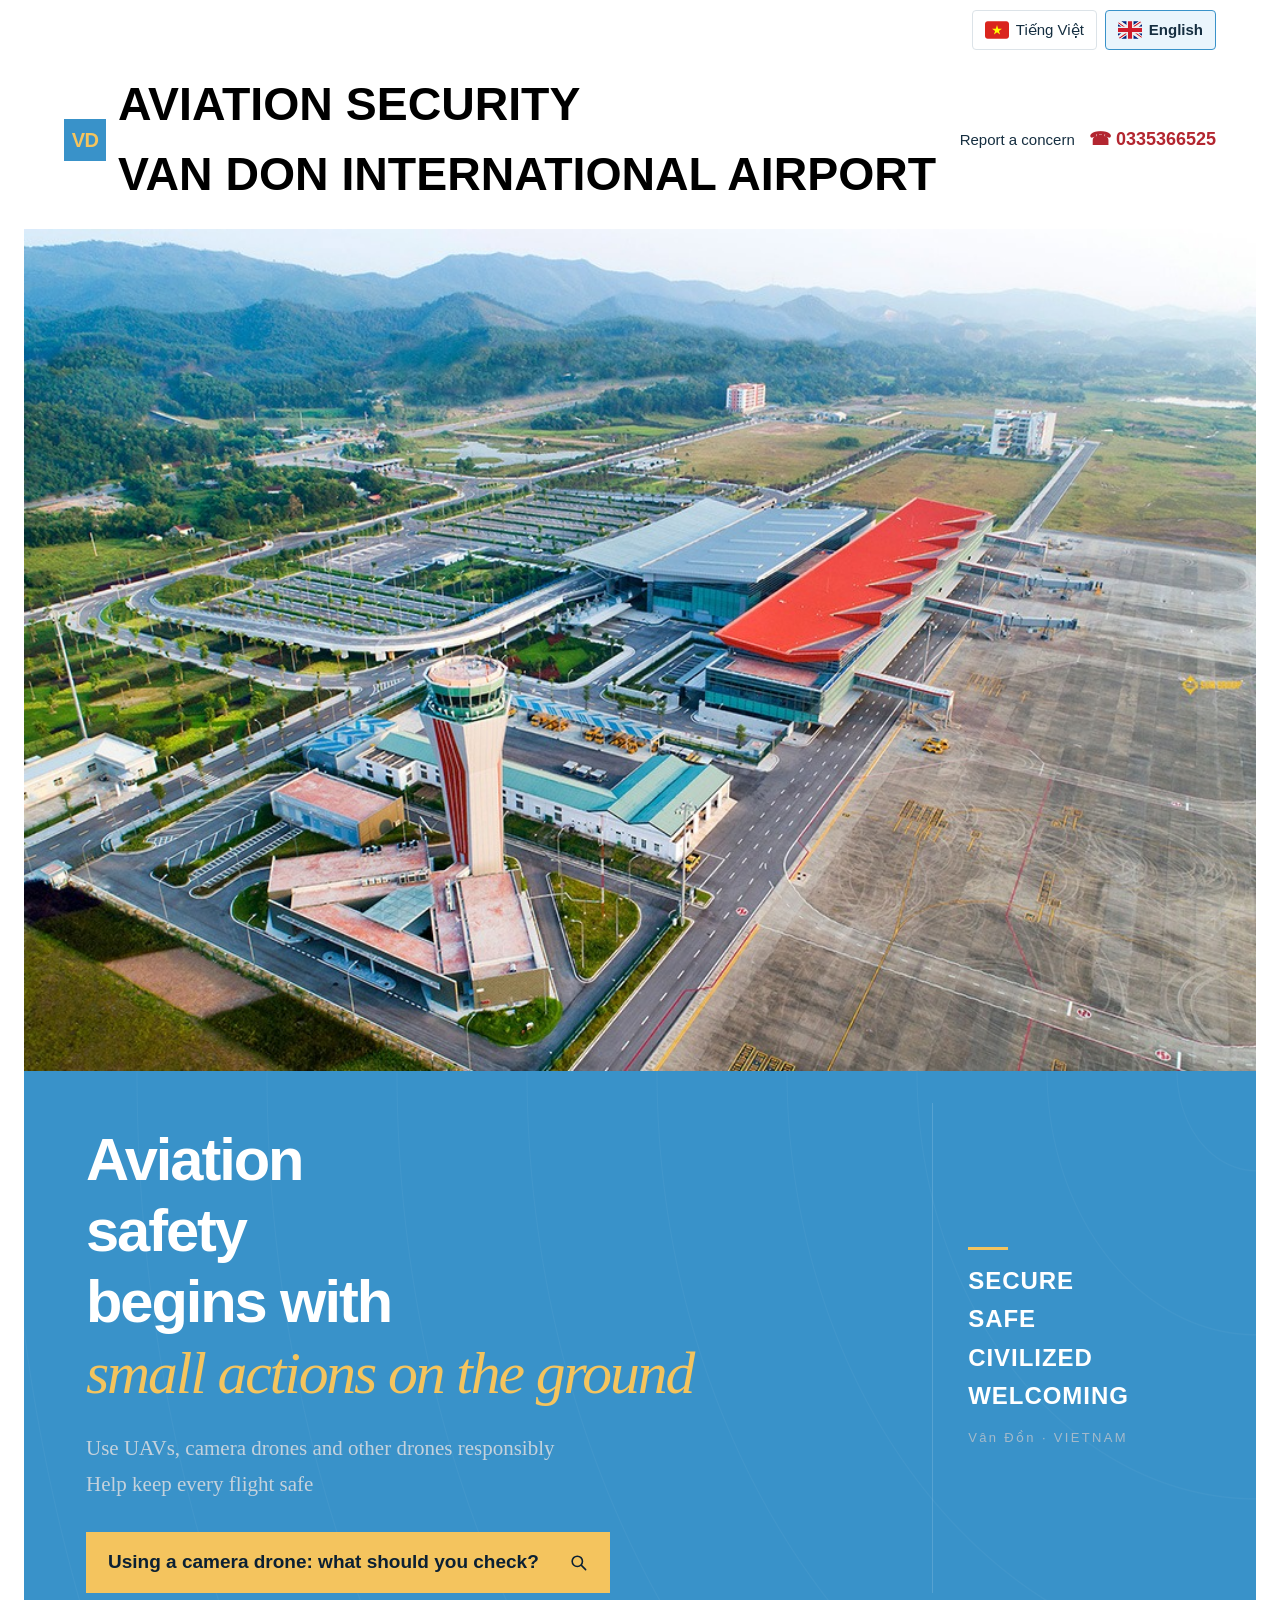
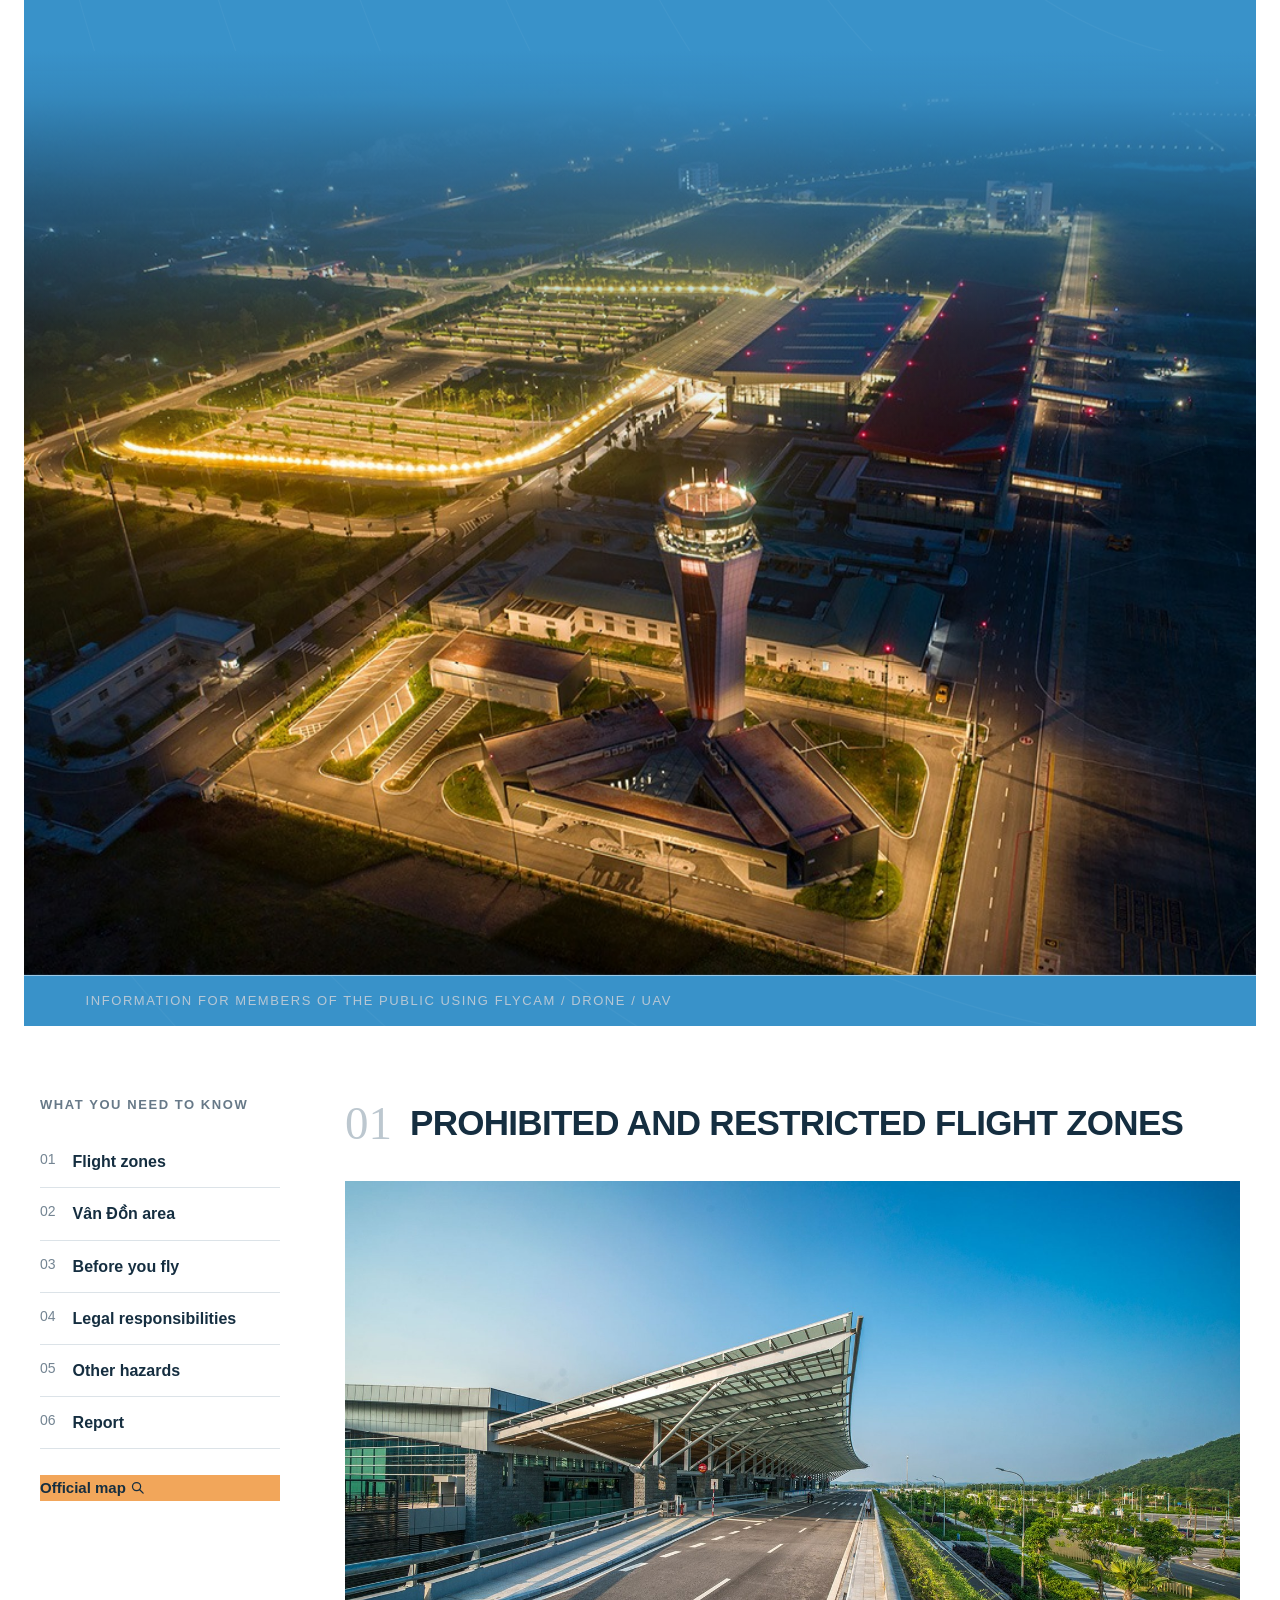
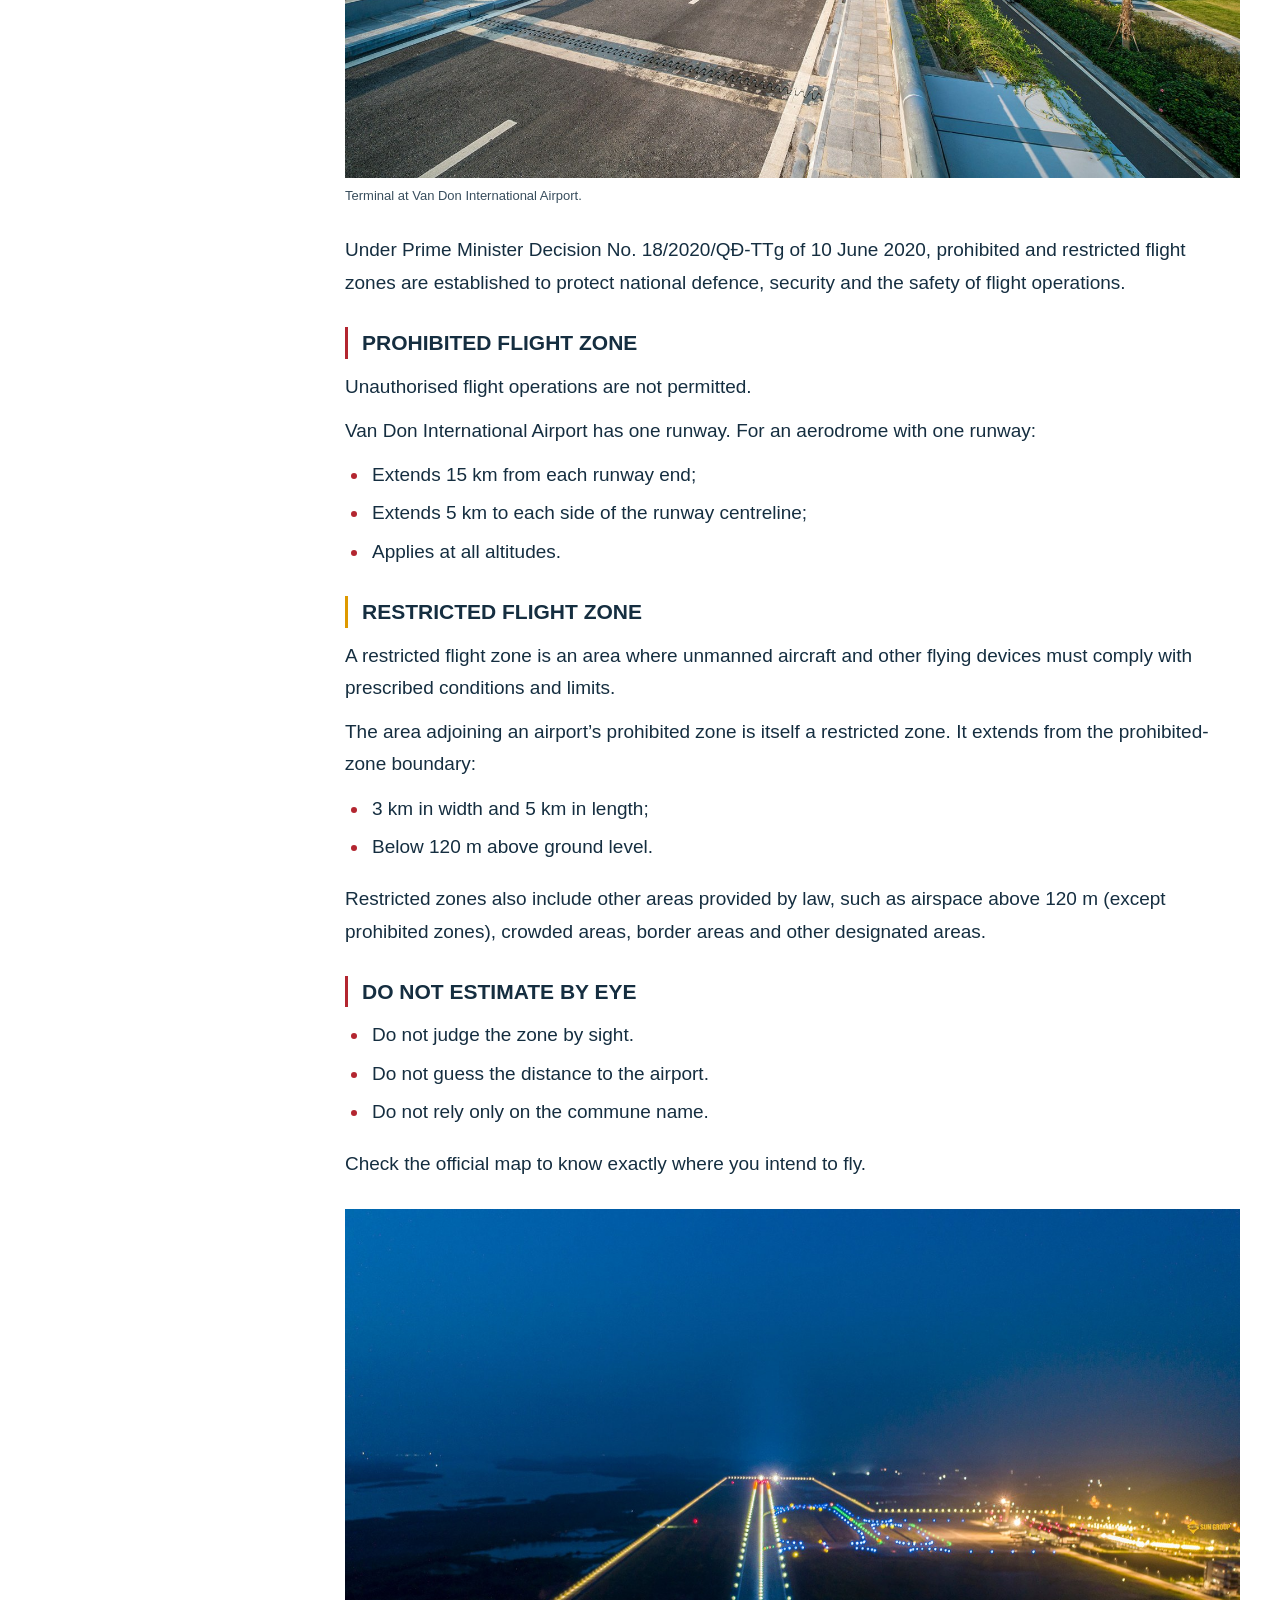
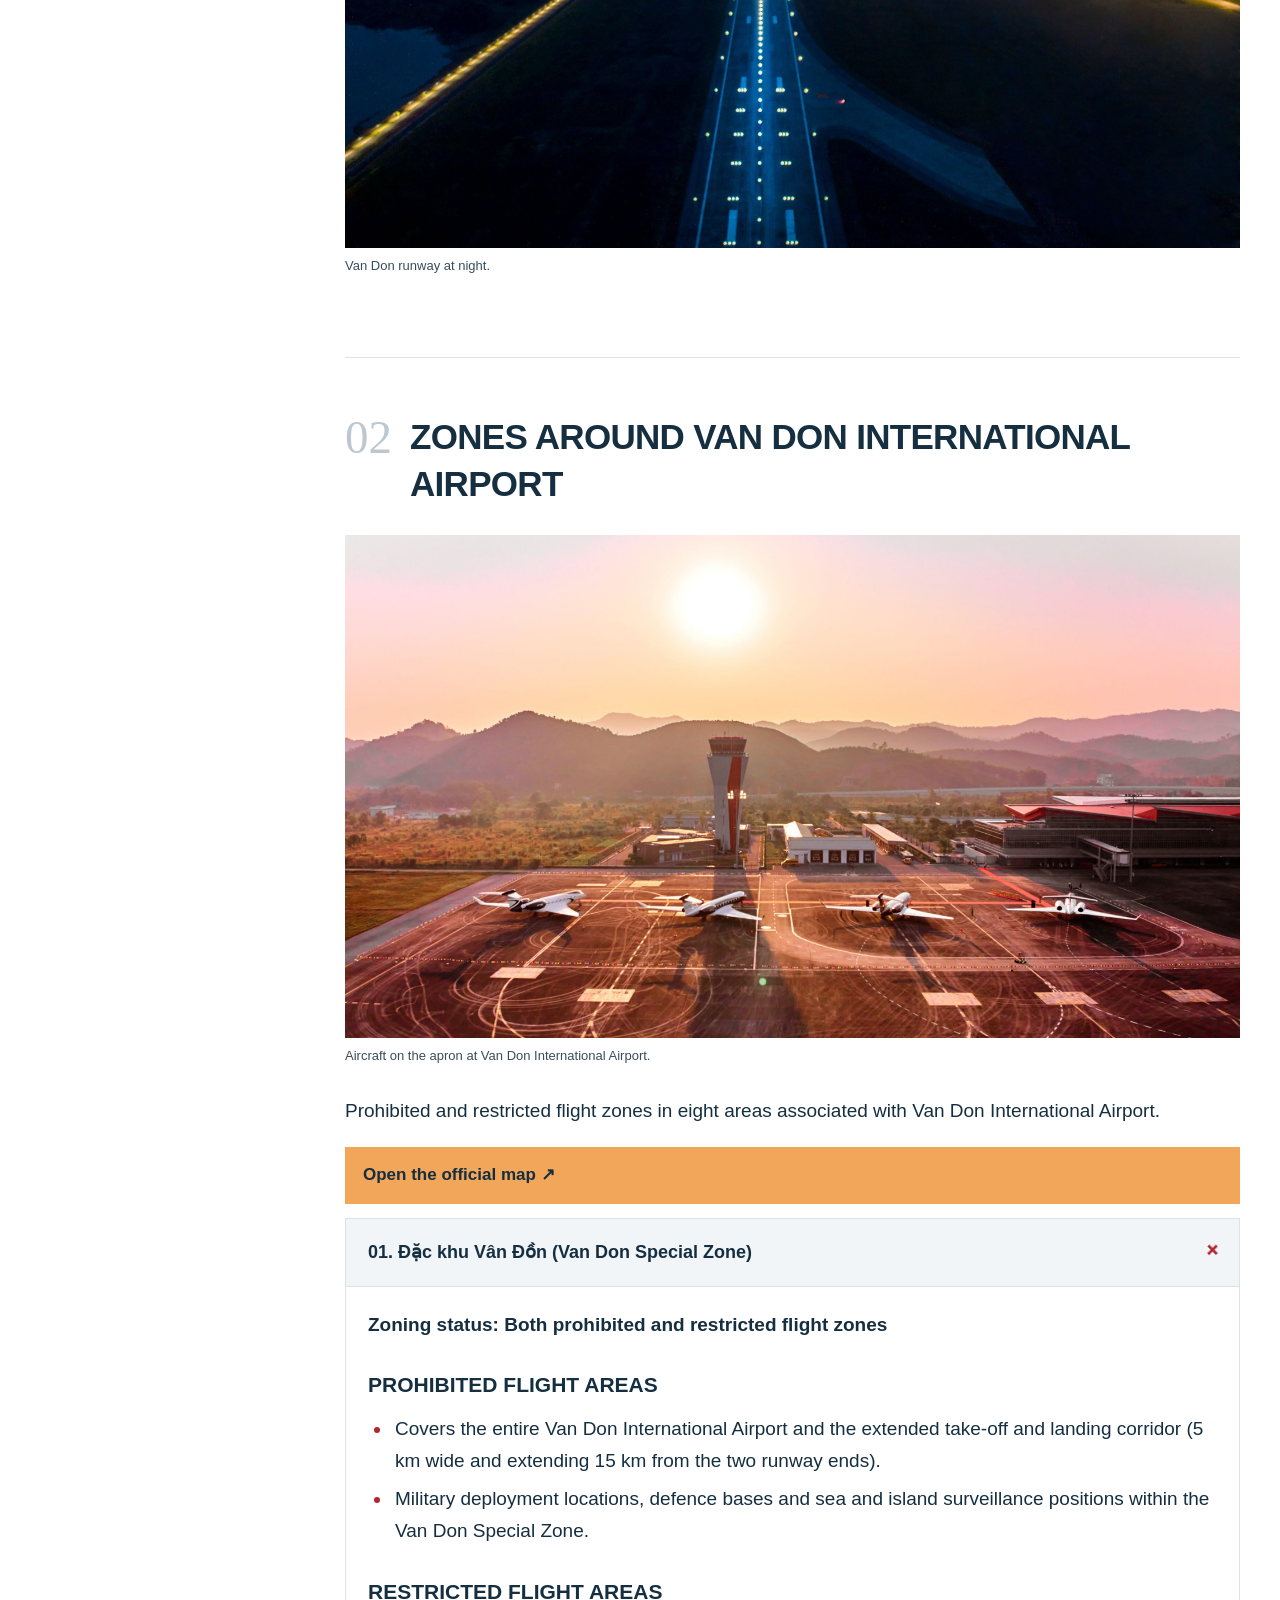
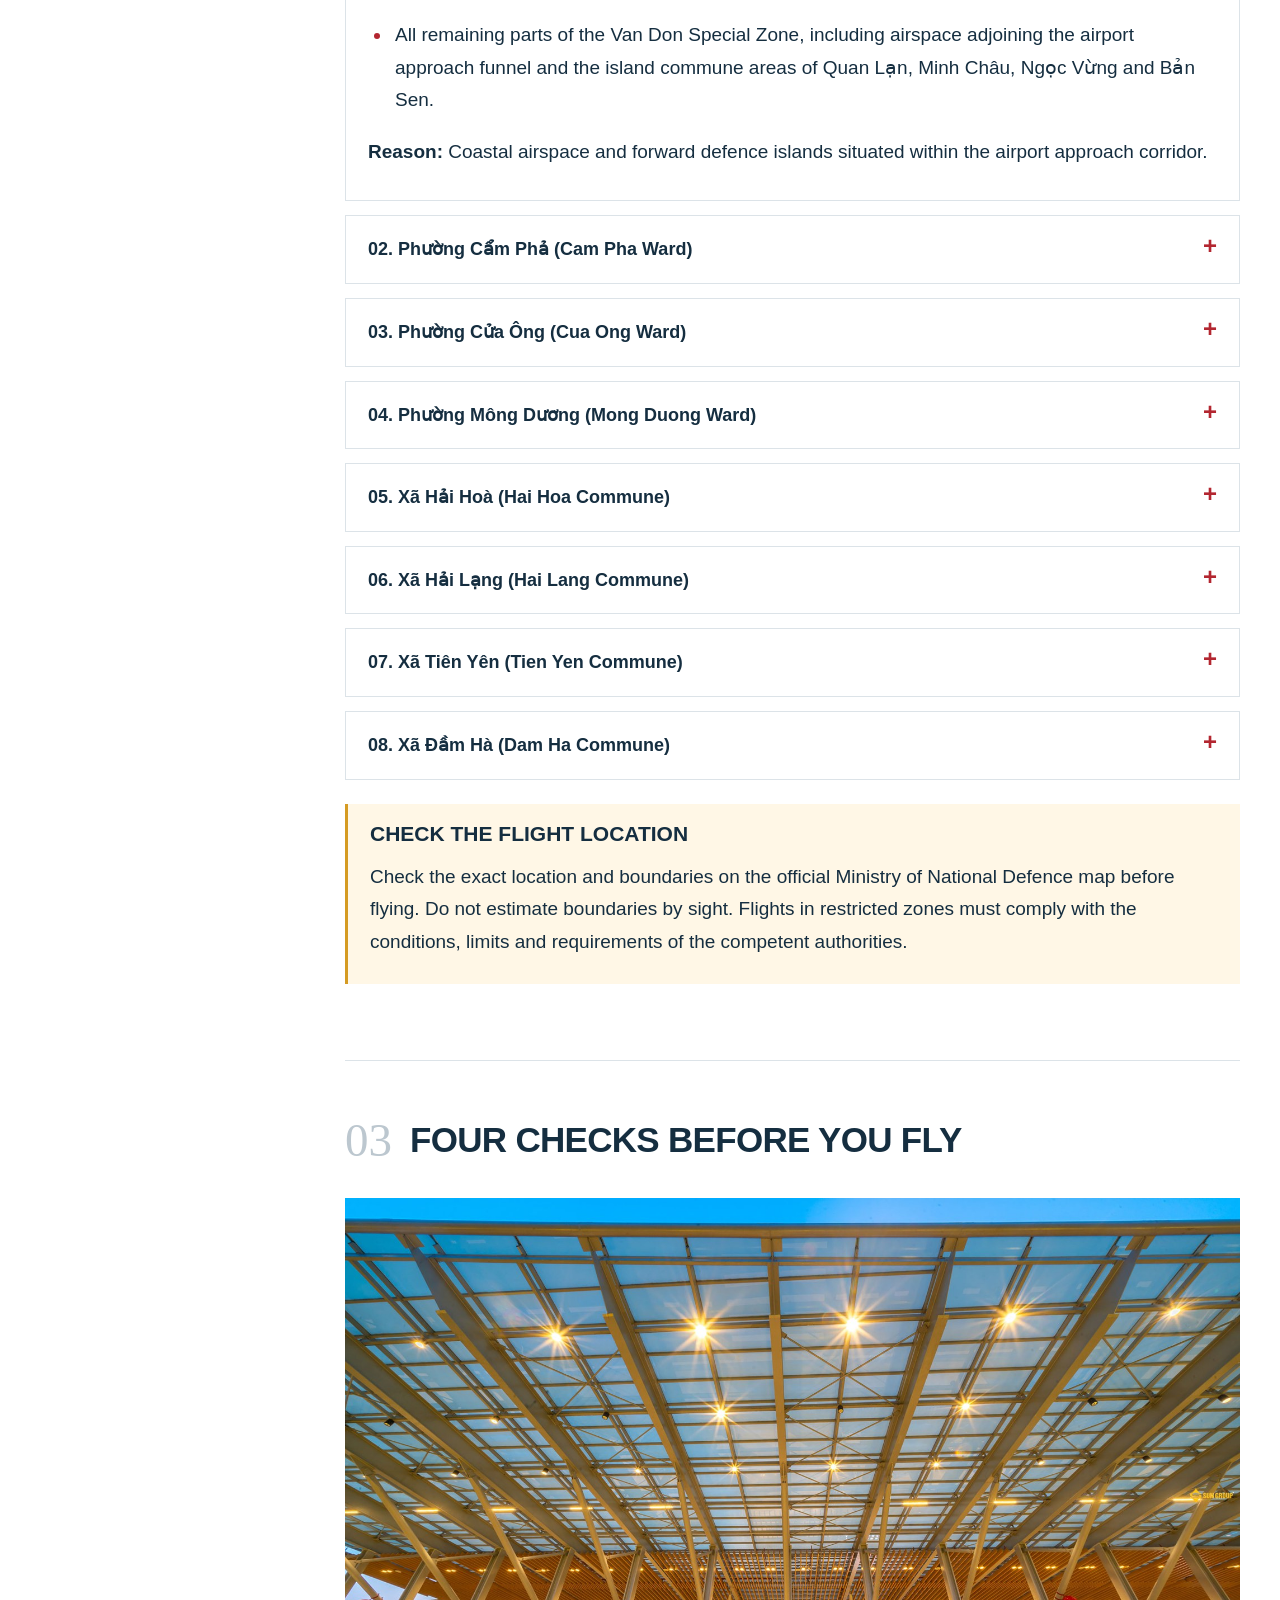
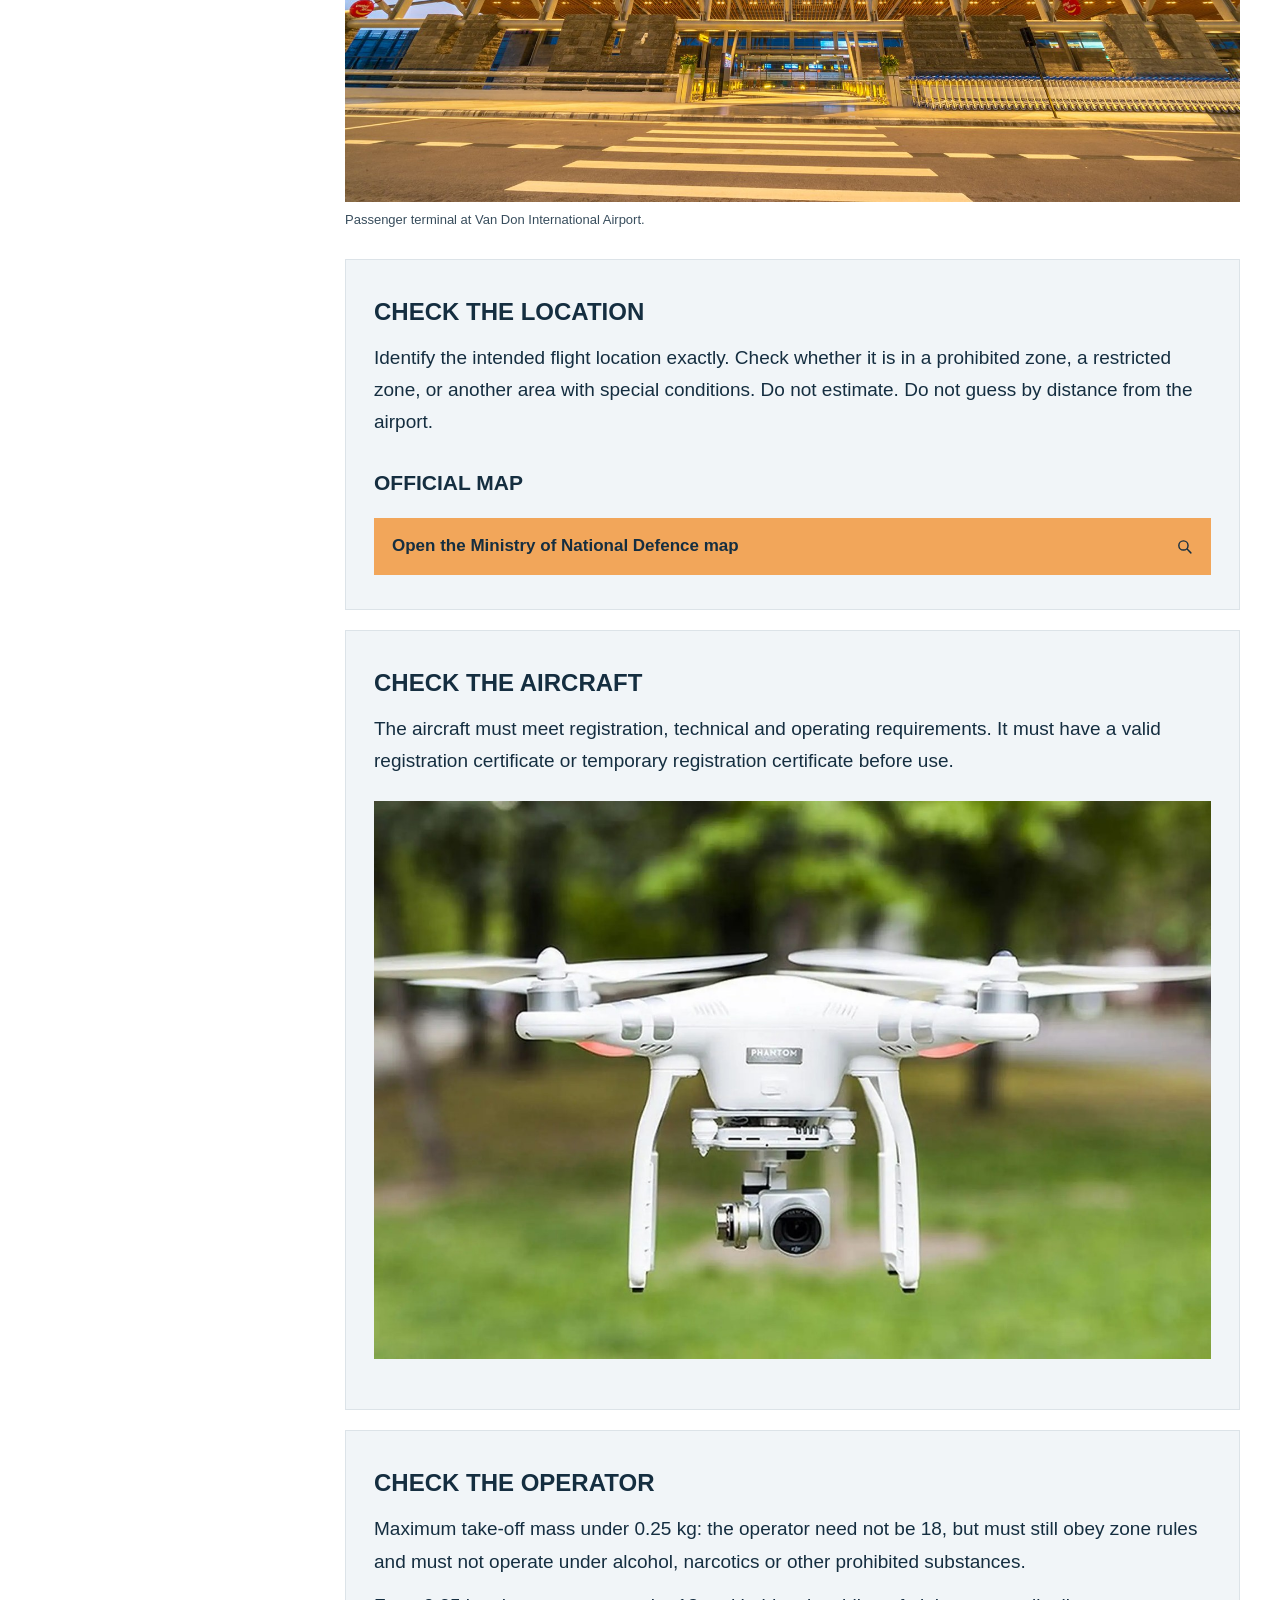
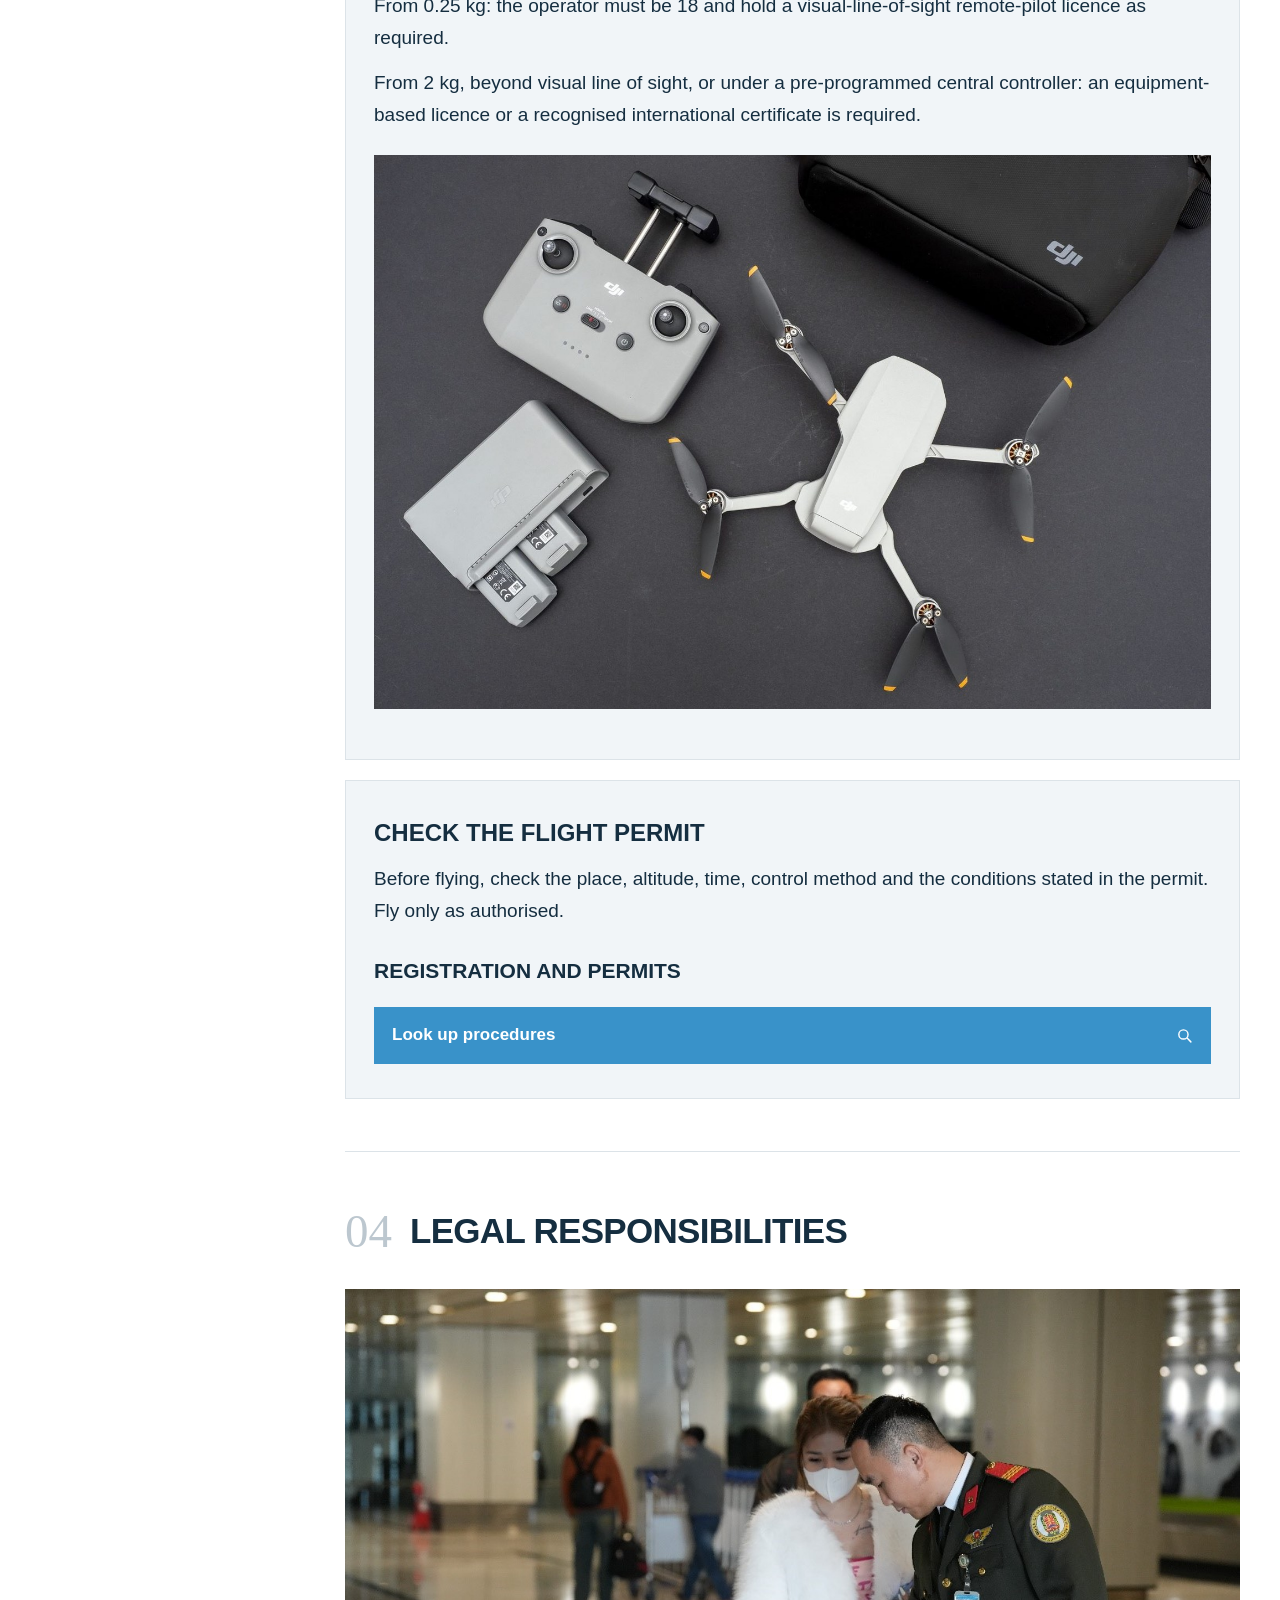
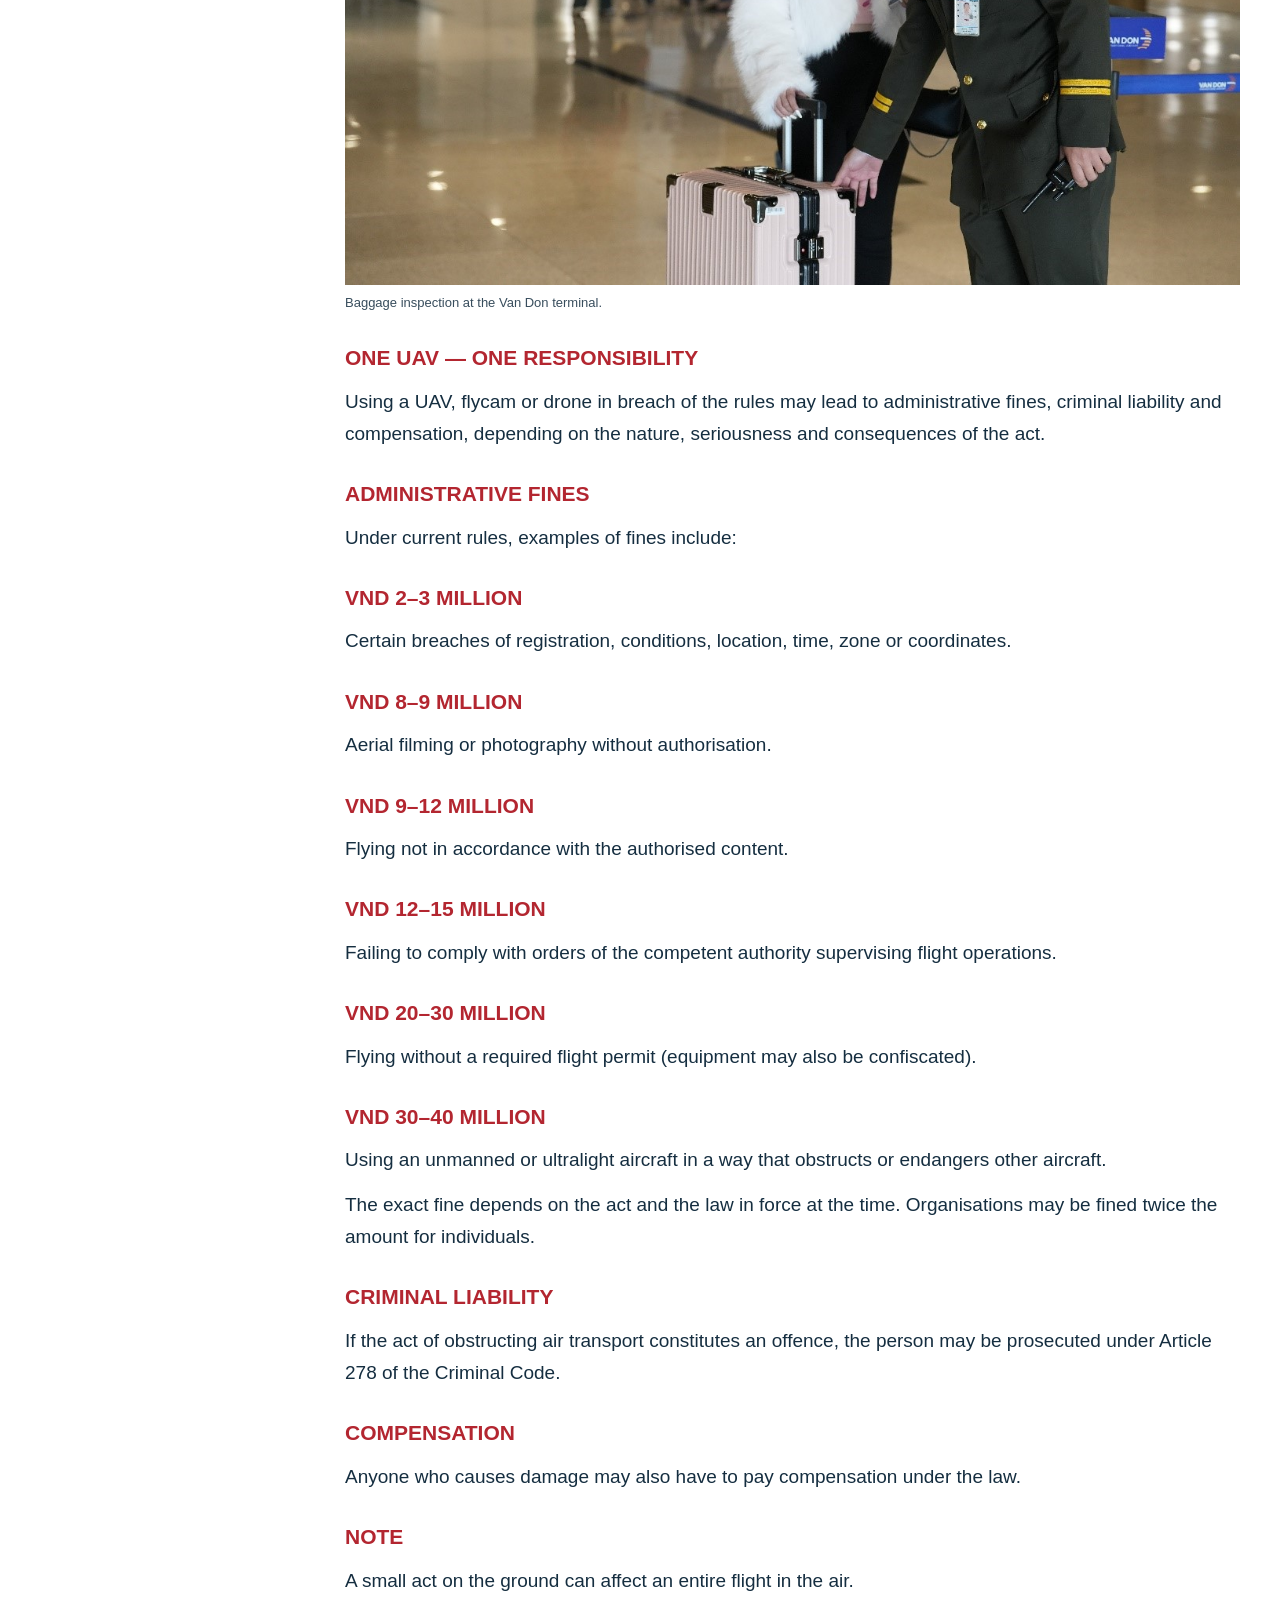
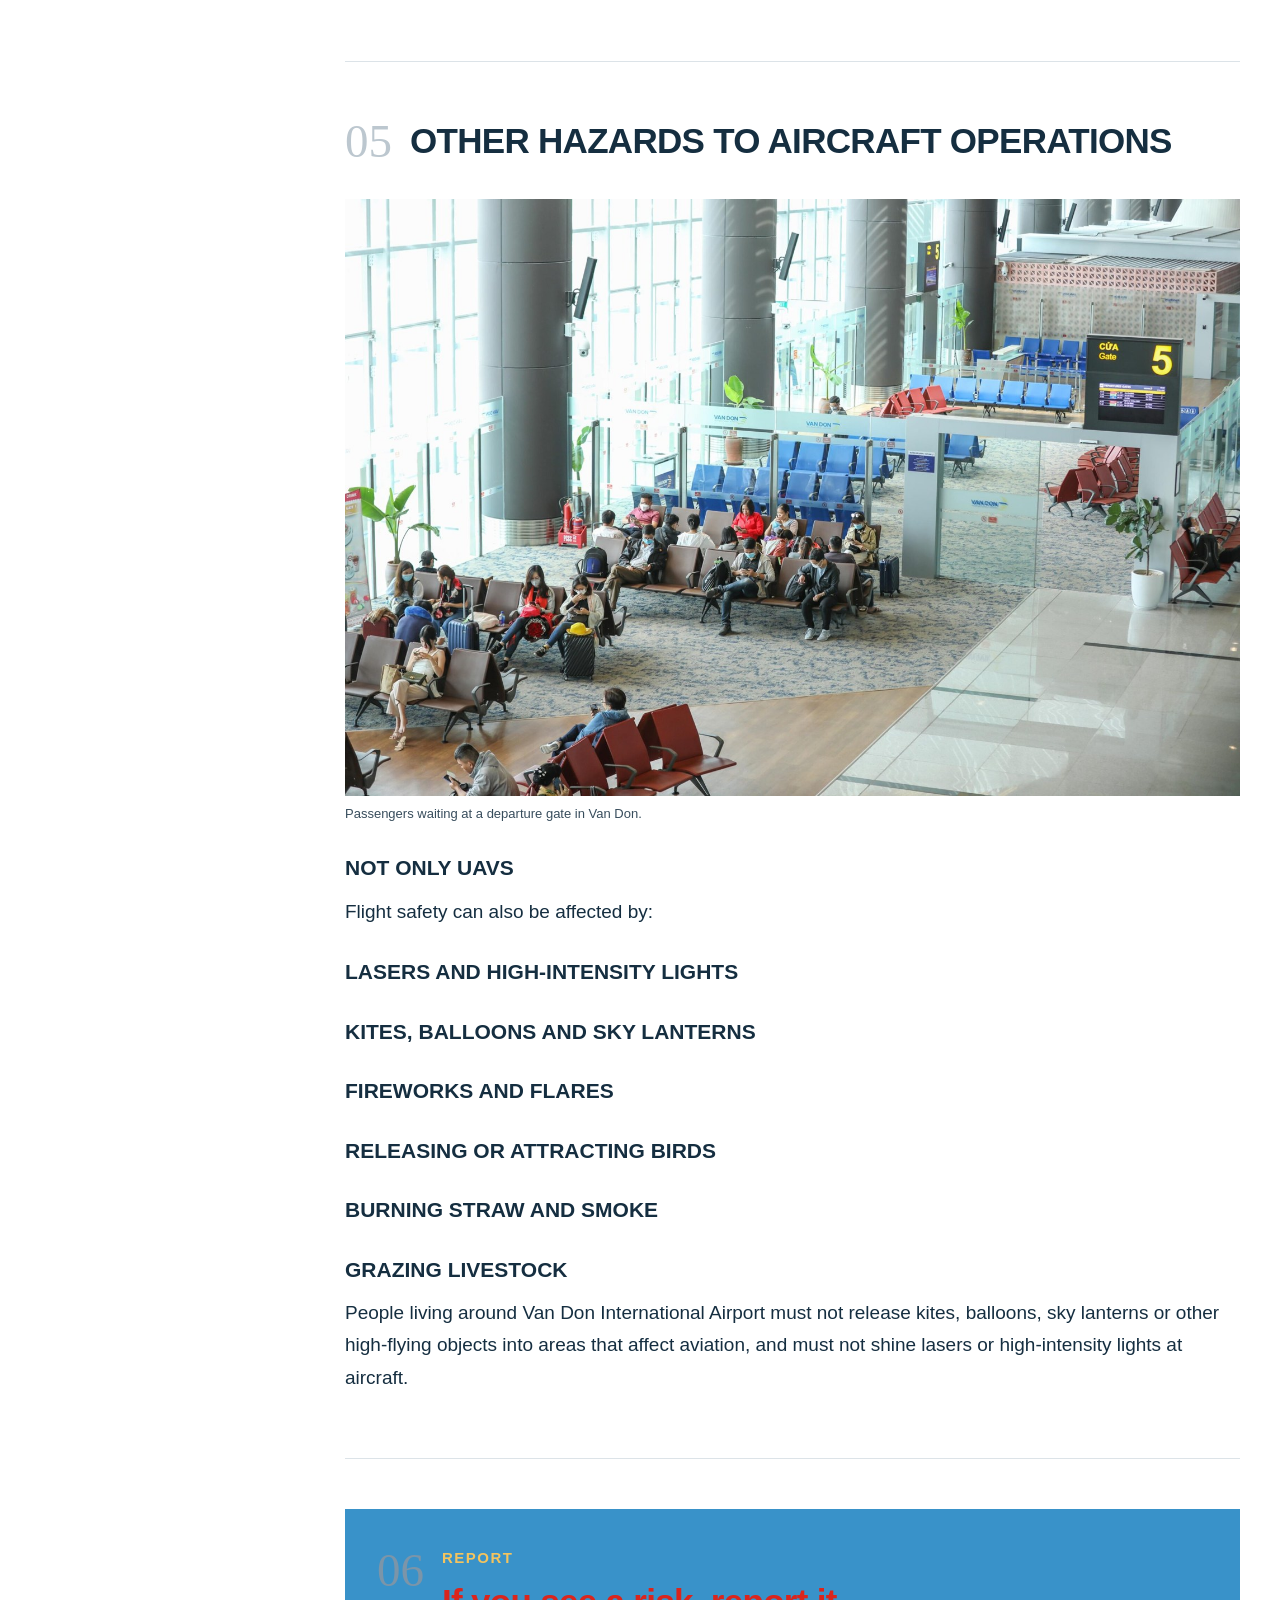
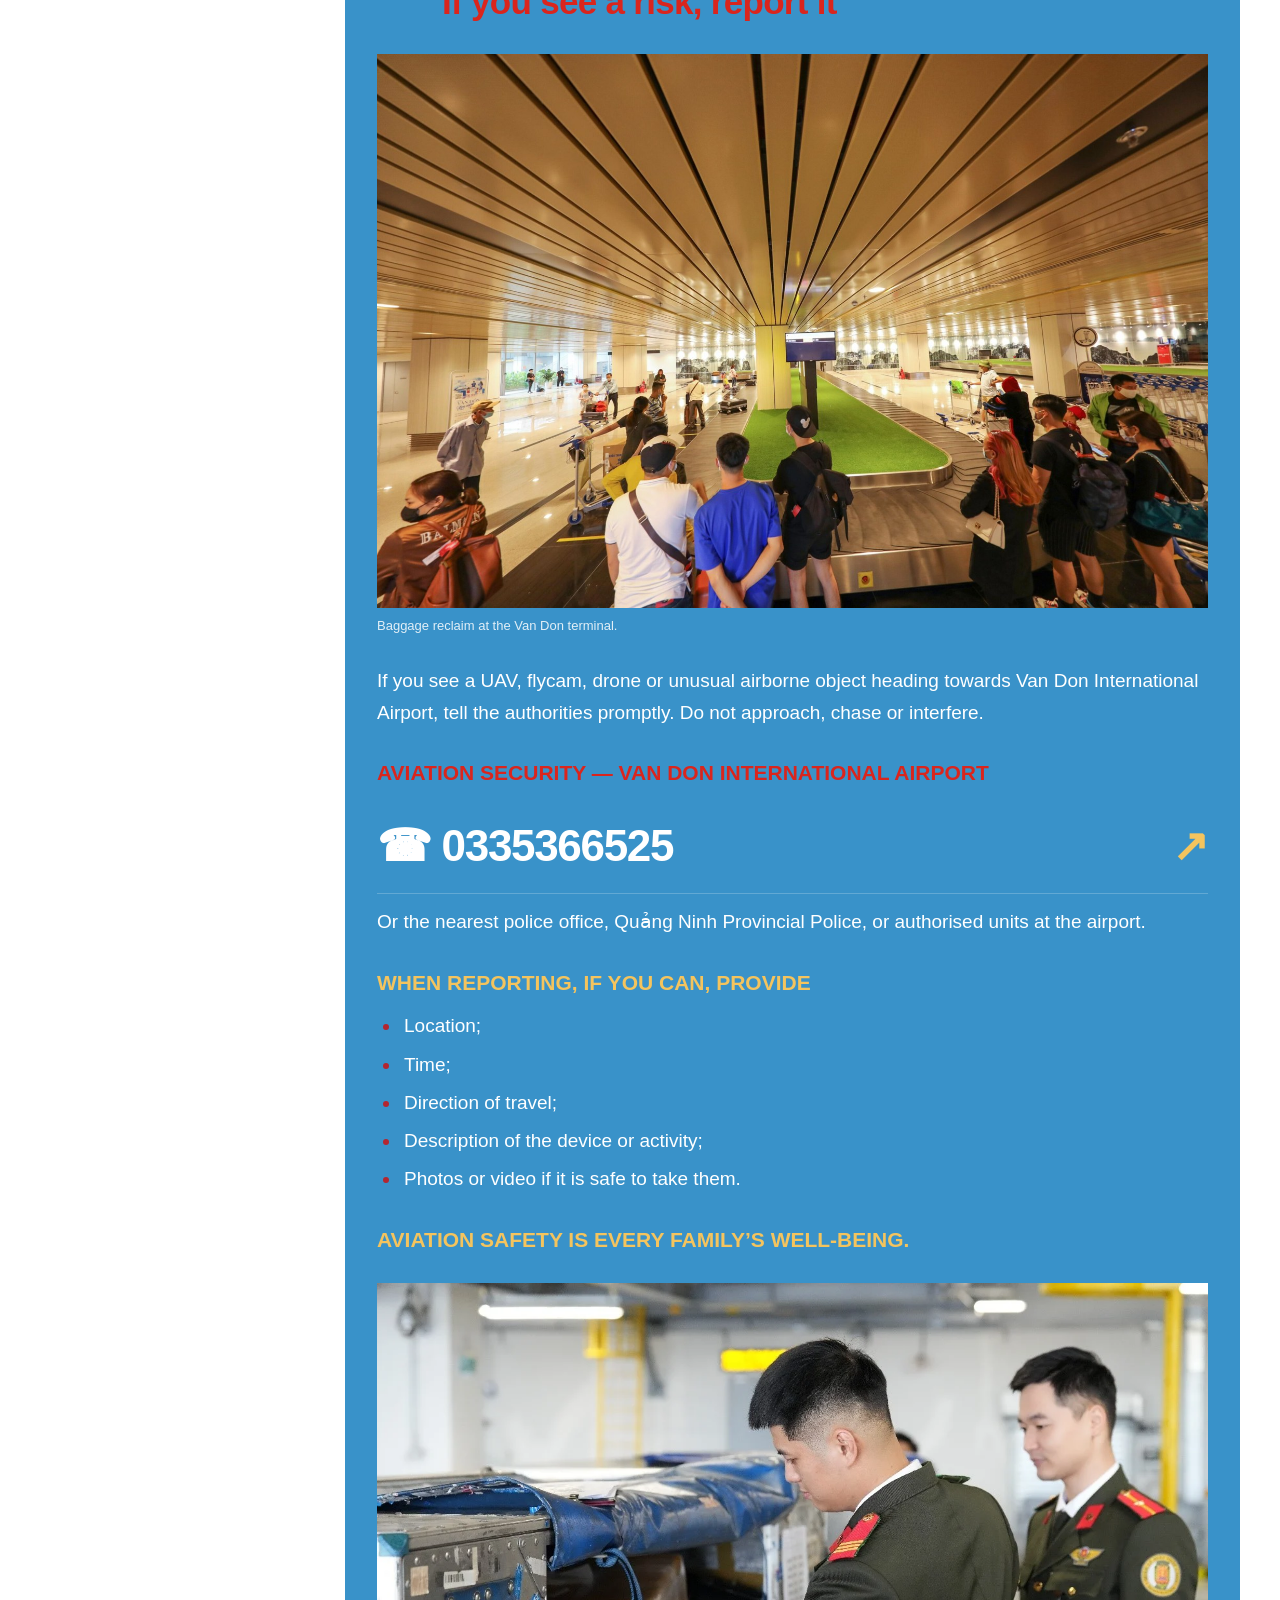
==== en.html @ 5c868a67 "Publish Van Don aviation safety website and custom domain" ====
<!doctype html>
<html lang="en">
<head>
  <meta charset="utf-8">
  <meta name="viewport" content="width=device-width,initial-scale=1">
  <title>Aviation Safety — Vân Đồn</title>
  <meta name="description" content="Information on prohibited and restricted flight zones, UAV responsibilities and aviation safety reporting at Van Don International Airport.">
  <link rel="icon" type="image/svg+xml" href="data:image/svg+xml,%3Csvg xmlns='http://www.w3.org/2000/svg' viewBox='0 0 32 32'%3E%3Crect width='32' height='32' rx='8' fill='%230b2033'/%3E%3Cpath d='M16 5L20 14L28 16L20 19L18 27L14 27L12 19L4 16L12 14Z' fill='%23f4c45e'/%3E%3C/svg%3E">
  <link rel="stylesheet" href="style.css">
  <link rel="alternate" hreflang="vi" href="vi.html">
  <link rel="alternate" hreflang="en" href="en.html">
  <link rel="alternate" hreflang="x-default" href="./">
  <script src="fit-header.js" defer></script>
</head>
<body>
  <a class="skip" href="#noi-dung">Skip to content</a>
  <nav class="language-switch" aria-label="Language">
    <a href="vi.html" lang="vi" hreflang="vi"><img src="flag-vn.svg" alt="" width="24" height="24">Tiếng Việt</a>
    <a href="en.html" lang="en" hreflang="en" aria-current="page"><img src="flag-gb.svg" alt="" width="24" height="24">English</a>
  </nav>
  <header>
    <a class="brand" href="./">
      <span class="brand-mark">VD</span>
      <span class="agency-name">AVIATION SECURITY<small>VAN DON INTERNATIONAL AIRPORT</small></span>
    </a>
    <a class="header-phone" href="tel:0335366525">Report a concern <strong><span class="contact-icon" aria-hidden="true">☎&#xfe0e;</span> 0335366525</strong></a>
  </header>
  <main>
    <div class="hero-banner hero-banner-full">
      <img class="hero-banner-photo" src="vandon-day.jpg" alt="Terminal, apron and control tower at Van Don International Airport" width="1920" height="1080">
    </div>
    <div class="hero">
      <div class="hero-inner">
        <div class="hero-copy">
          <h1><span>Aviation</span> <span>safety</span> <span>begins with</span> <em>small actions on the ground</em></h1>
          <p>Use UAVs, camera drones and other drones responsibly<br>Help keep every flight safe</p>
          <a class="hero-button" href="#muc-03">Using a camera drone: what should you check?
            <svg class="map-search-icon" xmlns="http://www.w3.org/2000/svg" viewBox="0 0 24 24" width="18" height="18" fill="none" stroke="currentColor" stroke-width="2" stroke-linecap="round" aria-hidden="true"><circle cx="10.5" cy="10.5" r="6.5"/><path d="m16 16 5 5"/></svg>
          </a>
        </div>
        <div class="hero-side">
          <span class="hero-rule"></span>
          <p>SECURE<br>SAFE<br>CIVILIZED<br>WELCOMING</p>
          <span class="hero-side-foot">Vân Đồn · VIETNAM</span>
        </div>
      </div>
      <div class="hero-sky">
        <img src="vandon-night.jpg" alt="Van Don International Airport terminal and control tower at night" width="1920" height="1080">
      </div>
      <div class="hero-bottom">
        <span>INFORMATION FOR MEMBERS OF THE PUBLIC USING FLYCAM / DRONE / UAV</span>
      </div>
    </div>
    <div class="page-layout" id="noi-dung">
      <aside class="navigation">
        <p>WHAT YOU NEED TO KNOW</p>
        <nav>
          <a href="#muc-01"><span>01</span>Flight zones</a>
          <a href="#muc-02"><span>02</span>Vân Đồn area</a>
          <a href="#muc-03"><span>03</span>Before you fly</a>
          <a href="#muc-04"><span>04</span>Legal responsibilities</a>
          <a href="#muc-05"><span>05</span>Other hazards</a>
          <a href="#muc-06"><span>06</span>Report</a>
        </nav>
        <a class="map-link" href="https://cambay.mod.gov.vn/" target="_blank" rel="noopener">Official map
          <svg class="map-search-icon" xmlns="http://www.w3.org/2000/svg" viewBox="0 0 24 24" width="18" height="18" fill="none" stroke="currentColor" stroke-width="2" stroke-linecap="round" aria-hidden="true"><circle cx="10.5" cy="10.5" r="6.5"/><path d="m16 16 5 5"/></svg>
        </a>
      </aside>
      <div class="content">
        <section id="muc-01" class="section section-1">
                  <div class="section-heading">
                    <span class="section-no">01</span>
                    <div><h2>PROHIBITED AND RESTRICTED FLIGHT ZONES</h2></div>
                  </div>
                  <div class="section-body">
                    <figure class="airport-photo"><img class="section-photo" src="vandon-terminal.jpg" alt="Terminal at Van Don International Airport" width="1600" height="1067" loading="lazy"><figcaption>Terminal at Van Don International Airport.</figcaption></figure>
                    <p>Under Prime Minister Decision No. 18/2020/QĐ-TTg of 10 June 2020, prohibited and restricted flight zones are established to protect national defence, security and the safety of flight operations.</p>
                    <h3>PROHIBITED FLIGHT ZONE</h3>
                    <p>Unauthorised flight operations are not permitted.</p>
                    <p>Van Don International Airport has one runway. For an aerodrome with one runway:</p>
                    <ul>
                      <li>Extends 15 km from each runway end;</li>
                      <li>Extends 5 km to each side of the runway centreline;</li>
                      <li>Applies at all altitudes.</li>
                    </ul>
                    <h3>RESTRICTED FLIGHT ZONE</h3>
                    <p>A restricted flight zone is an area where unmanned aircraft and other flying devices must comply with prescribed conditions and limits.</p>
                    <p>The area adjoining an airport’s prohibited zone is itself a restricted zone. It extends from the prohibited-zone boundary:</p>
                    <ul>
                      <li>3 km in width and 5 km in length;</li>
                      <li>Below 120 m above ground level.</li>
                    </ul>
                    <p>Restricted zones also include other areas provided by law, such as airspace above 120 m (except prohibited zones), crowded areas, border areas and other designated areas.</p>
                    <h3>DO NOT ESTIMATE BY EYE</h3>
                    <ul>
                      <li>Do not judge the zone by sight.</li>
                      <li>Do not guess the distance to the airport.</li>
                      <li>Do not rely only on the commune name.</li>
                    </ul>
                    <p>Check the official map to know exactly where you intend to fly.</p>
          
                    <figure class="airport-photo"><img class="section-photo" src="vandon-runway.jpg" alt="Van Don runway at night" width="1600" height="1143" loading="lazy"><figcaption>Van Don runway at night.</figcaption></figure>
                  </div>
                </section>

        <section id="muc-02" class="section section-2">
        <div class="section-heading"><span class="section-no">02</span><div><h2>ZONES AROUND VAN DON INTERNATIONAL AIRPORT</h2></div></div>
        <div class="section-body"><figure class="airport-photo"><img class="section-photo" src="vandon-apron.jpg" alt="Aircraft on the apron at Van Don International Airport" width="1600" height="899" loading="lazy"><figcaption>Aircraft on the apron at Van Don International Airport.</figcaption></figure><p>Prohibited and restricted flight zones in eight areas associated with Van Don International Airport.</p><a class="action" href="https://cambay.mod.gov.vn/" target="_blank" rel="noopener">Open the official map ↗</a>
        <details class="province zone-area" open><summary>01. Đặc khu Vân Đồn (Van Don Special Zone)<span class="plus">+</span></summary><div><p><strong>Zoning status: Both prohibited and restricted flight zones</strong></p><h3>PROHIBITED FLIGHT AREAS</h3><ul><li>Covers the entire Van Don International Airport and the extended take-off and landing corridor (5 km wide and extending 15 km from the two runway ends).</li><li>Military deployment locations, defence bases and sea and island surveillance positions within the Van Don Special Zone.</li></ul><h3>RESTRICTED FLIGHT AREAS</h3><ul><li>All remaining parts of the Van Don Special Zone, including airspace adjoining the airport approach funnel and the island commune areas of Quan Lạn, Minh Châu, Ngọc Vừng and Bản Sen.</li></ul><p><strong>Reason: </strong>Coastal airspace and forward defence islands situated within the airport approach corridor.</p></div></details>
        <details class="province zone-area"><summary>02. Phường Cẩm Phả (Cam Pha Ward)<span class="plus">+</span></summary><div><p><strong>Zoning status: Restricted flight zone with local prohibited areas</strong></p><h3>PROHIBITED FLIGHT AREAS</h3><ul><li>Administrative centre, police headquarters and ward/city military command headquarters within the area.</li><li>Electrical substations and industrial explosives storage facilities serving coal mining.</li></ul><h3>RESTRICTED FLIGHT AREAS</h3><ul><li>Covers most of Cam Pha Ward&#x27;s airspace because it is a central urban area with high population density and transport and maritime infrastructure corridors.</li></ul></div></details>
        <details class="province zone-area"><summary>03. Phường Cửa Ông (Cua Ong Ward)<span class="plus">+</span></summary><div><p><strong>Zoning status: Restricted flight zone and local prohibited areas</strong></p><h3>PROHIBITED FLIGHT AREAS</h3><ul><li>Cua Ong Port and its warehouses, yards and nationally important energy and industrial infrastructure.</li><li>The active protection zone around the historic Cua Ong Temple and military readiness positions in the area.</li></ul><h3>RESTRICTED FLIGHT AREAS</h3><ul><li>All residential areas within Cua Ong Ward and the ward&#x27;s coastal waters.</li></ul></div></details>
        <details class="province zone-area"><summary>04. Phường Mông Dương (Mong Duong Ward)<span class="plus">+</span></summary><div><p><strong>Zoning status: Restricted flight zone with local prohibited areas</strong></p><h3>PROHIBITED FLIGHT AREAS</h3><ul><li>Mong Duong 1 and 2 thermal power plants, associated substations and 500 kV transmission lines.</li><li>Key extraction areas, mineral storage and industrial explosives facilities.</li></ul><h3>RESTRICTED FLIGHT AREAS</h3><ul><li>Hilly areas, surface coal mining areas and residential areas of Mong Duong Ward; a flight altitude limit below 120 m applies.</li></ul></div></details>
        <details class="province zone-area"><summary>05. Xã Hải Hoà (Hai Hoa Commune)<span class="plus">+</span></summary><div><p><strong>Zoning status: Border restricted flight zone with prohibited areas around designated sites</strong></p><h3>PROHIBITED FLIGHT AREAS</h3><ul><li>Border guard posts and stations, defensive positions and the border belt immediately adjoining the border line.</li></ul><h3>RESTRICTED FLIGHT AREAS</h3><ul><li>Covers all of Hai Hoa Commune, which lies within the 25,000 m border restricted flight strip measured from the Vietnam–China national border.</li></ul></div></details>
        <details class="province zone-area"><summary>06. Xã Hải Lạng (Hai Lang Commune)<span class="plus">+</span></summary><div><p><strong>Zoning status: Restricted flight zone with prohibited corridor areas</strong></p><h3>PROHIBITED FLIGHT AREAS</h3><ul><li>Local defence facilities, exercise positions and key transport infrastructure junctions crossing the area.</li></ul><h3>RESTRICTED FLIGHT AREAS</h3><ul><li>All of Hai Lang Commune is a restricted flight zone because it lies within the coastal flight safety corridor and the extended border influence strip.</li></ul></div></details>
        <details class="province zone-area"><summary>07. Xã Tiên Yên (Tien Yen Commune)<span class="plus">+</span></summary><div><p><strong>Zoning status: Restricted flight zone</strong></p><h3>PROHIBITED FLIGHT AREAS</h3><ul><li>Commune government offices, military command, commune police headquarters and armed forces deployment sites.</li></ul><h3>RESTRICTED FLIGHT AREAS</h3><ul><li>Extends across all of Tien Yen Commune&#x27;s airspace because it lies within the 25 km strip measured from the border and is an urban area and inter-district transport hub.</li></ul></div></details>
        <details class="province zone-area"><summary>08. Xã Đầm Hà (Dam Ha Commune)<span class="plus">+</span></summary><div><p><strong>Zoning status: Border restricted flight zone with local prohibited areas</strong></p><h3>PROHIBITED FLIGHT AREAS</h3><ul><li>Government office areas, security and defence telecommunications stations, and military bases and storage facilities within the commune.</li></ul><h3>RESTRICTED FLIGHT AREAS</h3><ul><li>Covers most of Dam Ha Commune because its territory lies entirely within the border restricted flight zone, extending 25 km inland from the border.</li></ul></div></details>
        <aside class="notice"><h3>CHECK THE FLIGHT LOCATION</h3><p>Check the exact location and boundaries on the official Ministry of National Defence map before flying. Do not estimate boundaries by sight. Flights in restricted zones must comply with the conditions, limits and requirements of the competent authorities.</p></aside></div>
        </section>

        <section id="muc-03" class="section section-3">
                  <div class="section-heading">
                    <span class="section-no">03</span>
                    <div><h2>FOUR CHECKS BEFORE YOU FLY</h2></div>
                  </div>
                  <div class="section-body">
                    <figure class="airport-photo"><img class="section-photo" src="vandon-arrivals.jpg" alt="Passenger terminal at Van Don International Airport" width="1600" height="1080" loading="lazy"><figcaption>Passenger terminal at Van Don International Airport.</figcaption></figure>
                    <div class="checks">
                      <article class="check">
                        <h3>CHECK THE LOCATION</h3>
                        <p>Identify the intended flight location exactly. Check whether it is in a prohibited zone, a restricted zone, or another area with special conditions. Do not estimate. Do not guess by distance from the airport.</p>
                        <h3>OFFICIAL MAP</h3>
                        <a class="action" href="https://cambay.mod.gov.vn/" target="_blank" rel="noopener">Open the Ministry of National Defence map
                          <svg class="map-search-icon" xmlns="http://www.w3.org/2000/svg" viewBox="0 0 24 24" width="18" height="18" fill="none" stroke="currentColor" stroke-width="2" stroke-linecap="round" aria-hidden="true"><circle cx="10.5" cy="10.5" r="6.5"/><path d="m16 16 5 5"/></svg>
                        </a>
                      </article>
                      <article class="check">
                        <h3>CHECK THE AIRCRAFT</h3>
                        <p>The aircraft must meet registration, technical and operating requirements. It must have a valid registration certificate or temporary registration certificate before use.</p>
                        <img class="section-photo" src="flycam-air.jpg" alt="A camera drone in flight — check the aircraft before you fly" width="1600" height="900" loading="lazy">
                      </article>
                      <article class="check">
                        <h3>CHECK THE OPERATOR</h3>
                        <p>Maximum take-off mass under 0.25 kg: the operator need not be 18, but must still obey zone rules and must not operate under alcohol, narcotics or other prohibited substances.</p>
                        <p>From 0.25 kg: the operator must be 18 and hold a visual-line-of-sight remote-pilot licence as required.</p>
                        <p>From 2 kg, beyond visual line of sight, or under a pre-programmed central controller: an equipment-based licence or a recognised international certificate is required.</p>
                        <img class="section-photo" src="flycam-kit.jpg" alt="Camera drone, controller and batteries — check the operator and the aircraft before you fly" width="1600" height="900" loading="lazy">
                      </article>
                      <article class="check">
                        <h3>CHECK THE FLIGHT PERMIT</h3>
                        <p>Before flying, check the place, altitude, time, control method and the conditions stated in the permit. Fly only as authorised.</p>
                        <h3>REGISTRATION AND PERMITS</h3>
                        <a class="action" href="https://dichvucong.mod.gov.vn/web/bo-quoc-phong/thu-tuc-hanh-chinh#/thu-tuc-hanh-chinh/5377" target="_blank" rel="noopener">Look up procedures
                          <svg class="map-search-icon" xmlns="http://www.w3.org/2000/svg" viewBox="0 0 24 24" width="18" height="18" fill="none" stroke="currentColor" stroke-width="2" stroke-linecap="round" aria-hidden="true"><circle cx="10.5" cy="10.5" r="6.5"/><path d="m16 16 5 5"/></svg>
                        </a>
                      </article>
                    </div>
                  </div>
                </section>

        <section id="muc-04" class="section section-4">
                  <div class="section-heading">
                    <span class="section-no">04</span>
                    <div><h2>LEGAL RESPONSIBILITIES</h2></div>
                  </div>
                  <div class="section-body">
                    <figure class="airport-photo"><img class="section-photo" src="vandon-security.jpg" alt="Baggage inspection at the Van Don terminal" width="1140" height="760" loading="lazy"><figcaption>Baggage inspection at the Van Don terminal.</figcaption></figure>
                    <h3>ONE UAV — ONE RESPONSIBILITY</h3>
                    <p>Using a UAV, flycam or drone in breach of the rules may lead to administrative fines, criminal liability and compensation, depending on the nature, seriousness and consequences of the act.</p>
                    <h3>ADMINISTRATIVE FINES</h3>
                    <p>Under current rules, examples of fines include:</p>
                    <h3>VND 2–3 MILLION</h3>
                    <p>Certain breaches of registration, conditions, location, time, zone or coordinates.</p>
                    <h3>VND 8–9 MILLION</h3>
                    <p>Aerial filming or photography without authorisation.</p>
                    <h3>VND 9–12 MILLION</h3>
                    <p>Flying not in accordance with the authorised content.</p>
                    <h3>VND 12–15 MILLION</h3>
                    <p>Failing to comply with orders of the competent authority supervising flight operations.</p>
                    <h3>VND 20–30 MILLION</h3>
                    <p>Flying without a required flight permit (equipment may also be confiscated).</p>
                    <h3>VND 30–40 MILLION</h3>
                    <p>Using an unmanned or ultralight aircraft in a way that obstructs or endangers other aircraft.</p>
                    <p>The exact fine depends on the act and the law in force at the time. Organisations may be fined twice the amount for individuals.</p>
                    <h3>CRIMINAL LIABILITY</h3>
                    <p>If the act of obstructing air transport constitutes an offence, the person may be prosecuted under Article 278 of the Criminal Code.</p>
                    <h3>COMPENSATION</h3>
                    <p>Anyone who causes damage may also have to pay compensation under the law.</p>
                    <h3>NOTE</h3>
                    <p>A small act on the ground can affect an entire flight in the air.</p>
                  </div>
                </section>

        <section id="muc-05" class="section section-5">
                  <div class="section-heading">
                    <span class="section-no">05</span>
                    <div><h2>OTHER HAZARDS TO AIRCRAFT OPERATIONS</h2></div>
                  </div>
                  <div class="section-body">
                    <figure class="airport-photo"><img class="section-photo" src="vandon-aircraft-1.jpg" alt="Passengers waiting at a departure gate in Van Don" width="1600" height="1067" loading="lazy"><figcaption>Passengers waiting at a departure gate in Van Don.</figcaption></figure>
                    <h3>NOT ONLY UAVS</h3>
                    <p>Flight safety can also be affected by:</p>
                    <h3>LASERS AND HIGH-INTENSITY LIGHTS</h3>
                    <h3>KITES, BALLOONS AND SKY LANTERNS</h3>
                    <h3>FIREWORKS AND FLARES</h3>
                    <h3>RELEASING OR ATTRACTING BIRDS</h3>
                    <h3>BURNING STRAW AND SMOKE</h3>
                    <h3>GRAZING LIVESTOCK</h3>
                    <p>People living around Van Don International Airport must not release kites, balloons, sky lanterns or other high-flying objects into areas that affect aviation, and must not shine lasers or high-intensity lights at aircraft.</p>
                  </div>
                </section>

        <section id="muc-06" class="section section-6">
                  <div class="section-heading">
                    <span class="section-no">06</span>
                    <div>
                      <span class="eyebrow">Report</span>
                      <h2>If you see a risk, report it</h2>
                    </div>
                  </div>
                  <div class="section-body">
                    <figure class="airport-photo"><img class="section-photo" src="vandon-aircraft-2.jpg" alt="Baggage reclaim at the Van Don terminal" width="1600" height="1067" loading="lazy"><figcaption>Baggage reclaim at the Van Don terminal.</figcaption></figure>
                    <p>If you see a UAV, flycam, drone or unusual airborne object heading towards Van Don International Airport, tell the authorities promptly. Do not approach, chase or interfere.</p>
                    <h3 class="agency-contact">AVIATION SECURITY — VAN DON INTERNATIONAL AIRPORT</h3>
                    <a class="phone" href="tel:0335366525"><span class="contact-number"><span class="contact-icon" aria-hidden="true">☎&#xfe0e;</span> 0335366525</span> <span>↗</span></a>
                    <p>Or the nearest police office, Quảng Ninh Provincial Police, or authorised units at the airport.</p>
                    <h3>WHEN REPORTING, IF YOU CAN, PROVIDE</h3>
                    <ul>
                      <li>Location;</li>
                      <li>Time;</li>
                      <li>Direction of travel;</li>
                      <li>Description of the device or activity;</li>
                      <li>Photos or video if it is safe to take them.</li>
                    </ul>
                    <h3>AVIATION SAFETY IS EVERY FAMILY’S WELL-BEING.</h3>
                    <figure class="airport-photo"><img class="section-photo" src="vandon-cargo-inspection.webp" alt="Cargo inspection at the Van Don terminal" width="1290" height="860" loading="lazy"><figcaption>Cargo inspection at the Van Don terminal.</figcaption></figure>
                    <div class="legal-references">
                      <h3>MAIN LEGAL REFERENCES</h3>
                      <ul>
                        <li>Criminal Code No. 100/2015/QH13, as amended.</li>
                        <li>Law on People’s Air Defence No. 49/2024/QH15.</li>
                        <li>Law No. 98/2025/QH15 amending 11 laws on military and national defence.</li>
                        <li>Vietnam Civil Aviation Law No. 130/2025/QH15.</li>
                        <li>Prime Minister Decision No. 18/2020/QĐ-TTg of 10 June 2020.</li>
                        <li>Decree No. 288/2025/NĐ-CP of 5 November 2025 on unmanned aircraft and other flying devices.</li>
                        <li>Circular No. 146/2025/TT-BQP of 25 December 2025.</li>
                        <li>Decree No. 282/2025/NĐ-CP of 30 October 2025 on administrative sanctions.</li>
                        <li>Decree No. 347/2026/NĐ-CP of 8 September 2026 amending Decree No. 282/2025/NĐ-CP.</li>
                        <li>And other related legal instruments.</li>
                      </ul>
                      <p>Thank you.</p>
                    </div>
                  </div>
                </section>
      </div>
    </div>
  </main>
  <footer>
    
    
    <strong>For peace on every journey.</strong>
    <a href="#">Back to top ↑</a>
  </footer>
  <div class="mobile-bar">
    <a href="https://cambay.mod.gov.vn/" target="_blank" rel="noopener">Official map
      <svg class="map-search-icon" xmlns="http://www.w3.org/2000/svg" viewBox="0 0 24 24" width="18" height="18" fill="none" stroke="currentColor" stroke-width="2" stroke-linecap="round" aria-hidden="true"><circle cx="10.5" cy="10.5" r="6.5"/><path d="m16 16 5 5"/></svg>
    </a>
    <a href="tel:0335366525">Call to report</a>
  </div>
</body>
</html>
---- style.css ----
:root{--navy:#0b2033;--ink:#152e40;--red:#b32630;--gold:#f4c45e;--line:#dce3e8;--soft:#f1f5f8}*{box-sizing:border-box}html{scroll-behavior:smooth;scroll-padding-top:95px}body{margin:0;color:var(--ink);font-family:Arial,SiteSans,Helvetica,sans-serif;font-size:18px;line-height:1.7;background:#fff}a{color:inherit;text-decoration:none}a:focus-visible,summary:focus-visible{outline:3px solid #d28e00;outline-offset:5px}.skip{position:absolute;top:-100px}.skip:focus{top:10px;background:white;z-index:5;padding:12px}header{max-width:1440px;margin:auto;min-height:92px;padding:20px 5%;display:flex;align-items:center;justify-content:space-between;gap:20px}.brand{display:flex;align-items:center;gap:12px;font-size:15px;font-weight:700;letter-spacing:.07em;line-height:1.5}.brand small{display:block;font-size:13px;letter-spacing:.12em;font-weight:400}.brand-mark{background:#3992C9;color:var(--gold);width:42px;height:42px;display:grid;place-items:center;font-size:20px;letter-spacing:-.03em}.header-phone{font-size:15px}.header-phone strong{margin-left:10px;color:var(--red);font-size:18px}.hero{background:#3992C9;color:white;margin:0 24px}.hero-inner{max-width:1260px;margin:auto;display:grid;grid-template-columns:3fr 1fr;gap:60px;padding:66px 5% 58px}.hero-label{font-size:15px;letter-spacing:.14em;font-weight:700;display:flex;align-items:center;gap:12px;color:#ff9a98}.hero-label span{width:28px;height:3px;background:#e44e51}h1{font-size:calc(clamp(42px,calc(5.2vw + 2px),74px) + 1px);font-weight:700;line-height:1.19;letter-spacing:-.035em;margin:22px 0}h1 em{font-family:"Times New Roman",Times,serif;color:var(--gold);font-weight:400;font-style:italic}.hero-copy>p{color:#c4d1dc;font-size:19px;line-height:1.7}.hero-button{display:inline-flex;align-items:center;gap:30px;background:var(--gold);color:var(--navy);padding:14px 22px;margin-top:18px;font-weight:700;font-size:17px}.hero-button:hover{background:#ffda88}.hero-side{border-left:1px solid #ffffff25;padding-left:35px;align-self:stretch;display:flex;flex-direction:column;justify-content:center}.hero-side p{font-size:24px;line-height:1.6;font-weight:700;letter-spacing:.04em}.hero-side-foot{font-size:13px;letter-spacing:.18em;color:#a4bacb}.hero-rule{height:3px;width:40px;background:var(--gold)}#emblem-slot img{height:118px;width:118px;object-fit:contain;margin-bottom:24px}.hero-bottom{border-top:1px solid #ffffff25;padding:14px 5%;display:flex;justify-content:space-between;font-size:13px;letter-spacing:.12em;color:#b7c7d5;gap:12px}.page-layout{max-width:1260px;display:grid;grid-template-columns:240px minmax(0,1fr);gap:65px;padding:68px 30px 80px;margin:auto}.navigation{align-self:start;position:sticky;top:25px}.navigation>p{font-size:13px;font-weight:700;letter-spacing:.12em;color:#677988;margin:0 0 20px}.navigation nav{display:flex;flex-direction:column}.navigation nav a{font-size:16px;padding:12px 0;border-bottom:1px solid var(--line);display:flex;gap:17px;font-weight:700}.navigation nav a:hover{color:var(--red)}.navigation nav span{font-size:14px;color:#738492;font-weight:400}.map-link{display:block;margin-top:26px;font-size:15px;color:var(--red);font-weight:700}.section{padding:0 0 52px;margin-bottom:50px;border-bottom:1px solid var(--line);scroll-margin-top:25px}.section-heading{display:flex;align-items:flex-start;gap:18px;margin-bottom:26px}.section-no{font-family:Georgia,serif;font-size:46px;line-height:1.25;color:#bcc7cf}.eyebrow{text-transform:uppercase;letter-spacing:.1em;color:var(--red);font-size:calc(13px + 1px);font-weight:700}h2{font-size:calc(32px + 1px);line-height:1.35;letter-spacing:-.02em;margin:5px 0 0}h3{font-size:calc(19px + 1px);line-height:1.5;margin:28px 0 10px;font-weight:700}p{margin:12px 0}ul{padding-left:24px;margin:12px 0 20px}li{margin:6px 0;padding-left:3px}li::marker{color:var(--red)}.emphasis{font-weight:700}.section-1 .section-body>h3{border-left:3px solid var(--red);padding-left:14px}.section-1 .section-body>h3:nth-of-type(2){border-color:#de9900}.province{border:1px solid var(--line);margin:14px 0;background:#fff}.province summary{padding:18px 22px;cursor:pointer;font-size:calc(16px + 1px);font-weight:700;list-style:none;display:flex;justify-content:space-between;gap:20px}.province summary::-webkit-details-marker{display:none}.plus{font-size:24px;line-height:1;color:var(--red)}.province[open] .plus{transform:rotate(45deg)}.province[open] summary{background:var(--soft);border-bottom:1px solid var(--line)}.province>div{padding:10px 22px 20px}.notice{background:#fff7e6;border-left:3px solid #d59b23;padding:14px 22px;margin:24px 0}.notice h3{margin:0 0 8px}.checks{display:grid;gap:20px}.check{position:relative;border:1px solid var(--line);padding:26px 28px;background:var(--soft)}.check-number{color:var(--red);font-size:14px;font-weight:700;letter-spacing:.1em}.check>h3:first-of-type{margin-top:8px;font-size:calc(22px + 1px)}.action{display:flex;justify-content:space-between;align-items:center;gap:15px;padding:14px 18px;background:#3992C9;color:white;font-weight:700;font-size:16px;margin:20px 0 8px}.action:hover{background:#3992C9}.section-4 .section-body>h3{color:var(--red)}.section-6{background:#3992C9;color:white;padding:32px;border:0;margin-bottom:0}.section-6 .eyebrow{color:var(--gold)}.section-6 .section-no{color:#7b95a9}.section-6 .section-body>h3{color:var(--gold)}.phone{font-size:clamp(28px,calc(4vw + 1px),43px);font-weight:700;letter-spacing:-.03em;border-bottom:1px solid #ffffff35;padding:10px 0;display:flex;justify-content:space-between;gap:20px}.phone span{color:var(--gold)}footer{background:var(--soft);padding:36px 6%;font-size:15px;display:flex;flex-wrap:wrap;align-items:center;justify-content:space-between;gap:14px}footer p{font-size:13px;color:#5d6e7c}footer strong{font-size:17px}.mobile-bar{display:none}@media(min-width:1500px){.hero{max-width:1440px;margin:auto}}@media(max-width:960px){.page-layout{gap:30px;grid-template-columns:190px minmax(0,1fr)}.hero-inner{gap:25px}.hero-side{padding-left:25px}.hero-side p{font-size:19px}.header-phone{font-size:0}.header-phone strong{font-size:16px}.section-6{padding:24px}}@media(max-width:700px){body{font-size:17px}.hero{margin:0 12px}.hero-inner{display:block;padding:36px 24px 34px}.hero-side{display:none}.hero-label{font-size:13px;letter-spacing:.08em}h1{font-size:calc(43px + 1px);line-height:1.23;margin:22px 0;letter-spacing:-.04em}.hero-copy>p{font-size:17px}.hero-button{font-size:15px;padding:13px 16px;gap:20px}.hero-bottom{padding:12px 24px;font-size:11px;letter-spacing:.08em}.hero-bottom span:last-child{display:none}header{padding:17px 20px;min-height:76px}.brand{font-size:12px;gap:9px;letter-spacing:.035em}.brand small{font-size:11px}.brand-mark{width:34px;height:34px;font-size:17px}.header-phone strong{font-size:14px;margin:0}.page-layout{display:block;padding:26px 22px 40px}.navigation{position:static;margin-bottom:38px}.navigation>p{margin-bottom:10px}.navigation nav{display:flex;flex-direction:row;flex-wrap:wrap;gap:8px}.navigation nav a{border:1px solid var(--line);font-size:14px;padding:7px 10px;gap:6px;font-weight:500}.navigation nav span{font-size:13px}.map-link{display:none}.section-heading{gap:13px}.section-no{font-size:36px}h2{font-size:calc(28px + 1px)}.eyebrow{font-size:calc(12px + 1px)}.section{padding-bottom:30px;margin-bottom:32px}.check{padding:20px}.check>h3:first-of-type{font-size:calc(20px + 1px)}.province summary{padding:16px;font-size:calc(15px + 1px)}.province>div{padding:8px 16px 14px}.section-6{padding:24px 20px;margin-left:-10px;margin-right:-10px}.section-6 h2{font-size:calc(27px + 1px)}.section-6 .section-no{display:none}footer{padding:25px 22px 100px;display:block}.mobile-bar{display:flex;position:fixed;bottom:0;left:0;right:0;background:white;padding:10px 16px calc(10px + env(safe-area-inset-bottom));gap:10px;border-top:1px solid var(--line);box-shadow:0 -4px 22px #0b203310;z-index:10}.mobile-bar a{font-size:15px;text-align:center;padding:10px 8px;flex:1;font-weight:700;background:var(--soft)}.mobile-bar a:last-child{background:var(--red);color:white;flex:.8}}@media(prefers-reduced-motion:reduce){html{scroll-behavior:auto}}

.hero-label img{object-fit:contain;flex-shrink:0}.attribution{width:100%;font-size:13px!important;margin:0}.attribution a{text-decoration:underline}@media(max-width:700px){.brand{font-size:13px}.brand small{font-size:13px}.hero-bottom{font-size:13px}.eyebrow{font-size:calc(13px + 1px)}.hero-label{font-size:13px}.hero-label img{width:56px;height:46px}.brand-mark{display:none}}

/* Requested colors, shared by desktop and mobile. */
a[href="https://cambay.mod.gov.vn/"]{background-color:#F2A65A;color:var(--ink)}
.mobile-bar a[href="https://cambay.mod.gov.vn/"]{background-color:#F2A65A;color:var(--ink)}
.mobile-bar a[href="tel:0335366525"]{background-color:#DA251D;color:#FFCD00}

/* Language selection and navigation. */
.language-switch{max-width:1440px;margin:auto;padding:10px 5% 0;display:flex;justify-content:flex-end;gap:8px;flex-wrap:wrap}
.language-switch a{display:inline-flex;align-items:center;gap:7px;font-size:15px;line-height:1.5;padding:7px 12px;border:1px solid var(--line);border-radius:4px;color:var(--ink);background:#fff}
.language-switch a[aria-current="page"]{border-color:#3992C9;background:#eaf5fc;font-weight:700}
.language-switch img,.language-option img{object-fit:contain;flex-shrink:0}
.flag-credit{font-size:13px;width:100%;margin:0;color:#5d6e7c}
.flag-credit a,.entry-credits a{text-decoration:underline}
.language-entry{min-height:100vh;min-height:100svh;background:#eef6fc;display:flex;flex-direction:column;align-items:center;justify-content:center;padding:32px 20px;border-top:8px solid #3992C9}
.language-card{width:100%;max-width:520px;background:#fff;padding:40px;border:1px solid #d8e8f3;border-radius:16px;box-shadow:0 18px 55px #152e4010;text-align:center}
.entry-emblem{object-fit:contain;max-width:100%;width:103px;height:auto}
.entry-location{font-size:17px;font-weight:700;letter-spacing:.2em;margin:14px 0 6px;color:#b32630}
.language-card h1{font-size:calc(clamp(30px,calc(5vw + 2px),38px) + 1px);line-height:1.3;margin:0;letter-spacing:-.025em;color:var(--ink)}
.entry-subtitle{font-size:19px;margin:6px 0 0;color:#536b7d}
.entry-divider{height:1px;background:#dce8f0;margin:26px 0}
.language-card h2{font-size:calc(24px + 1px);margin:0;line-height:1.4}
.entry-instruction{margin:3px 0 22px;font-size:17px;color:#536b7d}
.language-options{display:grid;gap:14px}
.language-option{display:flex;align-items:center;gap:16px;width:100%;padding:15px 20px;border-radius:8px;font-size:22px;font-weight:700;line-height:1.4;text-align:left;min-height:78px}
.language-vietnamese{background:#DA251D;color:#FFCD00}
.language-english{background:#3992C9;color:#071e2e}
.entry-arrow{margin-left:auto;font-size:27px}
.language-option:hover{box-shadow:inset 0 0 0 2px #ffffffa0}
.language-option:focus-visible{outline:3px solid #152e40;outline-offset:4px}
.entry-credits{text-align:center;max-width:640px;font-size:13px;line-height:1.6;color:#5d6e7c;margin-top:22px}
.entry-credits p{margin:5px 0}
html[lang="en"] .brand{letter-spacing:.025em}
html[lang="en"] h1{font-size:calc(clamp(38px,calc(5vw + 2px),66px) + 1px)}
@media(max-width:700px){.language-switch{padding:10px 20px 0}.language-switch a{font-size:15px;padding:6px 10px}.language-card{padding:28px 22px}.language-entry{padding:24px 16px}.language-option{padding:14px 16px;font-size:21px;gap:12px}.language-option img{width:40px;height:40px}.entry-credits{font-size:13px}html[lang="en"] .brand{font-size:13px;letter-spacing:0}html[lang="en"] .brand small{font-size:13px}html[lang="en"] .header-phone{max-width:100px}html[lang="en"] .header-phone strong{white-space:nowrap}html[lang="en"] h1{font-size:calc(40px + 1px)}html[lang="en"] .hero-button{gap:12px}html[lang="en"] .mobile-bar a{font-size:15px}}

/* Centered public security emblem and motto. */
.hero-banner>.hero-label{display:flex;flex-direction:column;align-items:center;justify-content:center;gap:14px;width:100%;padding:32px 20px 0;text-align:center;color:#C8322B}
.hero-banner>.hero-label img{width:96px;height:auto;object-fit:contain}
.hero-motto{margin:0;font-size:17px;font-weight:700;line-height:1.6;letter-spacing:.09em;text-transform:uppercase;text-align:center;color:#C8322B}
.hero-inner{padding-top:32px}
.contact-icon{display:inline-block;font-family:Arial,SiteSans,Helvetica,sans-serif;font-size:1em;line-height:1;vertical-align:baseline;color:inherit}
.phone .contact-icon{color:inherit}
.header-phone strong{white-space:nowrap}
@media(max-width:700px){header{flex-wrap:wrap;gap:12px}.hero-banner>.hero-label{padding:28px 20px 0;gap:12px}.hero-banner>.hero-label img{width:84px;height:auto}.hero-motto{font-size:15px;letter-spacing:.06em}.hero-inner{padding-top:28px}.header-phone{margin-left:auto}html[lang="en"] .header-phone{max-width:none}}

.phone .contact-number{color:inherit}

/* Full agency name in flag red, with a heavier type treatment. */
.language-card h1.agency-title{color:#DA251D;font-family:Arial,SiteSans,Helvetica,sans-serif;font-weight:700;font-size:calc(clamp(25px,4.8vw,34px) + 1px);line-height:1.35;letter-spacing:0}
.brand .agency-name,.brand .agency-name small{color:#DA251D;font-family:Arial,SiteSans,Helvetica,sans-serif;font-weight:700;letter-spacing:.02em}
.brand .agency-name small{font-size:inherit;line-height:1.5}
.section-6 .section-body>h3.agency-contact{color:#DA251D;font-weight:700}
@media(max-width:700px){.brand:has(.agency-name){flex:1 1 210px;min-width:0}.agency-name{overflow-wrap:normal}.language-card h1.agency-title{font-size:calc(clamp(23px,6vw,28px) + 1px)}}

/* Increase the three requested hero text sizes by 2px. */
.hero-copy h1{font-size:calc(clamp(44px,calc(5.2vw + 4px),76px) + 1px)}
html[lang="en"] .hero-copy h1{font-size:calc(clamp(40px,calc(5vw + 4px),68px) + 1px)}
.hero-copy>p{font-size:21px}
.hero-copy .hero-button{font-size:19px;max-width:100%}
.language-card h1.agency-title,.brand .agency-name,.brand .agency-name small,.section-6 .section-body>h3.agency-contact{font-family:Arial,SiteSans,Helvetica,sans-serif;font-weight:700;color:#DA251D}
@media(max-width:700px){.hero-copy h1{font-size:calc(45px + 1px)}html[lang="en"] .hero-copy h1{font-size:calc(42px + 1px)}.hero-copy>p{font-size:19px}.hero-copy .hero-button{font-size:17px}}

/* Requested typography, emblem spacing and map search icons. */

@media(min-width:701px){.language-card h1.agency-title,.brand .agency-name,.brand .agency-name small{font-family:Arial,SiteSans,Helvetica,sans-serif;font-weight:700;font-synthesis:none}}
.brand .agency-name,.brand .agency-name small{color:#000}
.entry-location{margin-top:6px}
.map-search-icon{display:inline-block;width:1em;height:1em;vertical-align:-.125em;flex-shrink:0}

/* Requested image placements and report heading. */
.hero-banner{display:grid;grid-template-columns:1fr .8fr 1.4fr;align-items:stretch;max-width:1260px;margin:auto;padding:28px 5% 0;gap:0}
.hero-banner>.hero-label{width:auto;padding:16px 10px;gap:8px;min-width:0}
.hero-banner>.hero-label img{width:96px;height:auto}
.hero-banner .hero-motto{max-width:100%}
.hero-drum{background-size:auto 100%;background-position:40% center;background-repeat:no-repeat;min-width:0}
.hero-banner-photo{display:block;width:100%;height:auto;align-self:center}
.section-photo{display:block;width:100%;height:auto;margin:24px 0;max-width:100%}
.section-6 h2{color:#DA251D}
@media(max-width:700px){.hero-banner{padding:20px 16px 0;grid-template-columns:1fr .65fr 1.25fr}.hero-banner>.hero-label{padding:8px 3px;gap:6px}.hero-banner>.hero-label img{width:64px;max-width:80%}.hero-banner .hero-motto{font-size:15px;letter-spacing:0;line-height:1.4}.hero-banner-photo{height:100%;object-fit:cover;object-position:center}.hero-drum{background-position:40% center}}

/* One continuous banner above the article, with the emblem over the drum. */
.hero-banner{position:relative;isolation:isolate;display:block;max-width:1440px;height:clamp(180px,22vw,300px);margin:0 24px;padding:0;overflow:hidden;background:#faf8e9}
.hero-drum{position:absolute;inset:0 auto 0 0;width:66%;z-index:-2;background-size:500% 100%;background-position:43% center;background-repeat:no-repeat}
.hero-banner>.hero-label{position:absolute;inset:0 auto 0 0;width:46%;padding:16px 12px;gap:8px;z-index:1;display:flex;flex-direction:column;align-items:center;justify-content:center;text-align:center}
.hero-banner>.hero-label img{width:clamp(84px,9vw,126px);height:auto;max-width:100%}
.hero-banner .hero-motto{font-size:17px;line-height:1.4;letter-spacing:.06em;color:#C8322B;white-space:nowrap}
.hero-banner-photo{position:absolute;inset:0 0 0 auto;display:block;width:62%;height:100%;object-fit:cover;object-position:center 40%;z-index:-1;mask-image:linear-gradient(to right,transparent 0%,#000 30%,#000 100%);-webkit-mask-image:linear-gradient(to right,transparent 0%,#000 30%,#000 100%)}
@media(min-width:1500px){.hero-banner{margin-left:auto;margin-right:auto}}
@media(max-width:700px){.hero-banner{margin:0 12px;height:180px;padding:0}.hero-banner>.hero-label{width:49%;padding:10px 2px;gap:8px}.hero-banner>.hero-label img{width:76px;max-width:80%}.hero-banner .hero-motto{font-size:15px;letter-spacing:0;white-space:normal;max-width:100%}.hero-banner-photo{width:60%;height:100%;object-fit:cover;object-position:44% center}.hero-drum{width:72%;background-size:500% 100%;background-position:43% center}}

/* Requested motto positioning, article sizes and subtle surface details. */
.hero-banner>.hero-label{left:10px;width:max-content;max-width:46%;padding:16px 0;gap:8px}
.hero-banner .hero-motto{font-size:15px;letter-spacing:.01em;word-spacing:0;white-space:nowrap}
.entry-emblem{display:block;margin-left:auto;margin-right:auto;filter:contrast(1.12) saturate(1.08) drop-shadow(0 2px 2px rgba(90,55,12,.25))}
.entry-location{letter-spacing:.06em;word-spacing:0;margin-top:2px}
.content{font-size:19px}
.content .section-heading h2{font-size:calc(34px + 1px)}
.content h3{font-size:calc(20px + 1px)}
.content .check>h3:first-of-type{font-size:calc(23px + 1px)}
.content .province summary{font-size:calc(17px + 1px)}
.content .check-number{font-size:15px}
.content .action{font-size:17px}
.content .eyebrow{font-size:calc(14px + 1px)}
.content .section-no{font-size:47px}
.content .phone{font-size:clamp(29px,calc(4vw + 2px),44px)}
.hero{background-image:repeating-radial-gradient(ellipse at 100% 0%,transparent 0px,transparent 78px,rgba(255,255,255,.045) 79px,transparent 80px,transparent 130px)}
.language-card{background-color:#f8f5ed;background-image:repeating-linear-gradient(135deg,transparent 0px,transparent 65px,rgba(255,255,255,.3) 66px,transparent 67px,transparent 110px)}
@media(max-width:700px){
.hero-banner>.hero-label{left:6px;width:max-content;max-width:49%;padding:10px 0;gap:8px}
.hero-banner .hero-motto{font-size:13px;letter-spacing:.005em;white-space:normal}
.content{font-size:18px}
.content .section-heading h2{font-size:calc(30px + 1px)}
.content .section-6 .section-heading h2{font-size:calc(29px + 1px)}
.content .check>h3:first-of-type{font-size:calc(21px + 1px)}
.content .province summary{font-size:calc(16px + 1px)}
.content .section-no{font-size:37px}
}

/* Requested full-photo banner, four-line title and sky transition. */
.hero-banner.hero-banner-full{height:auto;aspect-ratio:16/9;background:none}
.hero-banner-full .hero-banner-photo{position:static;width:100%;height:auto;display:block;object-fit:contain;mask-image:none;-webkit-mask-image:none}
.hero-copy{container-type:inline-size}
.hero-copy h1{font-size:calc(clamp(20px,8.5cqw,74px) + 1px)}
html[lang="en"] .hero-copy h1{font-size:calc(clamp(18px,7.2cqw,66px) + 1px)}
.hero-copy h1>span,.hero-copy h1>em{display:block;white-space:nowrap}
.hero-sky{position:relative;overflow:hidden;background:#3992C9}
.hero-sky img{display:block;width:100%;height:auto;animation:sky-reveal 1.8s ease-out both}
.hero-sky::after{content:"";position:absolute;inset:0;pointer-events:none;background:linear-gradient(to bottom,#3992C9 0%,rgba(57,146,201,.92) 5%,rgba(57,146,201,.55) 16%,rgba(57,146,201,.15) 30%,transparent 44%)}
.hero-bottom{border-top:1px solid rgba(255,255,255,.5)}
@keyframes sky-reveal{from{opacity:.35}to{opacity:1}}
@media(prefers-reduced-motion:reduce){.hero-sky img{animation:none}}

/* Requested footer order and +2px title, retaining its four lines. */
footer{flex-direction:column;align-items:flex-start;justify-content:flex-start}
footer>a{display:block;margin-top:4px}
.hero-copy h1{font-size:calc(clamp(22px,calc(8.5cqw + 2px),76px) + 1px)}
html[lang="en"] .hero-copy h1{font-size:calc(clamp(20px,calc(7.2cqw + 2px),68px) + 1px)}

/* Keep the information line visible beneath the airport image on all screens. */
.hero-bottom span:last-child{display:block}

/* Requested fonts for agency names and the introductory message. */
.language-card h1.agency-title,.brand .agency-name,.brand .agency-name small{font-family:Arial,SiteSans,Helvetica,sans-serif;font-weight:700}
.hero-copy>p{font-family:"Times New Roman",Times,serif}

/* Arial Bold for headings; retain the motto size. */
h1,h1 em,h2,h3,.eyebrow,.province summary,.entry-location,.language-card h1.agency-title,.brand .agency-name,.brand .agency-name small,.section-6 .section-body>h3.agency-contact{font-family:Arial,SiteSans,Helvetica,sans-serif;font-weight:700}
.brand .agency-name{font-size:calc(1em + 1px)}

.hero-copy h1 em{font-family:"Times New Roman",Times,"Noto Serif","Liberation Serif",serif;font-weight:400;font-style:italic}
.hero-copy>p{font-family:"Times New Roman",Times,"Noto Serif","Liberation Serif",serif}
.section-no{font-family:"Times New Roman",Times,Georgia,serif}
header .brand:has(.agency-name){flex:1;min-width:0;container-type:inline-size}
header .brand .agency-name{display:block;font-size:min(15px,3.5cqw);letter-spacing:0;white-space:nowrap;line-height:1.5}
header .brand .agency-name small{display:block;font-size:inherit;white-space:nowrap;letter-spacing:0}
header .header-phone{flex-shrink:0}

/* Full images preserve the terminal and control tower in the local Van Don preview. */
.hero-banner.hero-banner-full{aspect-ratio:auto}
.airport-photo{margin:28px 0;max-width:100%}
.airport-photo .section-photo{margin:0;width:100%;height:auto}
.airport-photo figcaption{font-size:13px;line-height:1.6;margin-top:8px;opacity:.85}
.airport-photo figcaption a{text-decoration:underline}
.section-6 .airport-photo figcaption{color:#fff}
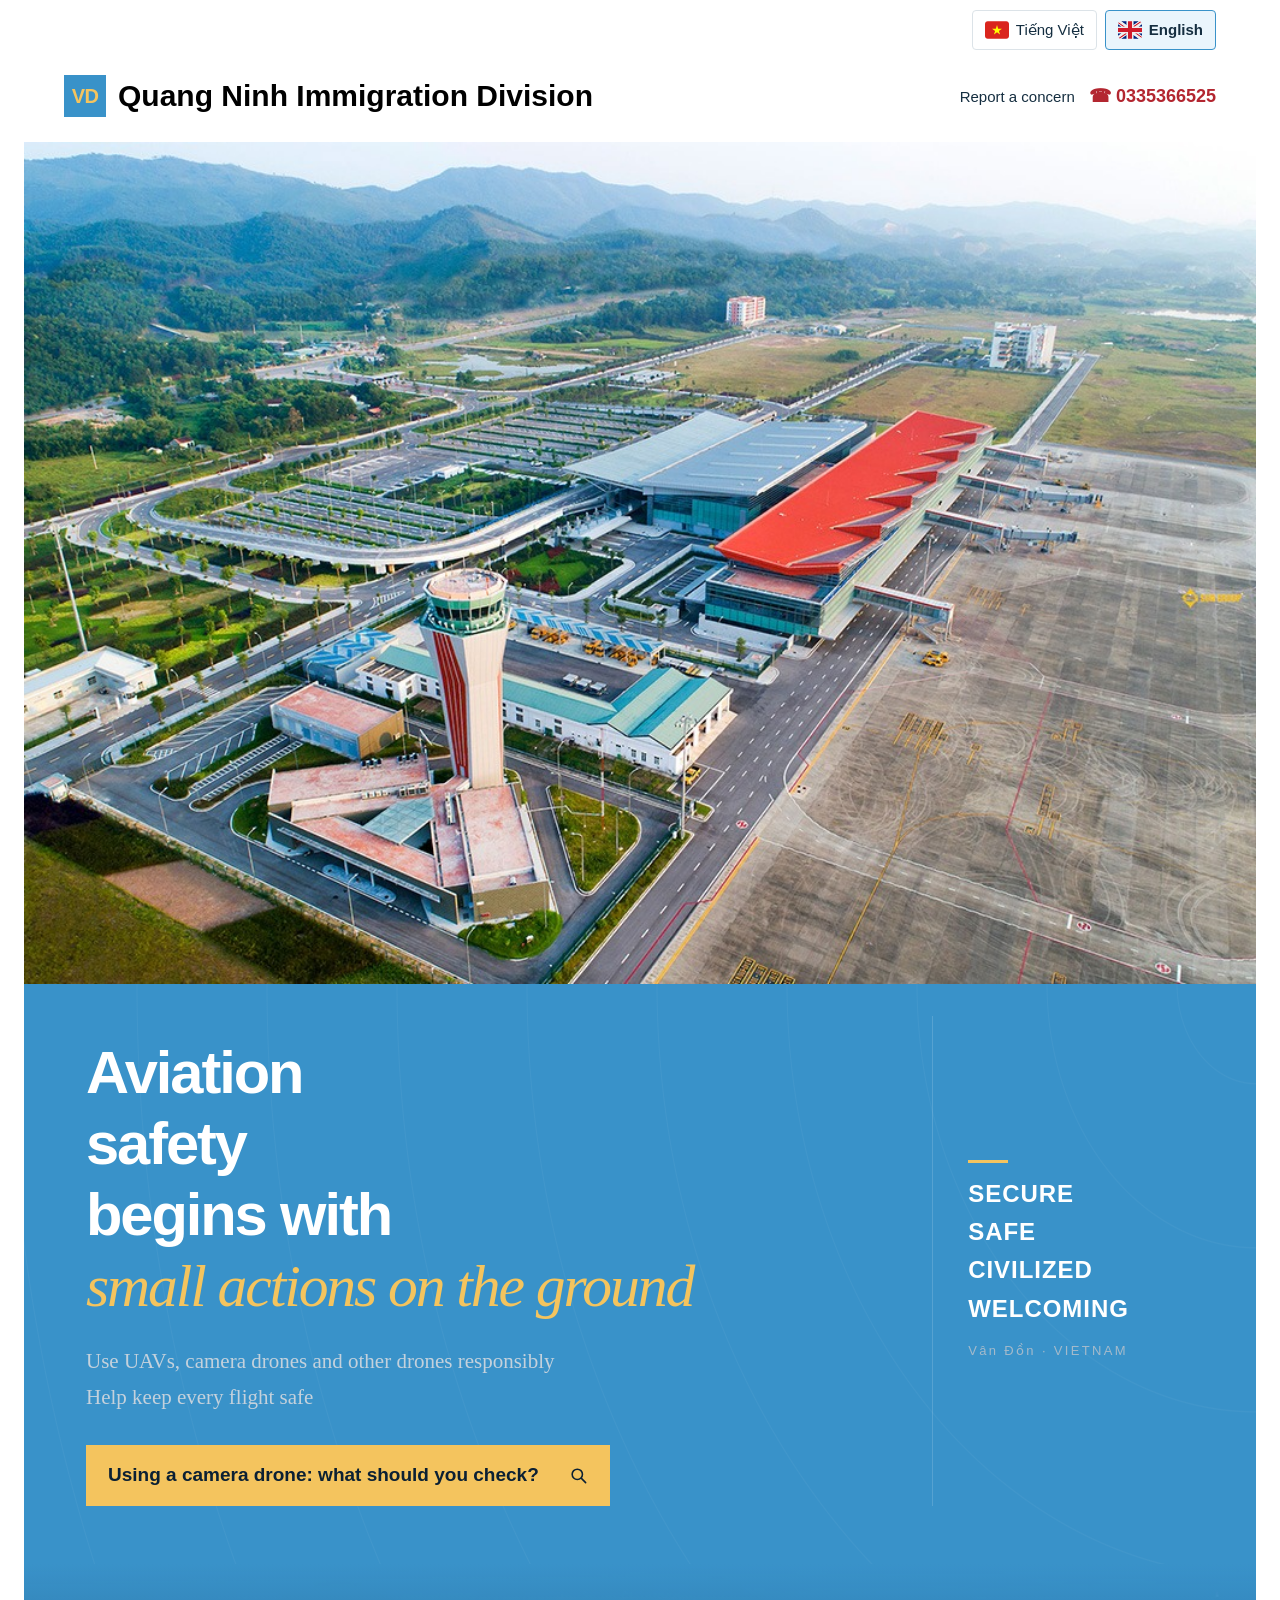
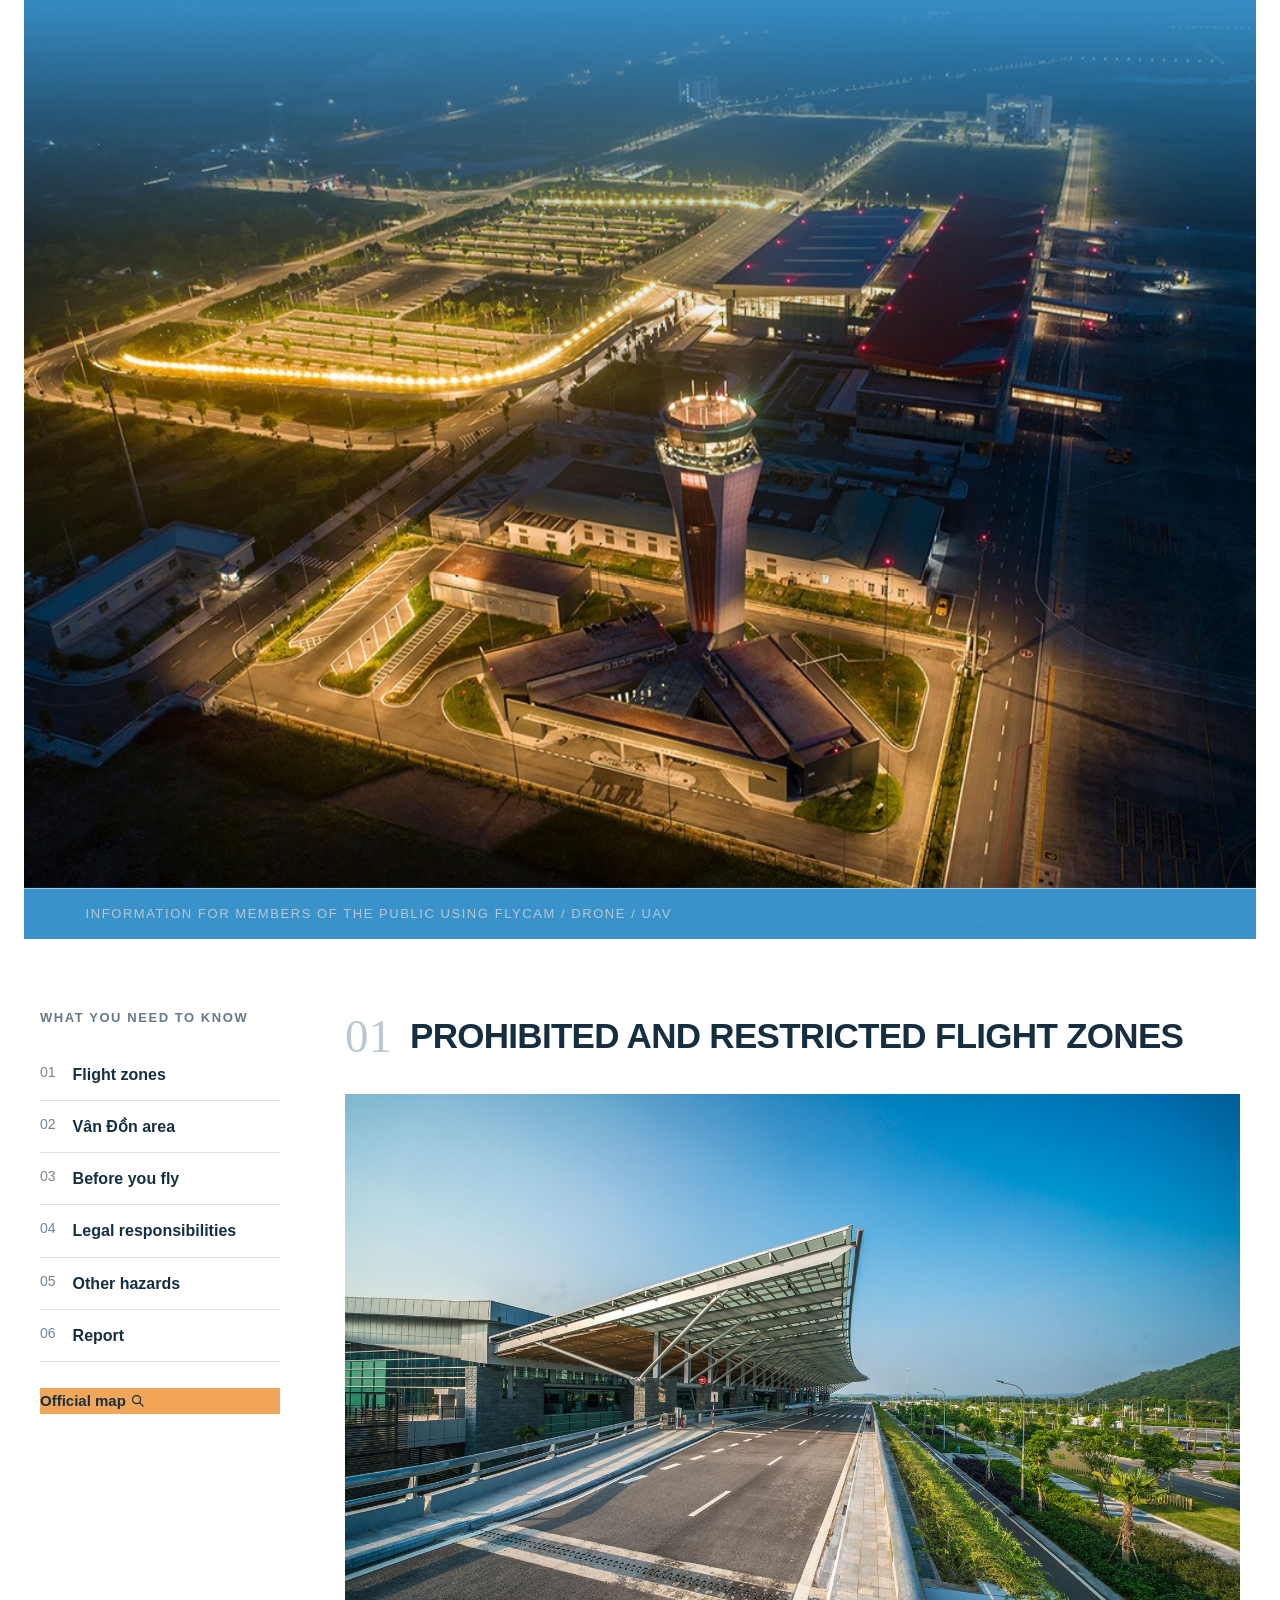
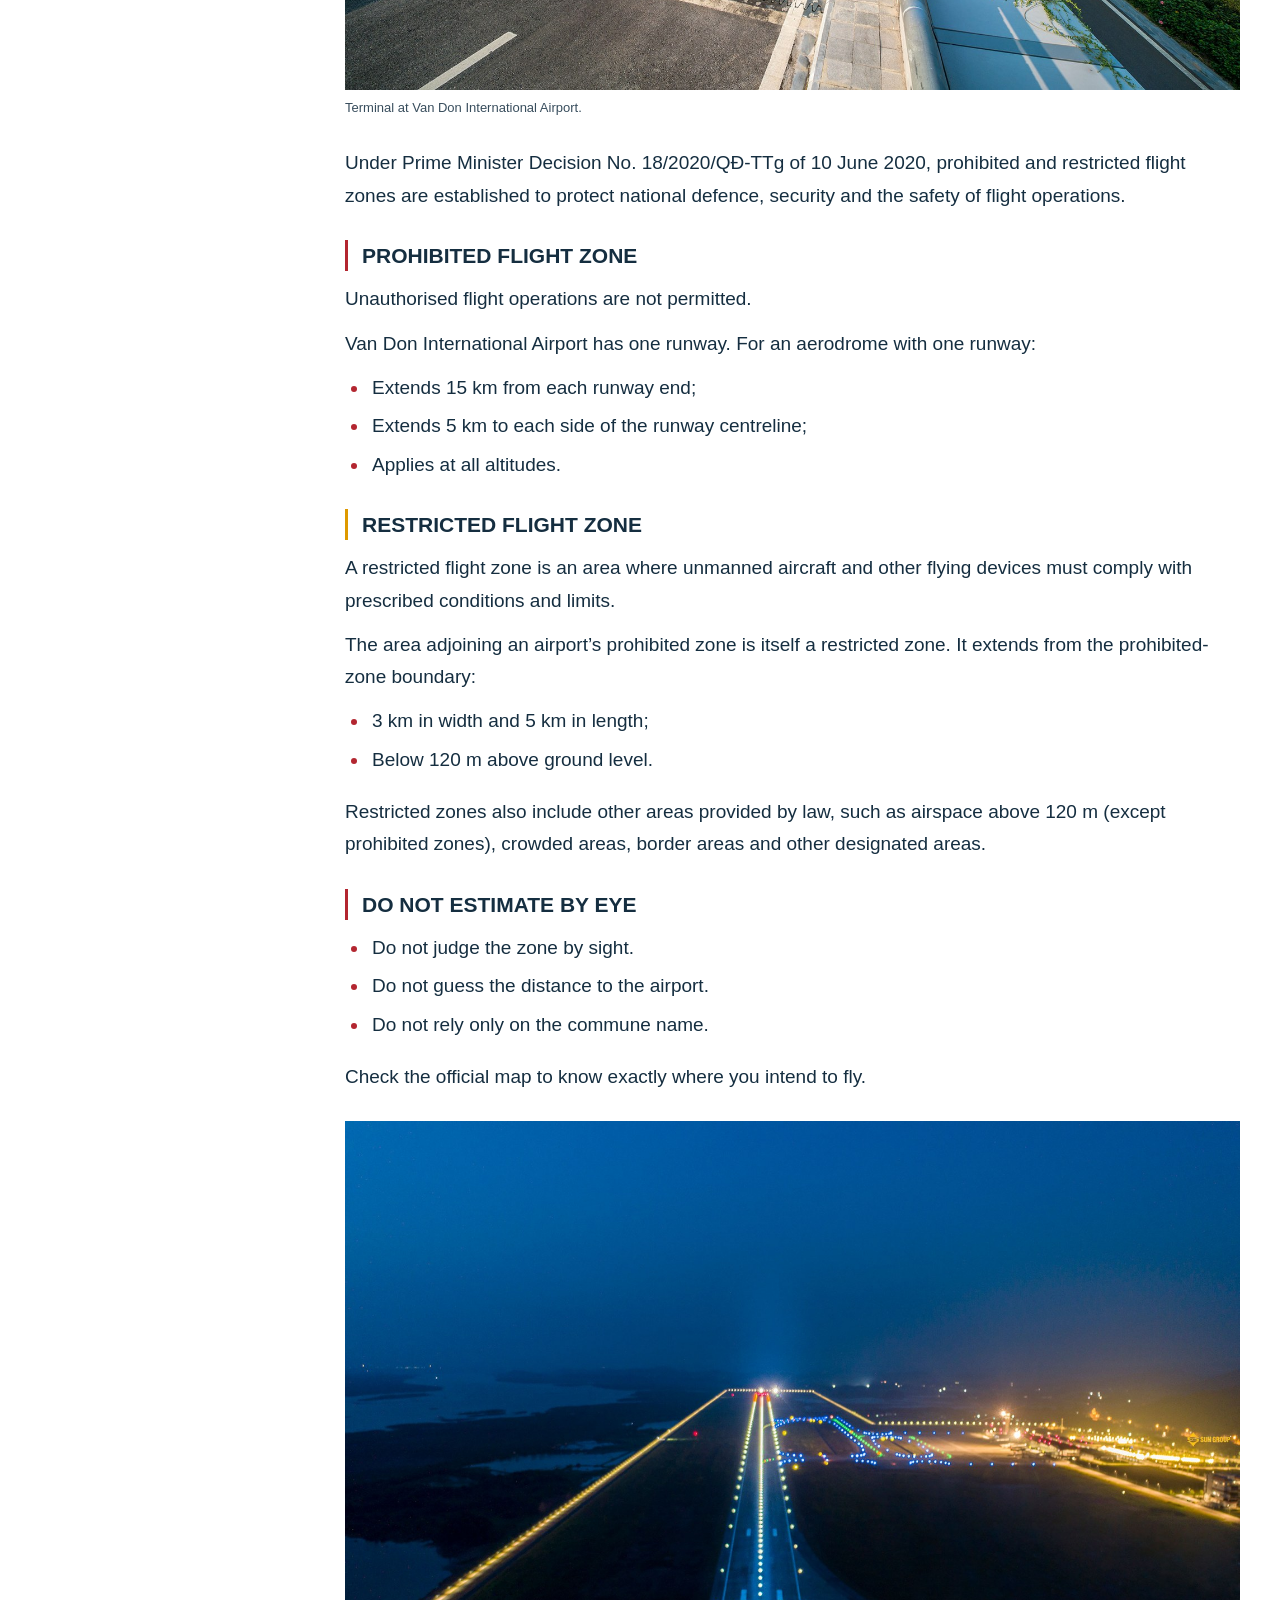
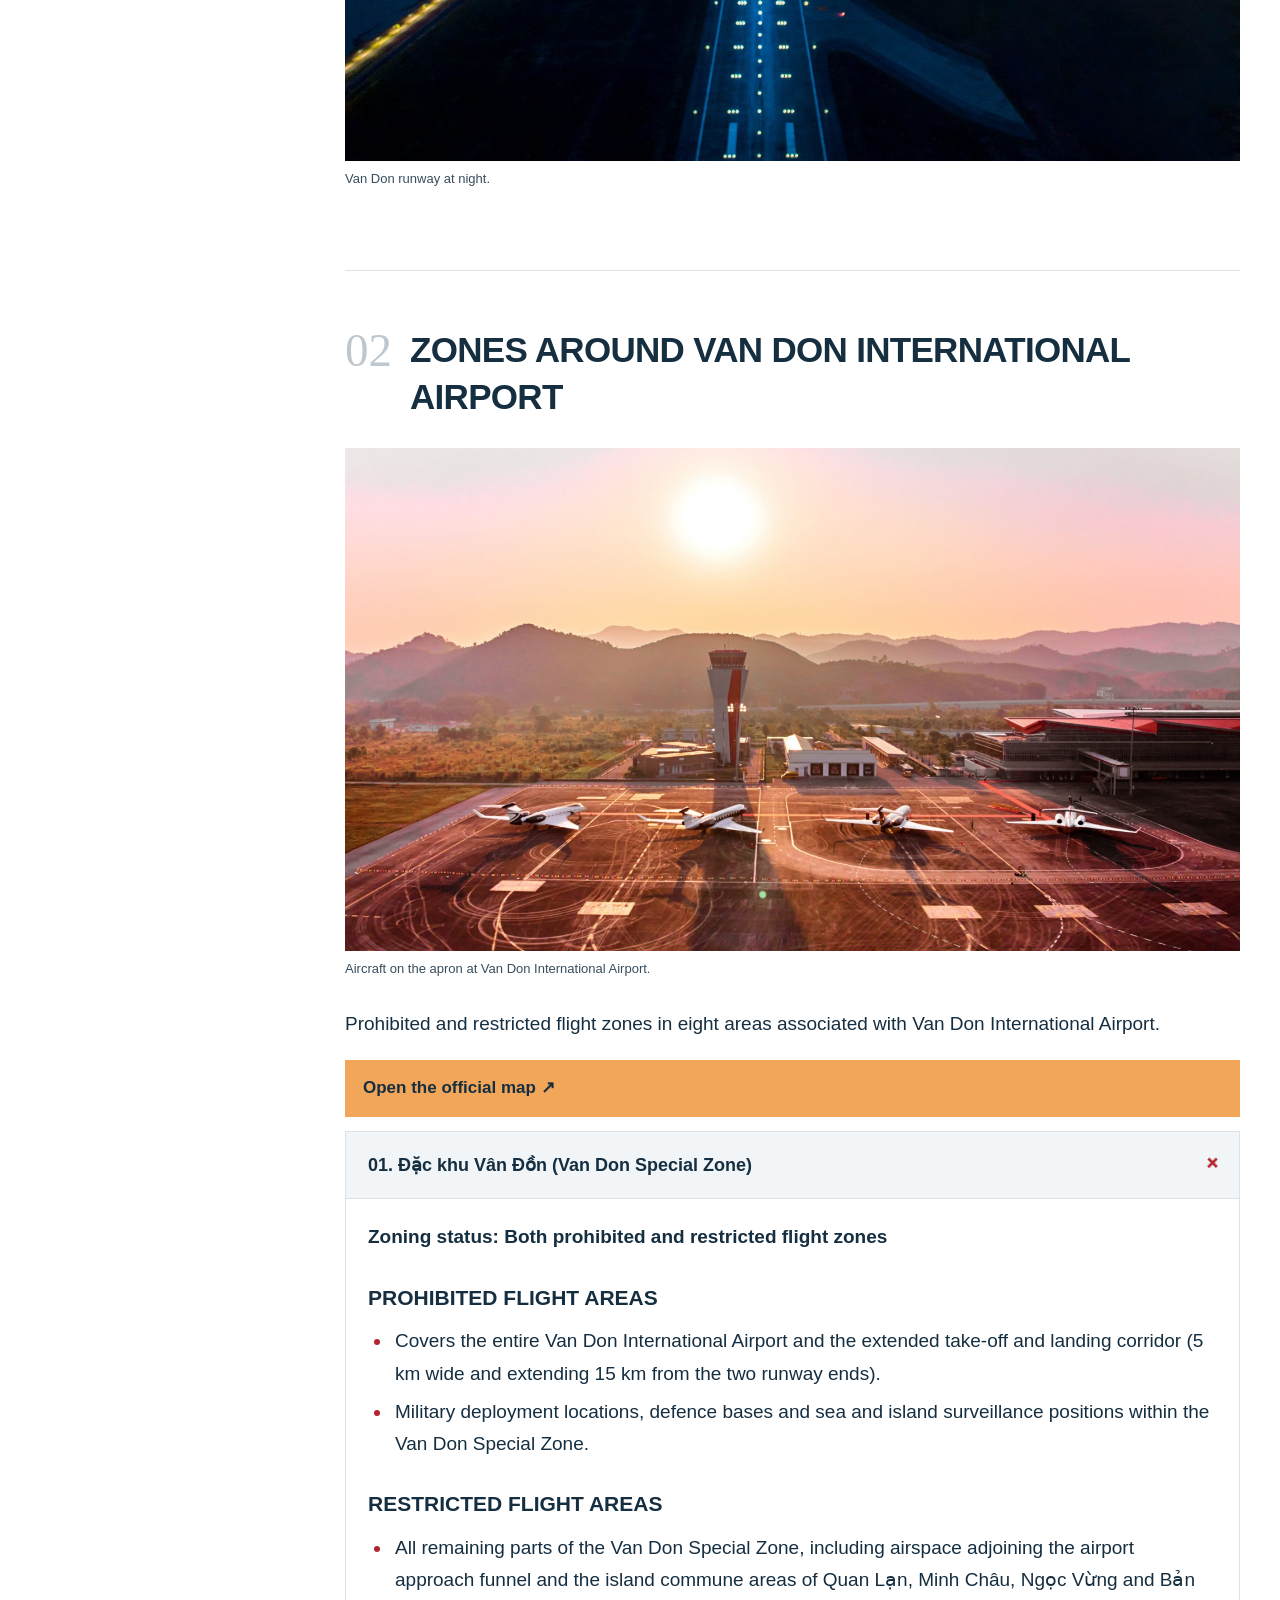
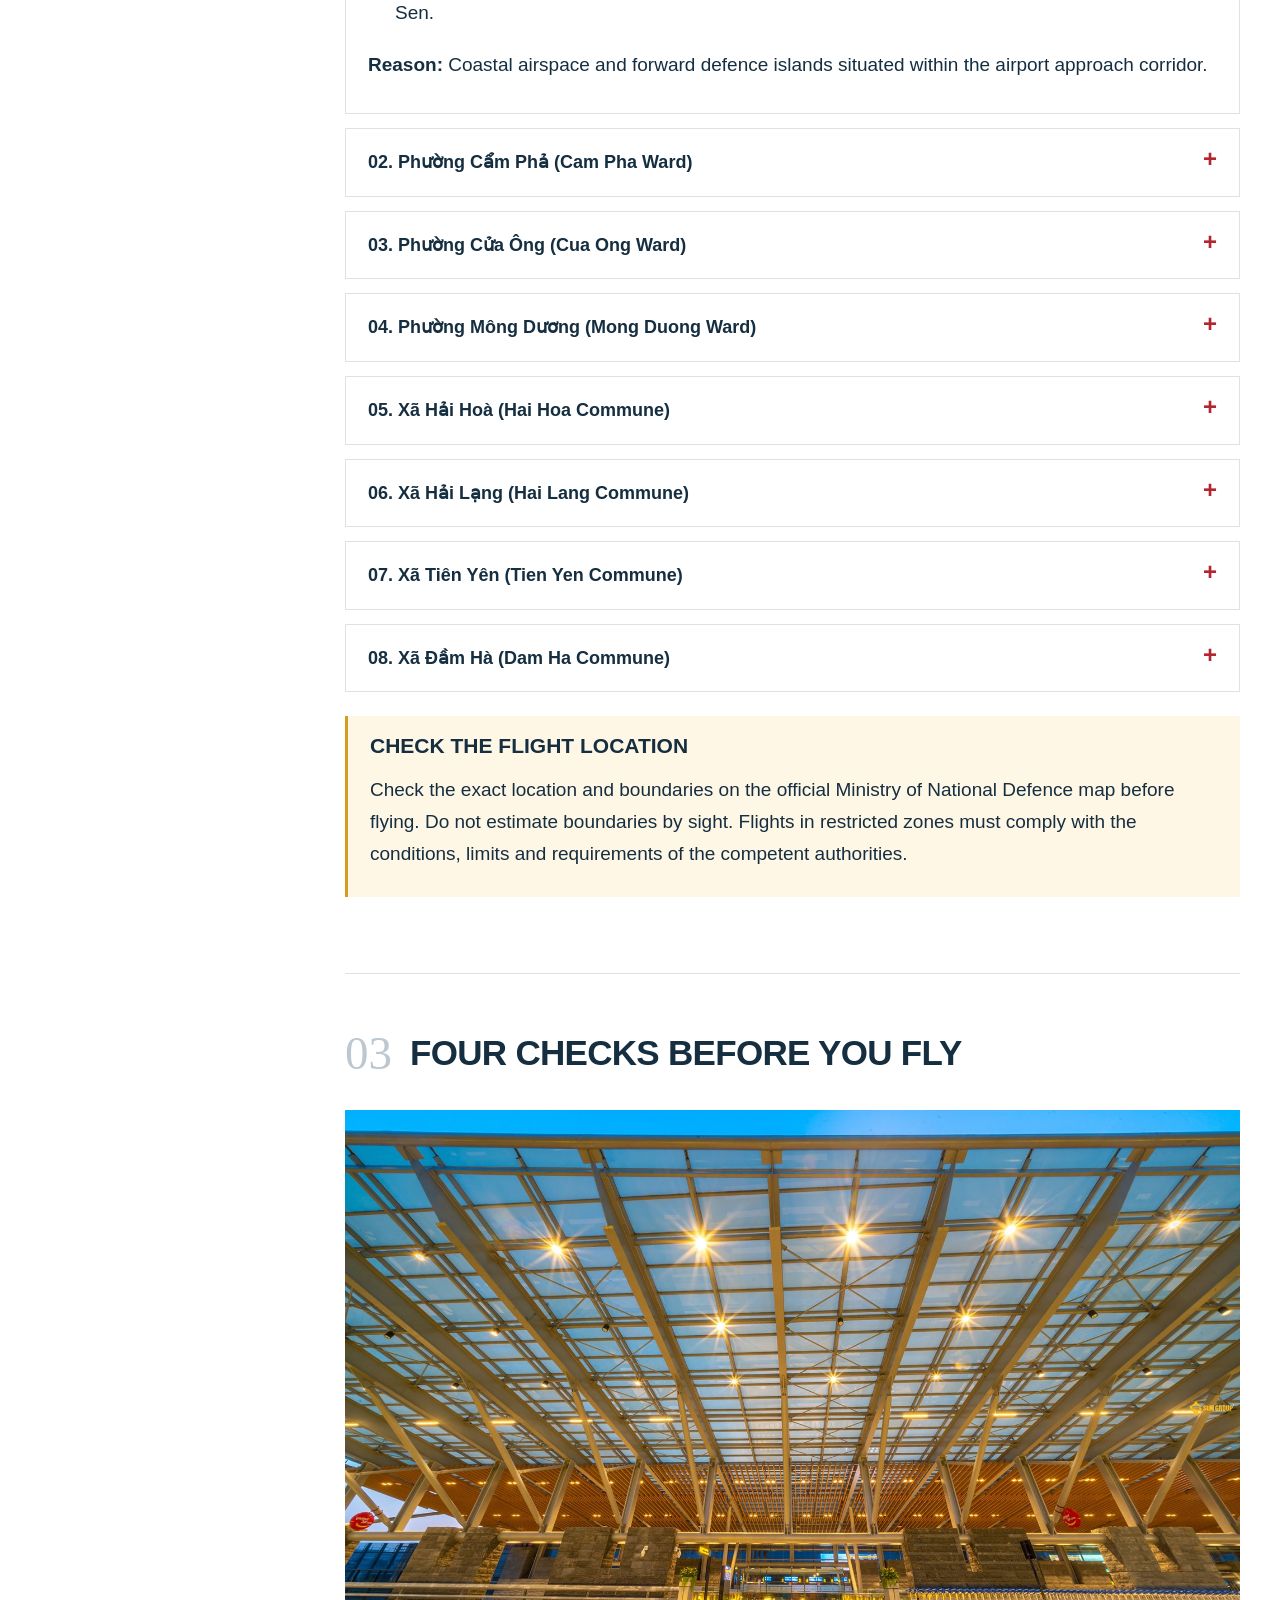
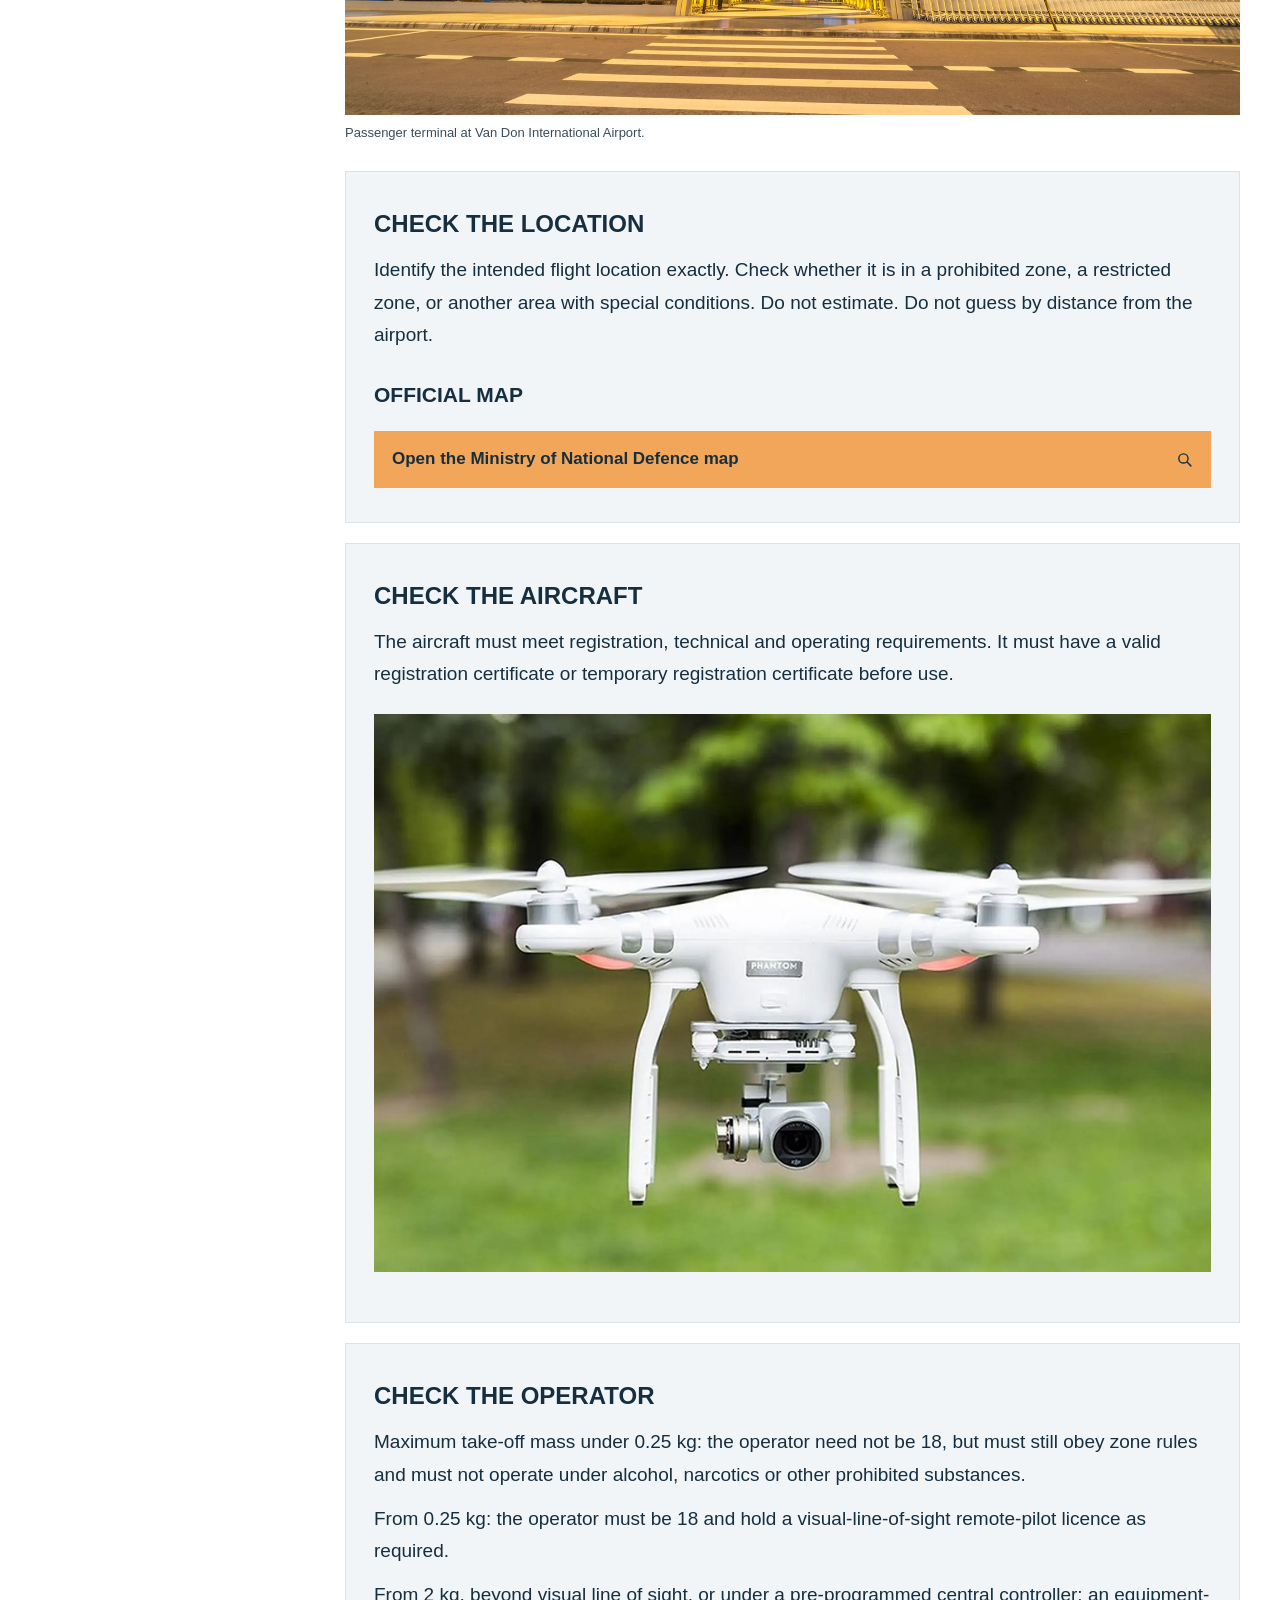
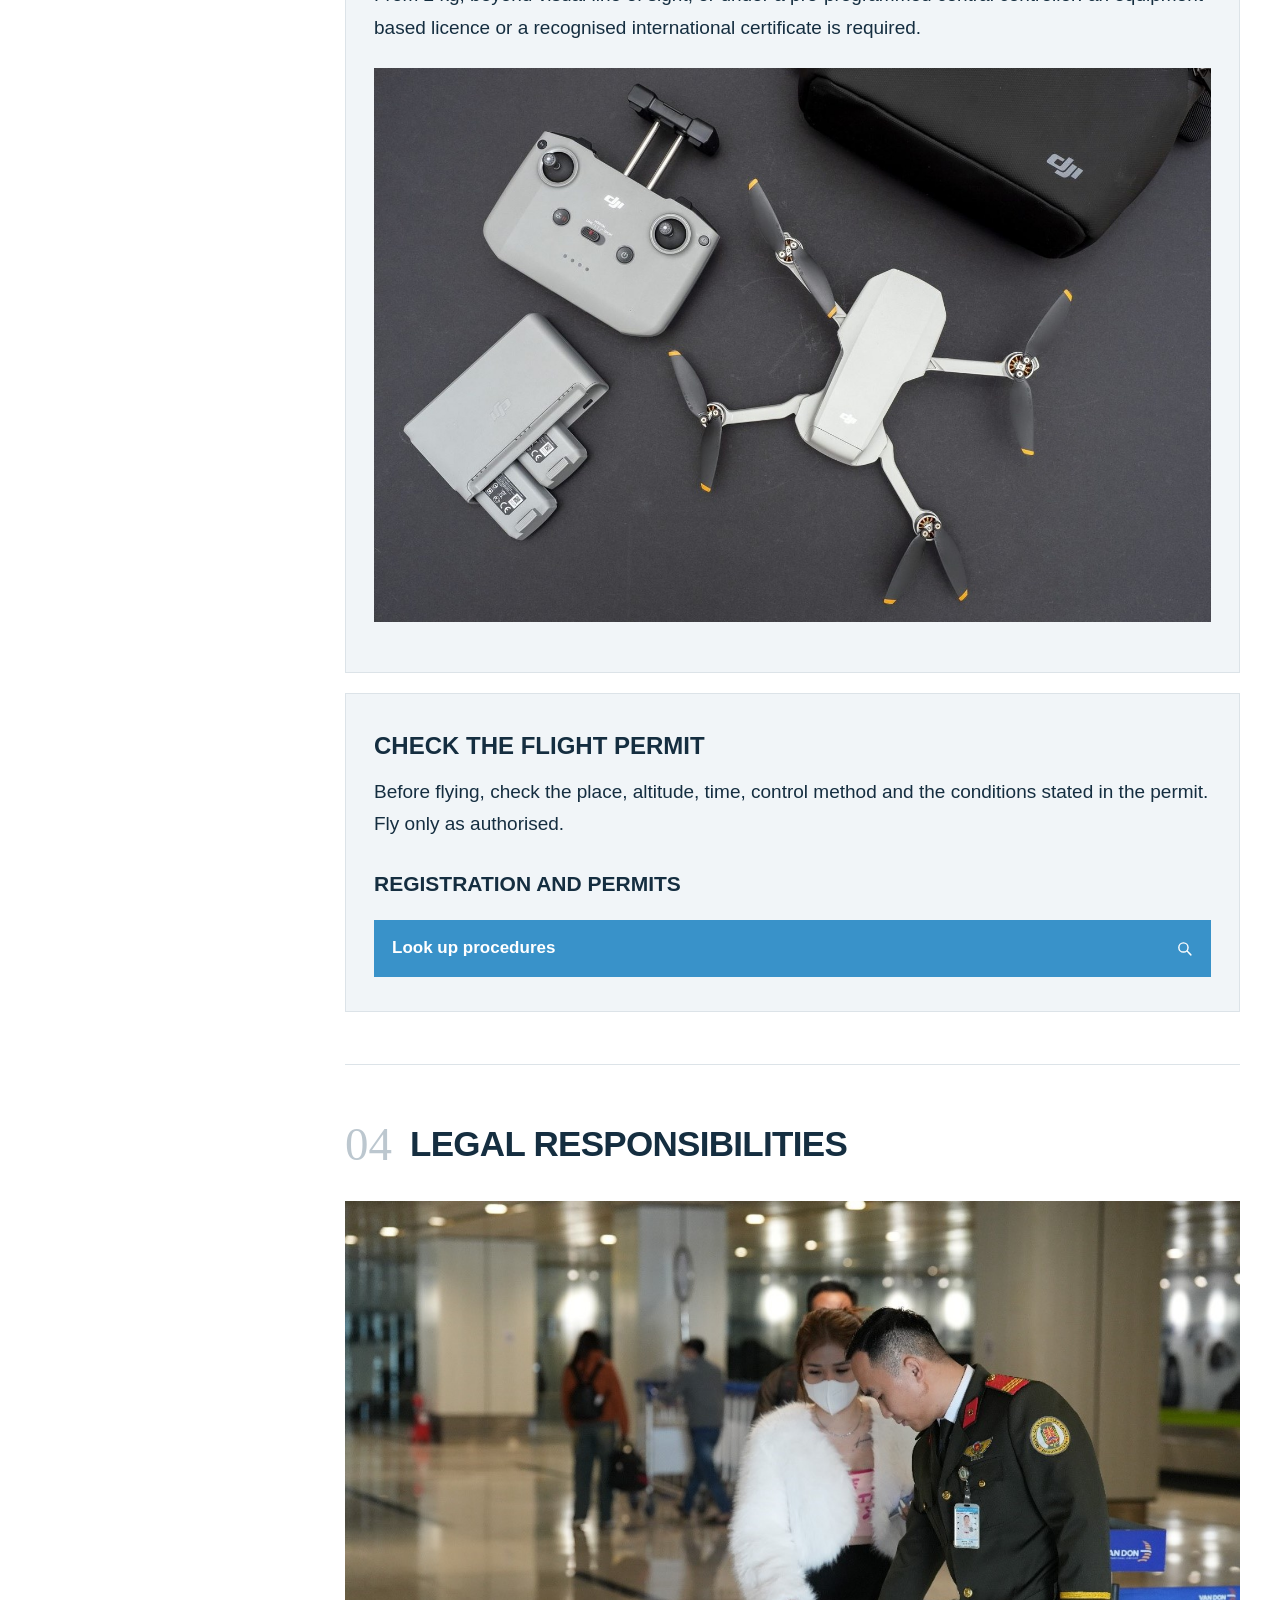
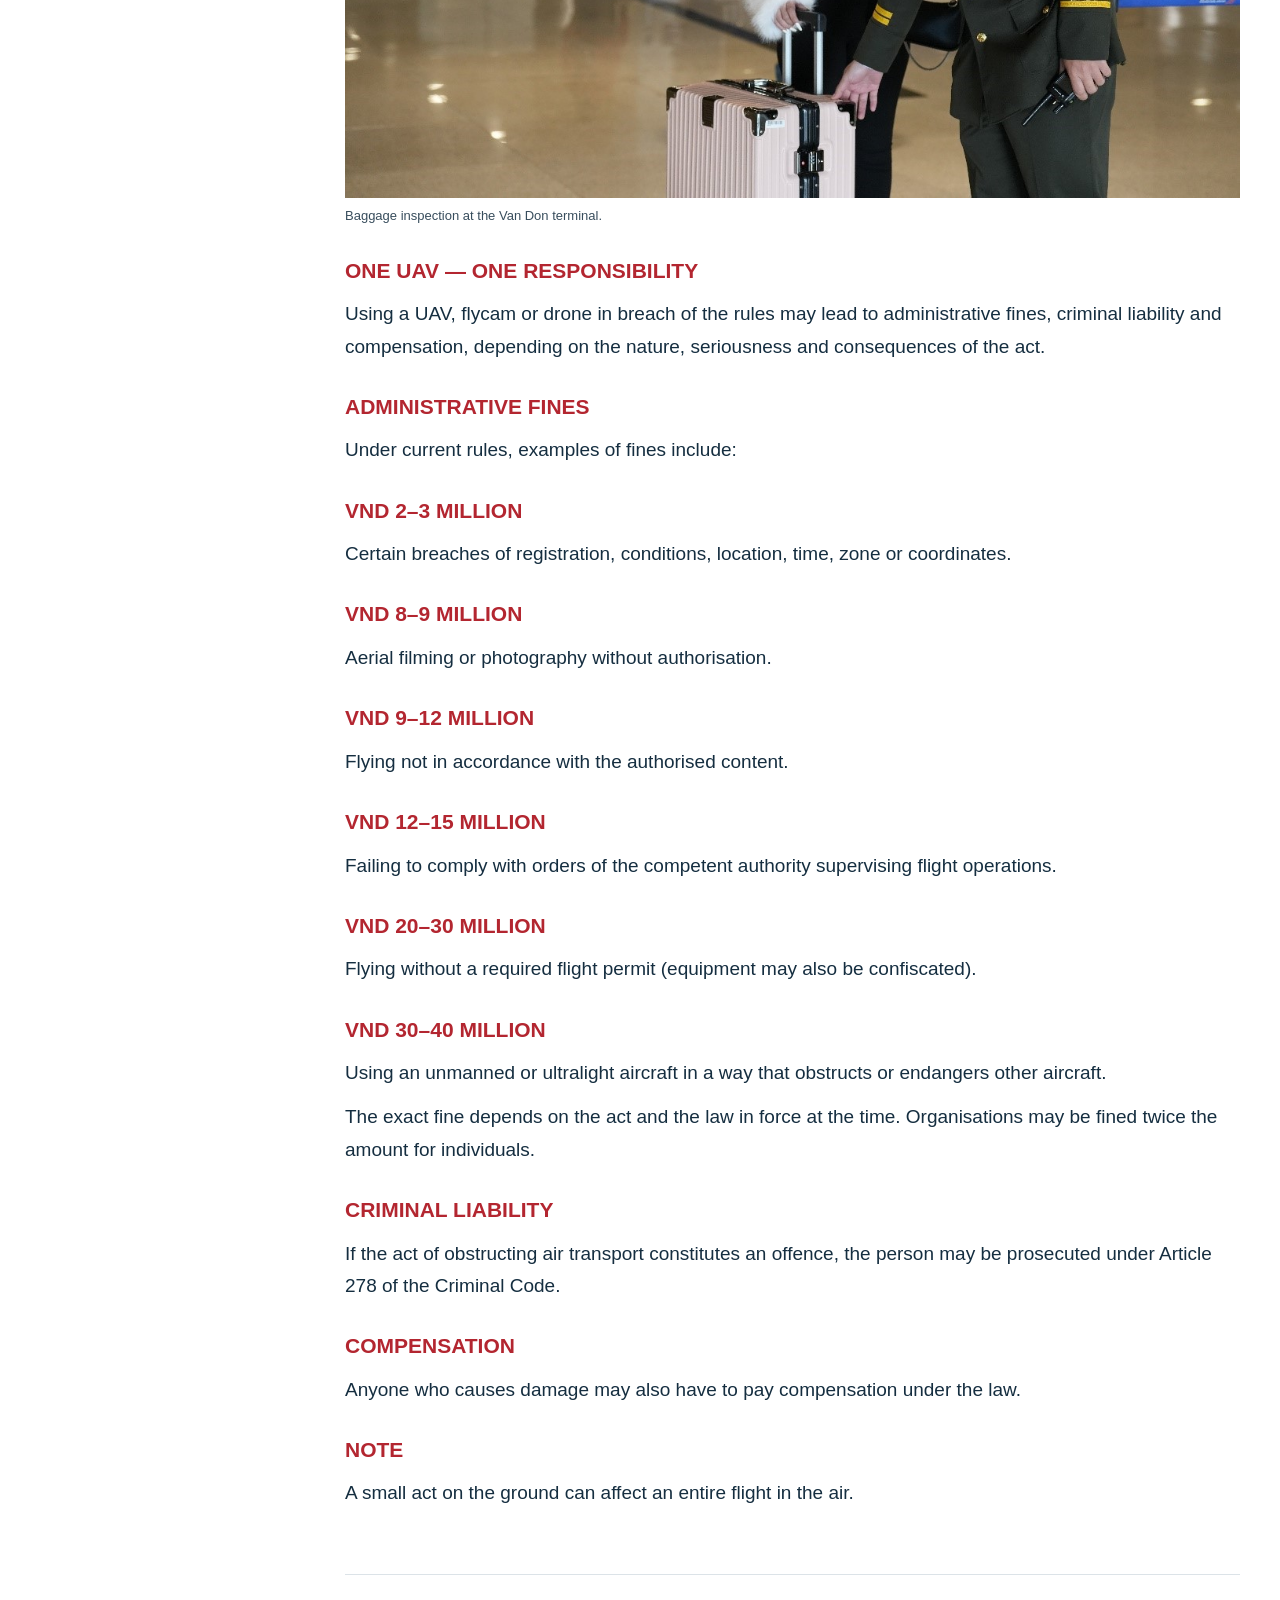
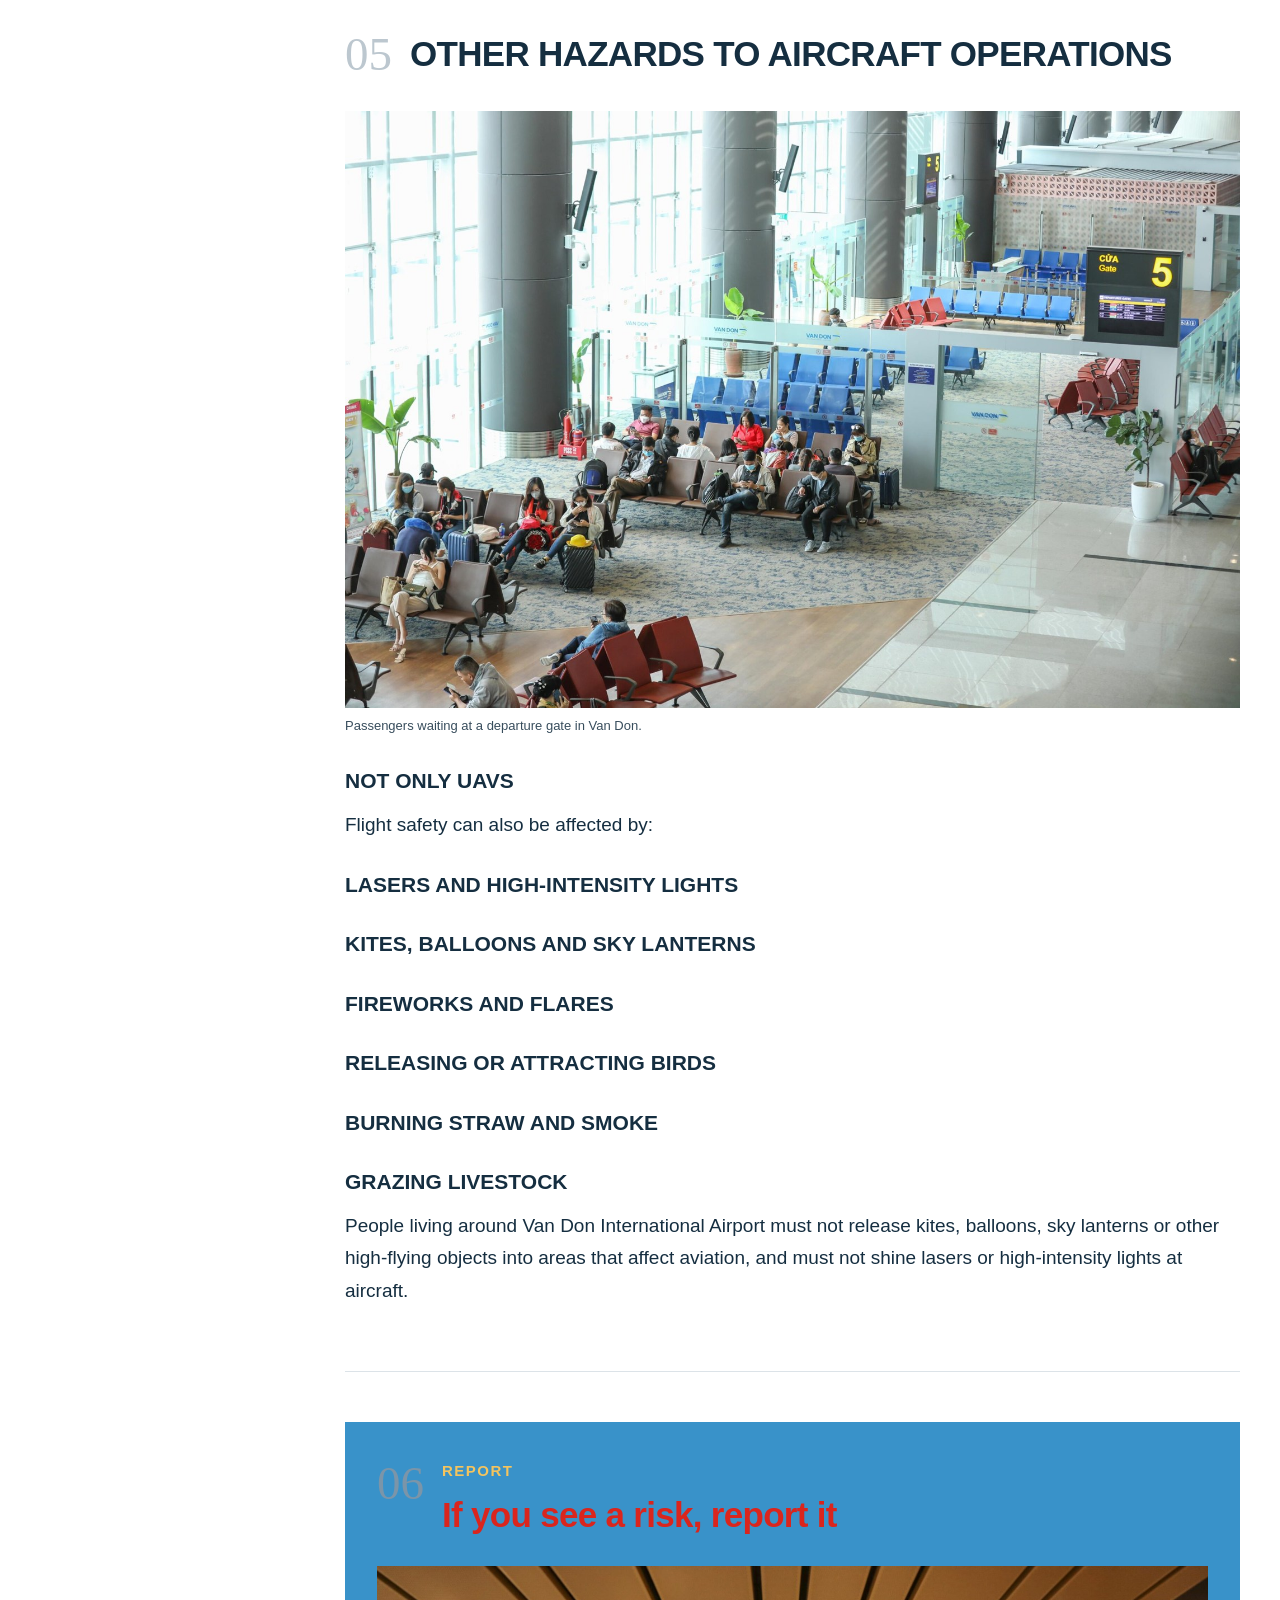
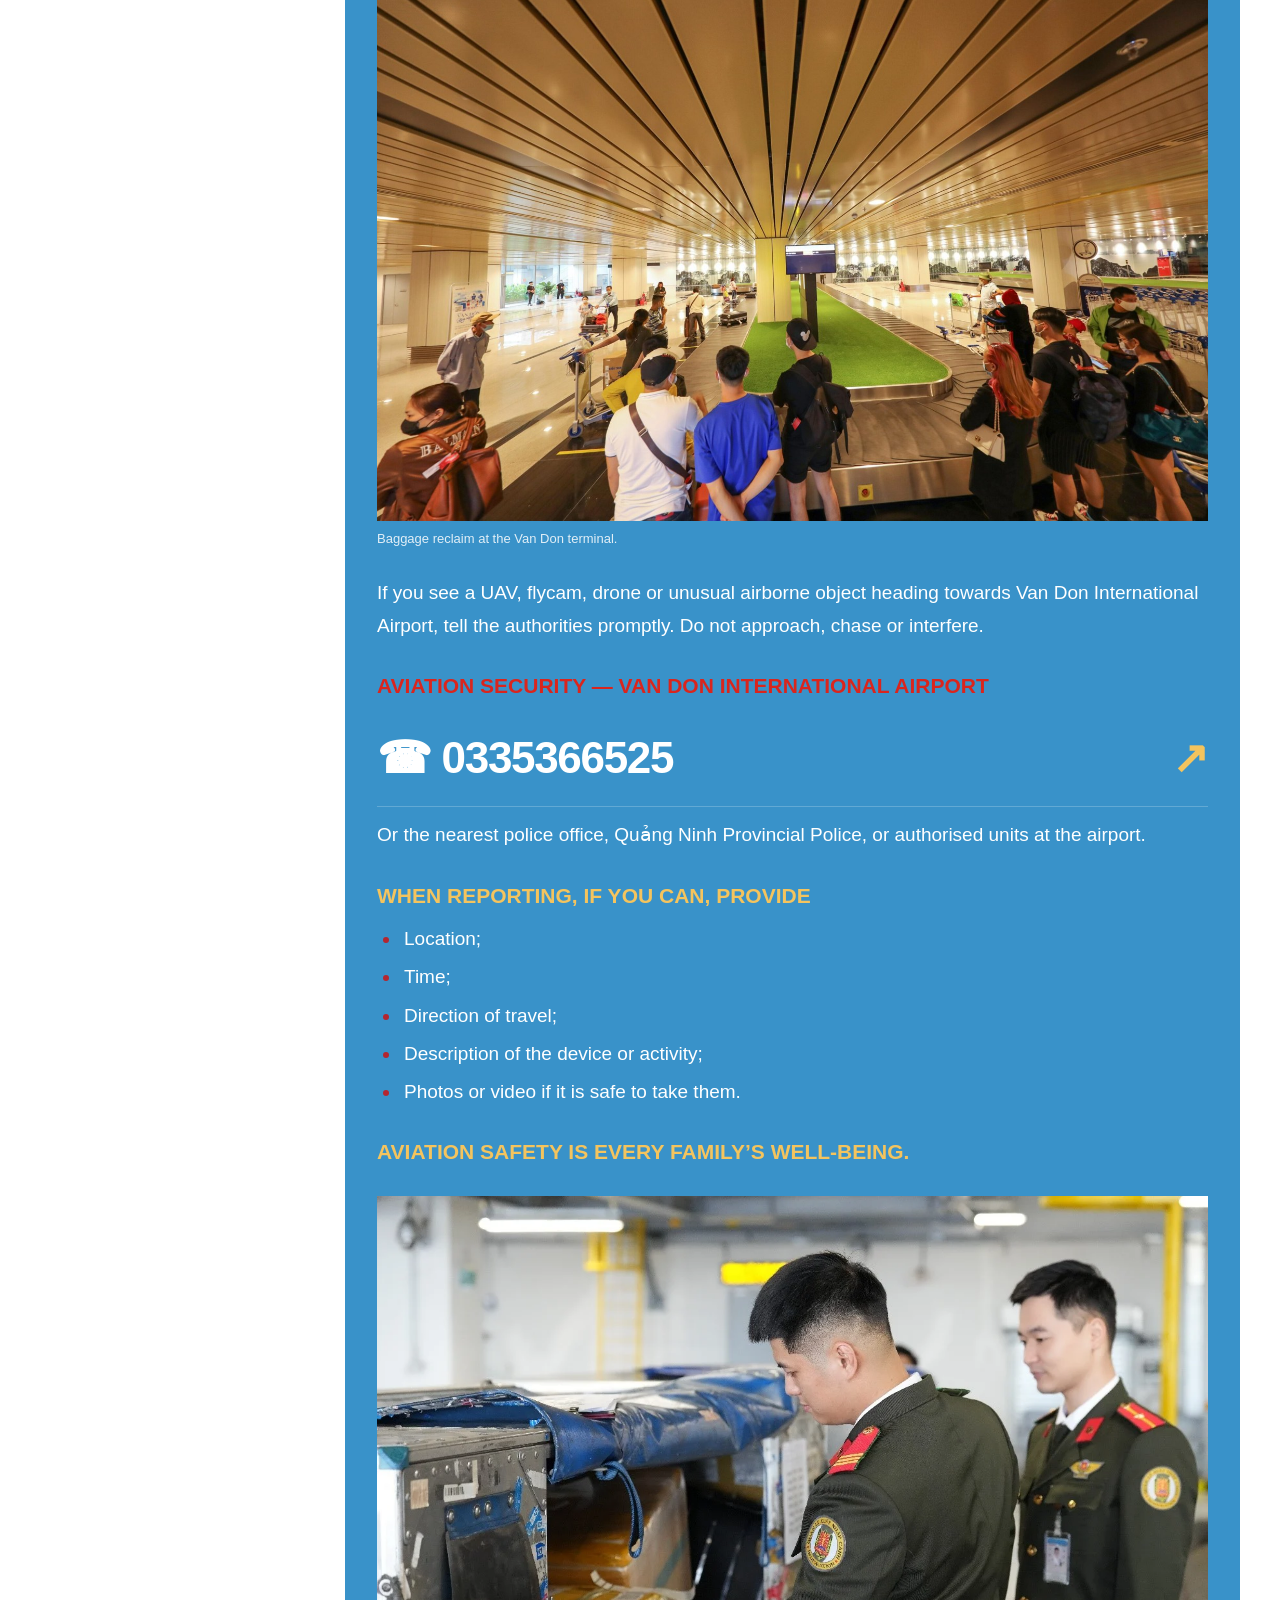
==== commit 1976c831: "Update Van Don language gate and unit titles" ====
--- a/en.html
+++ b/en.html
@@ -21,7 +21,7 @@
   <header>
     <a class="brand" href="./">
       <span class="brand-mark">VD</span>
-      <span class="agency-name">AVIATION SECURITY<small>VAN DON INTERNATIONAL AIRPORT</small></span>
+      <span class="agency-name">Quang Ninh Immigration Division</span>
     </a>
     <a class="header-phone" href="tel:0335366525">Report a concern <strong><span class="contact-icon" aria-hidden="true">☎&#xfe0e;</span> 0335366525</strong></a>
   </header>
--- a/style.css
+++ b/style.css
@@ -49,7 +49,7 @@
 .phone .contact-number{color:inherit}
 
 /* Full agency name in flag red, with a heavier type treatment. */
-.language-card h1.agency-title{color:#DA251D;font-family:Arial,SiteSans,Helvetica,sans-serif;font-weight:700;font-size:calc(clamp(25px,4.8vw,34px) + 1px);line-height:1.35;letter-spacing:0}
+.language-card h1.agency-title{color:#DA251D;font-family:Arial,SiteSans,Helvetica,sans-serif;font-weight:700;font-size:calc(clamp(18px,4vw,28px) + 1px);line-height:1.35;letter-spacing:0;text-transform:none;text-wrap:balance}
 .brand .agency-name,.brand .agency-name small{color:#DA251D;font-family:Arial,SiteSans,Helvetica,sans-serif;font-weight:700;letter-spacing:.02em}
 .brand .agency-name small{font-size:inherit;line-height:1.5}
 .section-6 .section-body>h3.agency-contact{color:#DA251D;font-weight:700}
@@ -154,8 +154,9 @@
 .hero-copy>p{font-family:"Times New Roman",Times,"Noto Serif","Liberation Serif",serif}
 .section-no{font-family:"Times New Roman",Times,Georgia,serif}
 header .brand:has(.agency-name){flex:1;min-width:0;container-type:inline-size}
-header .brand .agency-name{display:block;font-size:min(15px,3.5cqw);letter-spacing:0;white-space:nowrap;line-height:1.5}
-header .brand .agency-name small{display:block;font-size:inherit;white-space:nowrap;letter-spacing:0}
+header .brand .agency-name{display:block;font-size:min(15px,3.5cqw);letter-spacing:0;white-space:nowrap;line-height:1.5}
+header .brand .agency-name small{display:block;font-size:inherit;white-space:nowrap;letter-spacing:0}
+html[lang="en"] header .brand .agency-name{white-space:normal;overflow-wrap:normal;line-height:1.25;font-size:clamp(22px,2.4vw,30px)}
 header .header-phone{flex-shrink:0}
 
 /* Full images preserve the terminal and control tower in the local Van Don preview. */
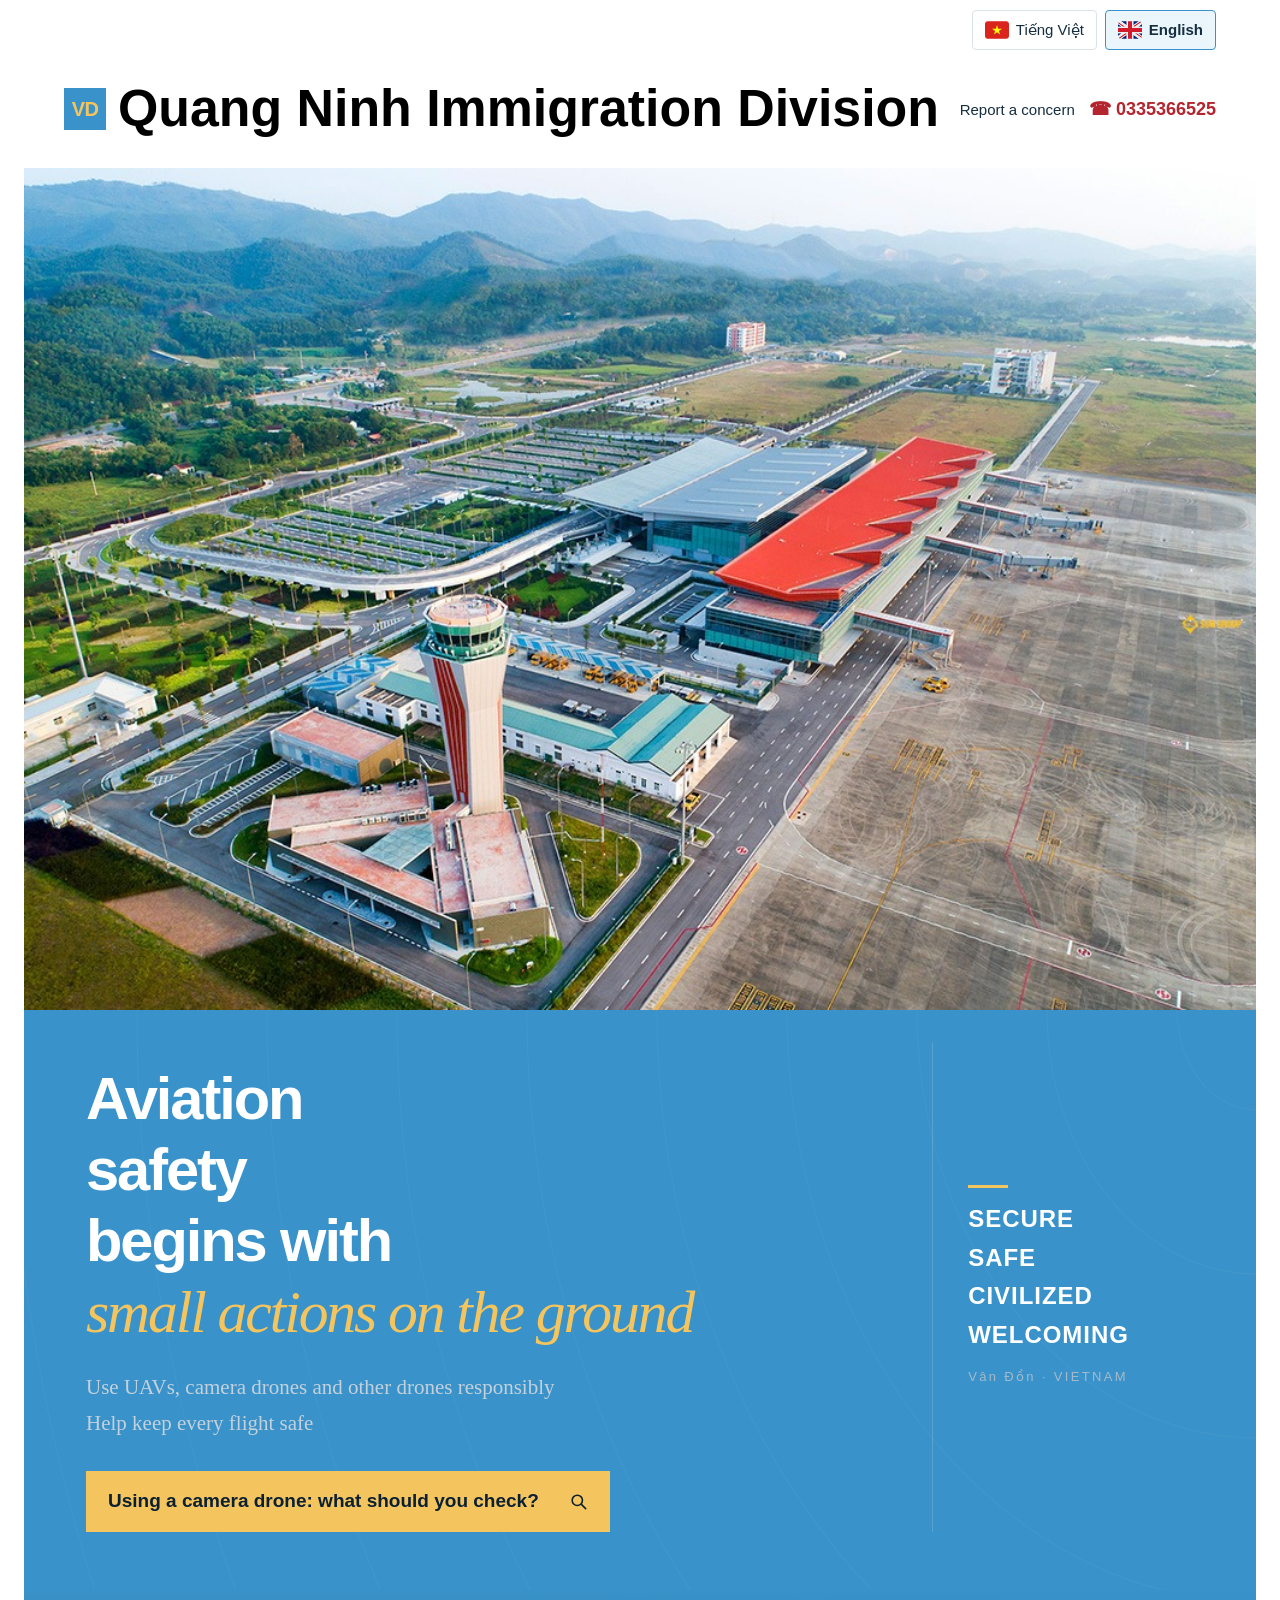
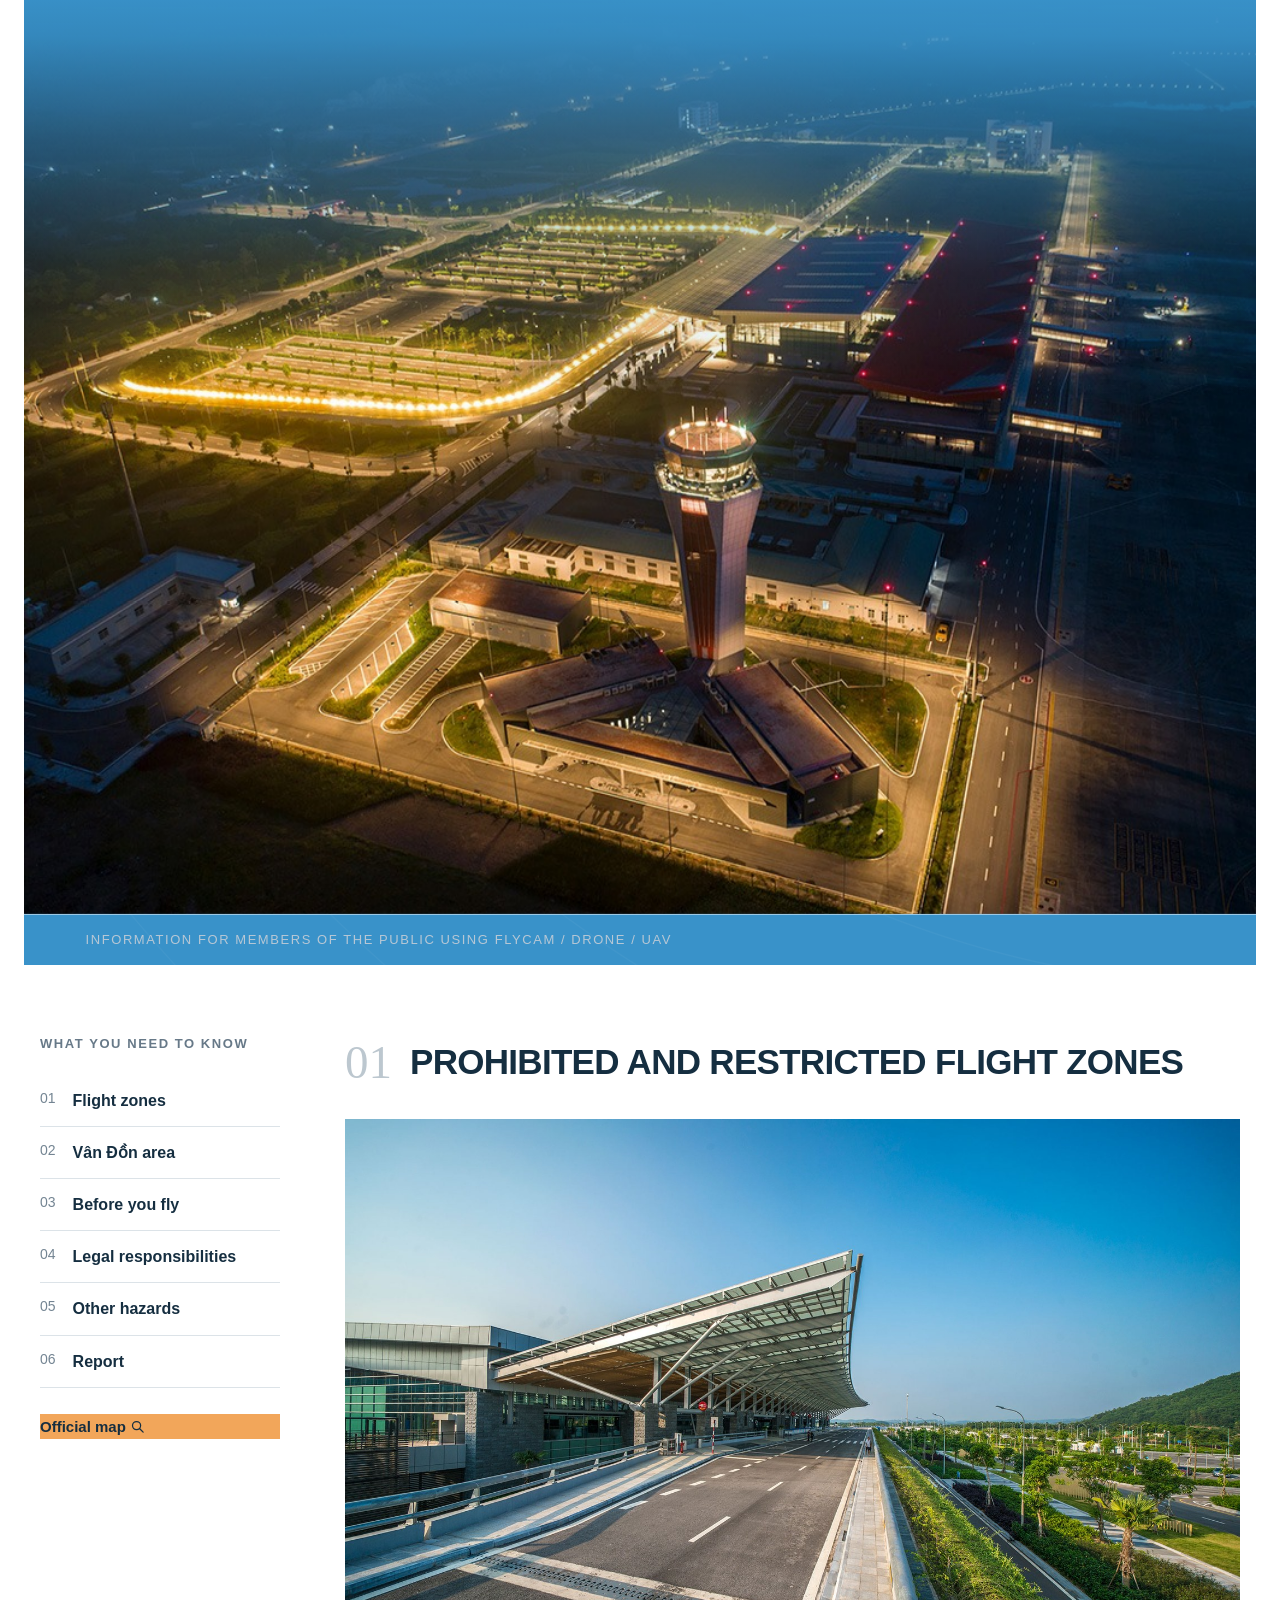
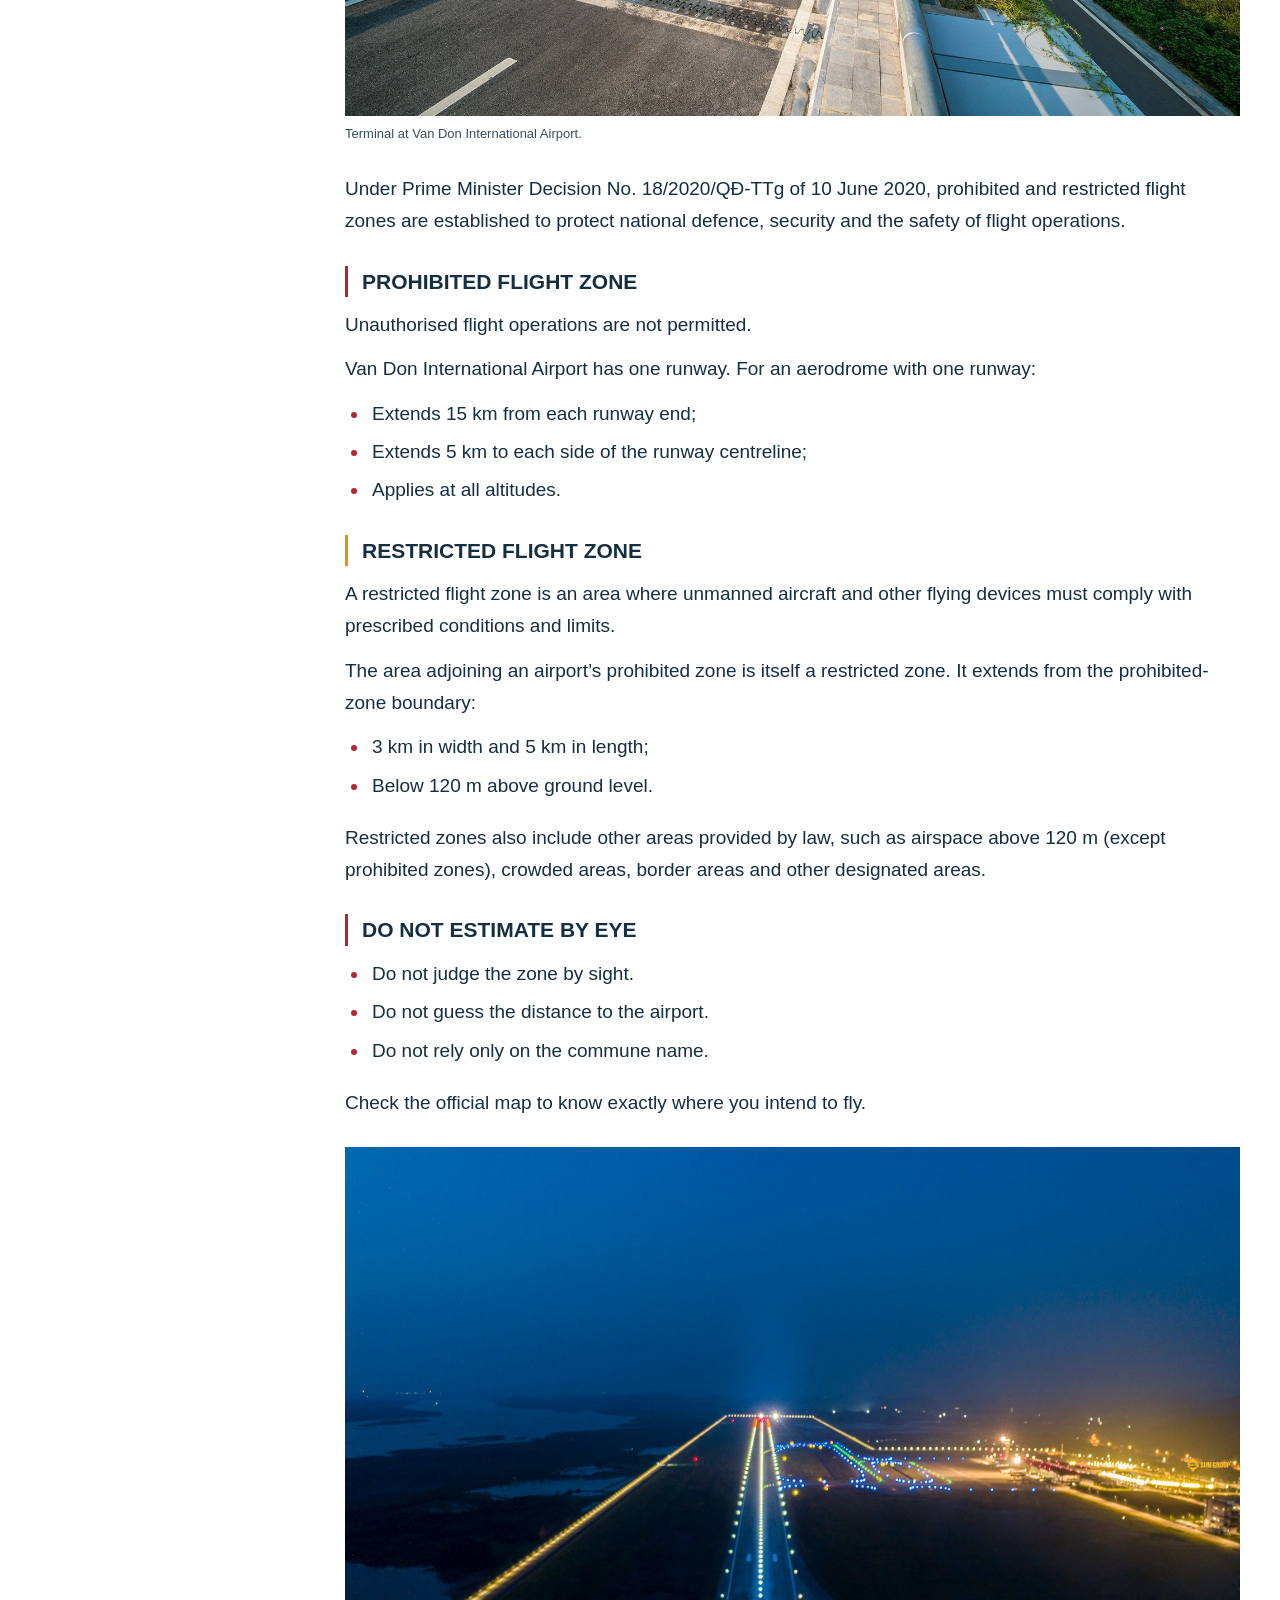
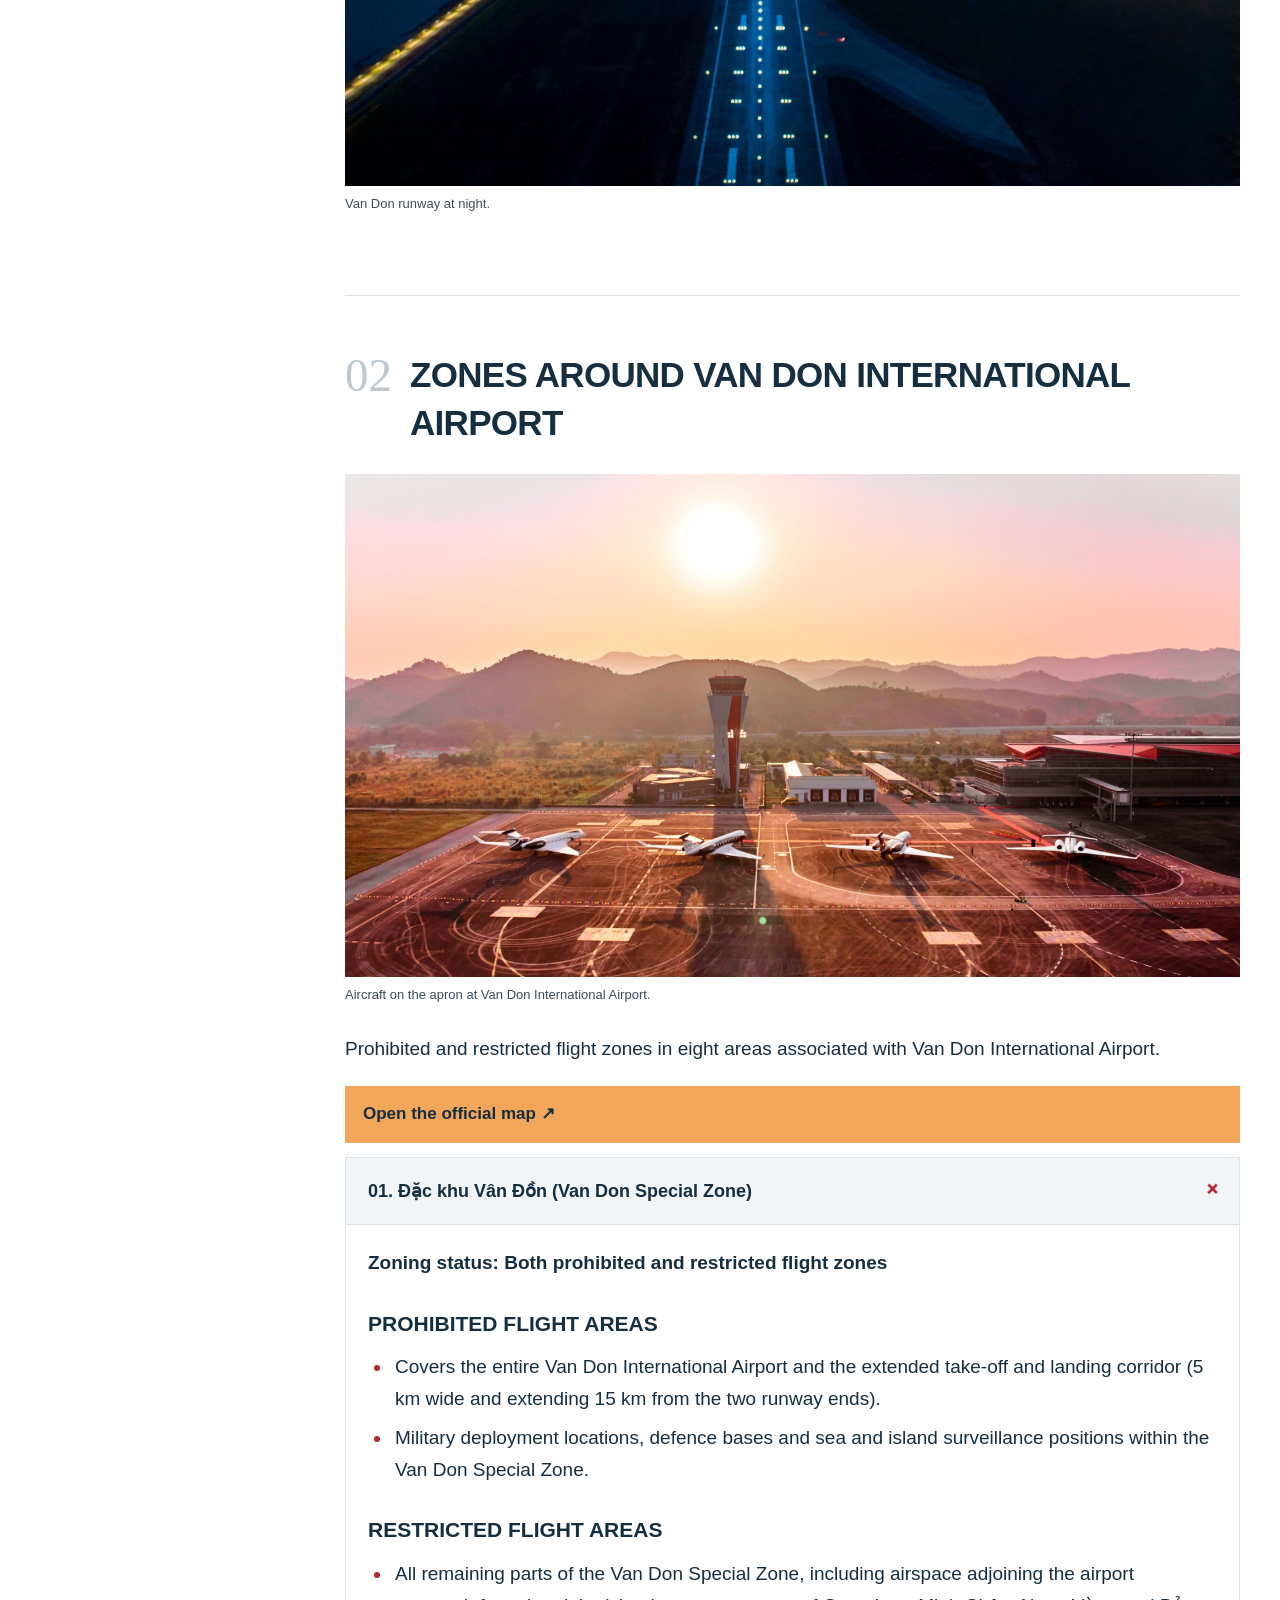
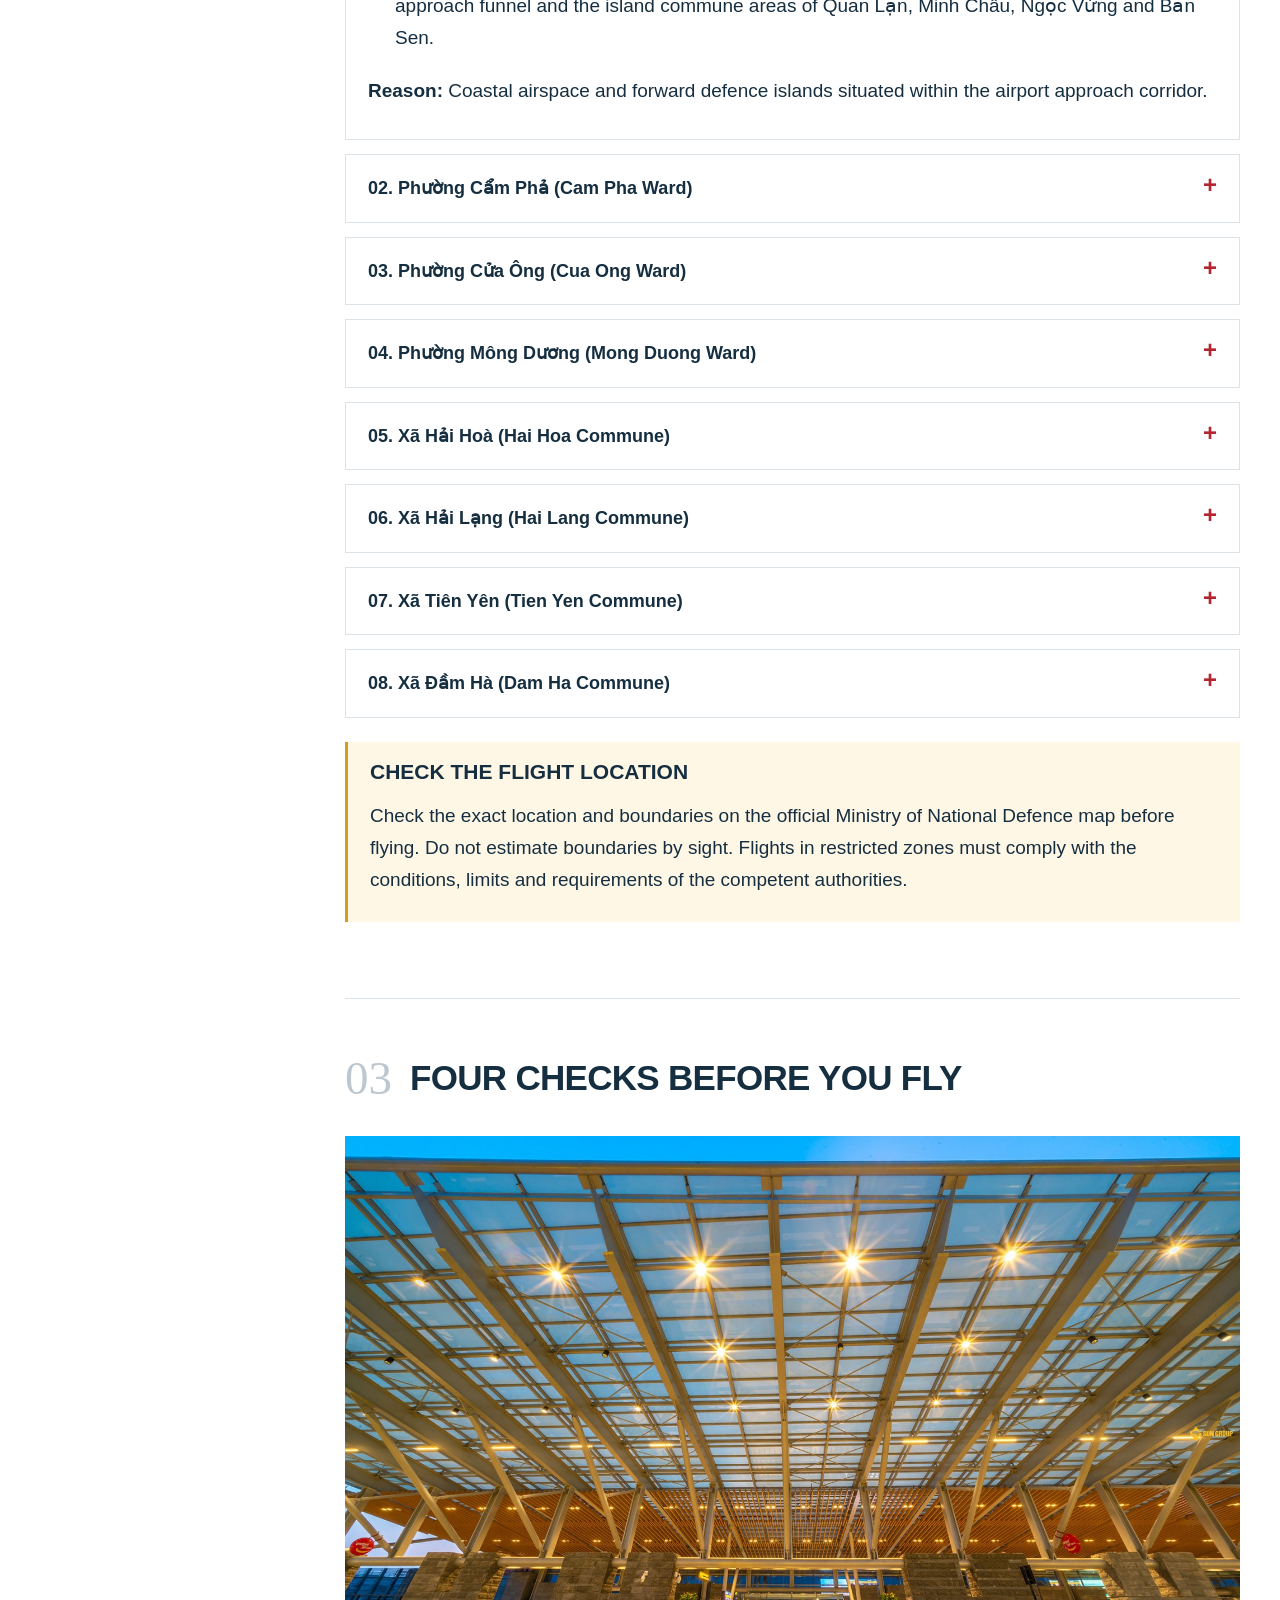
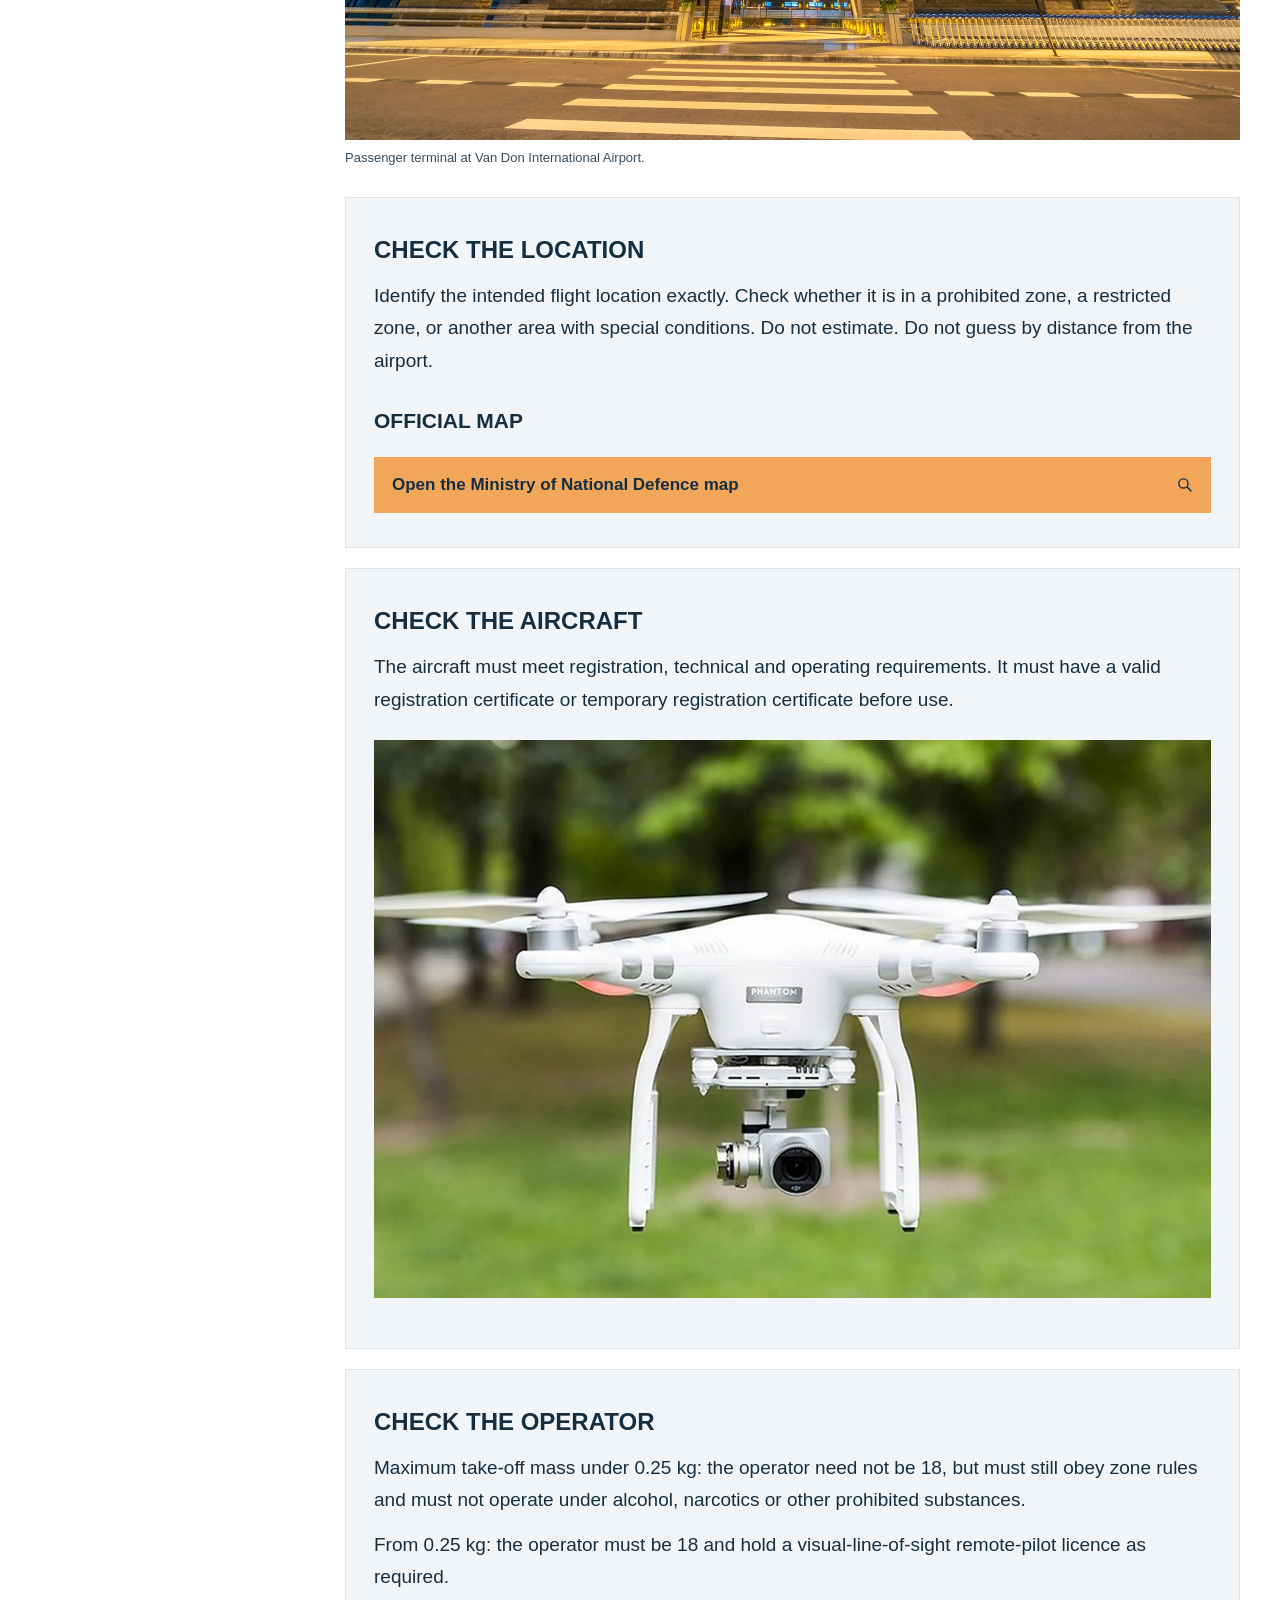
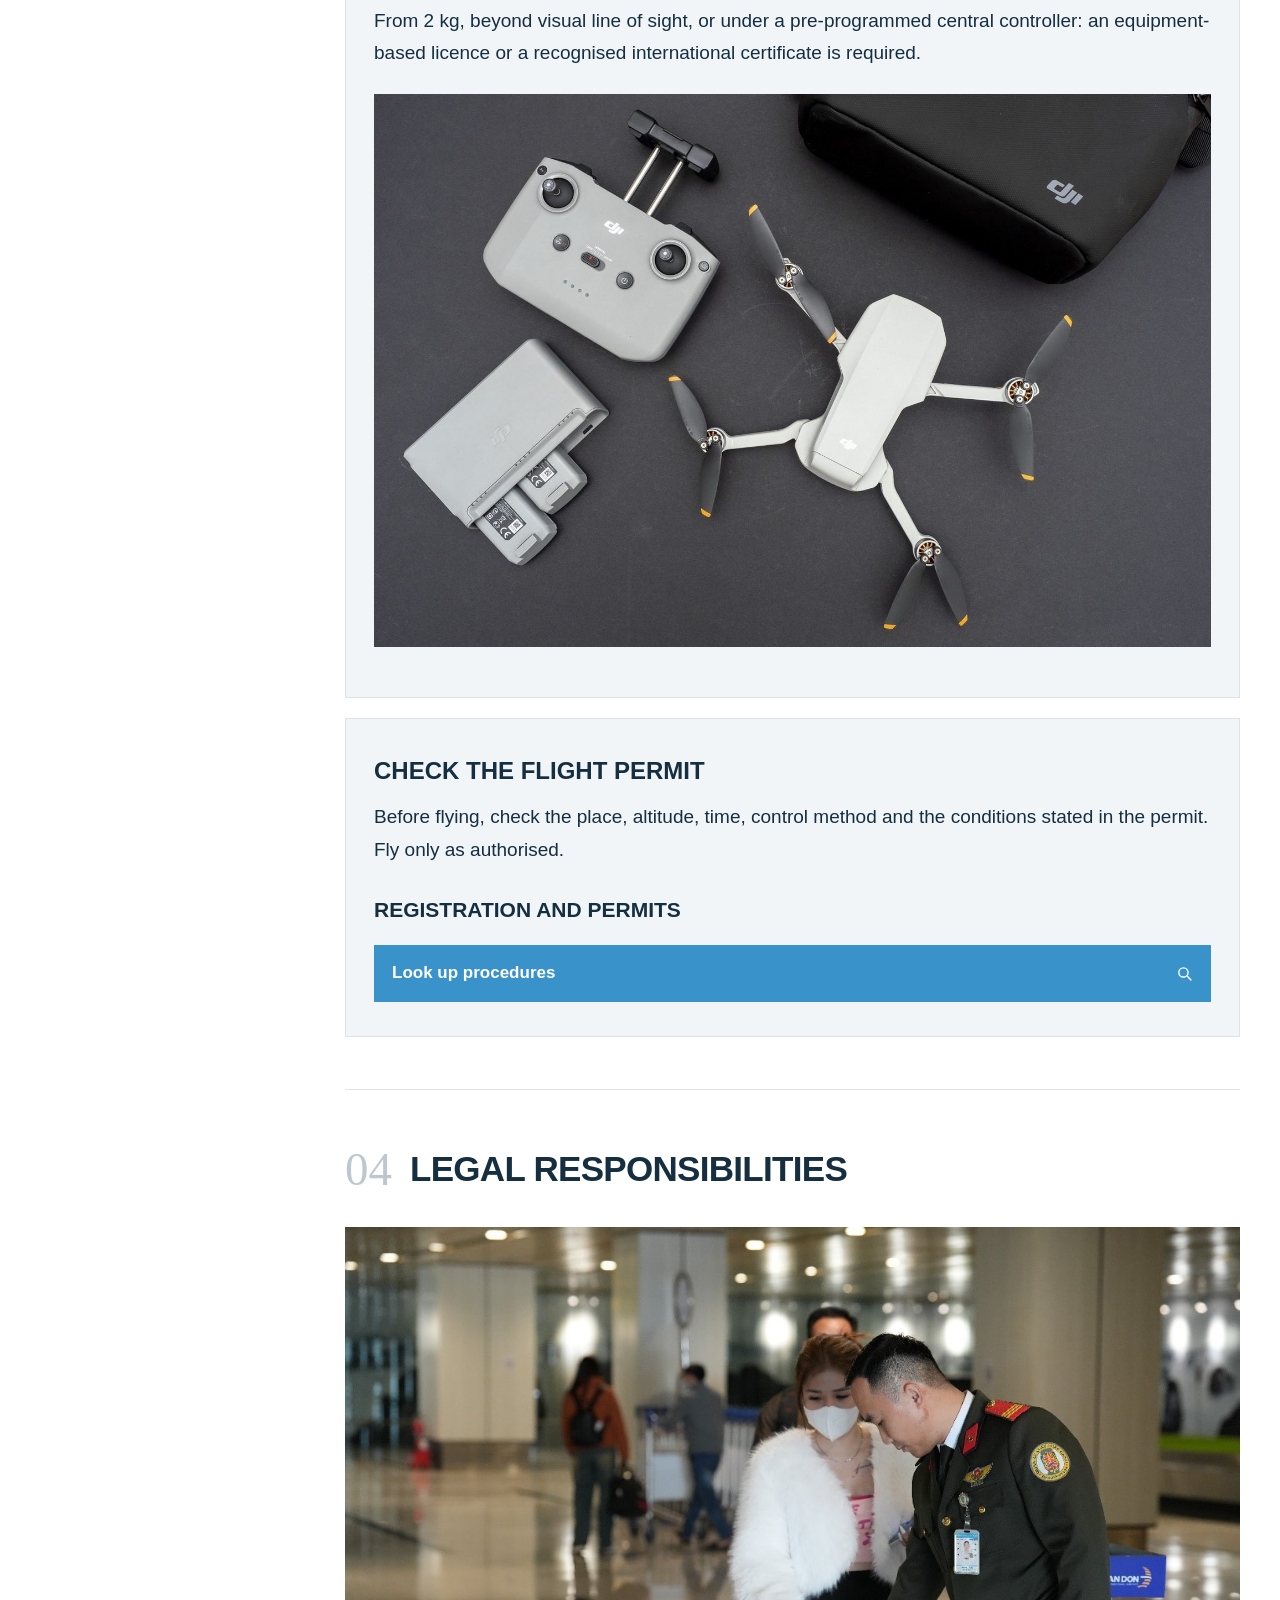
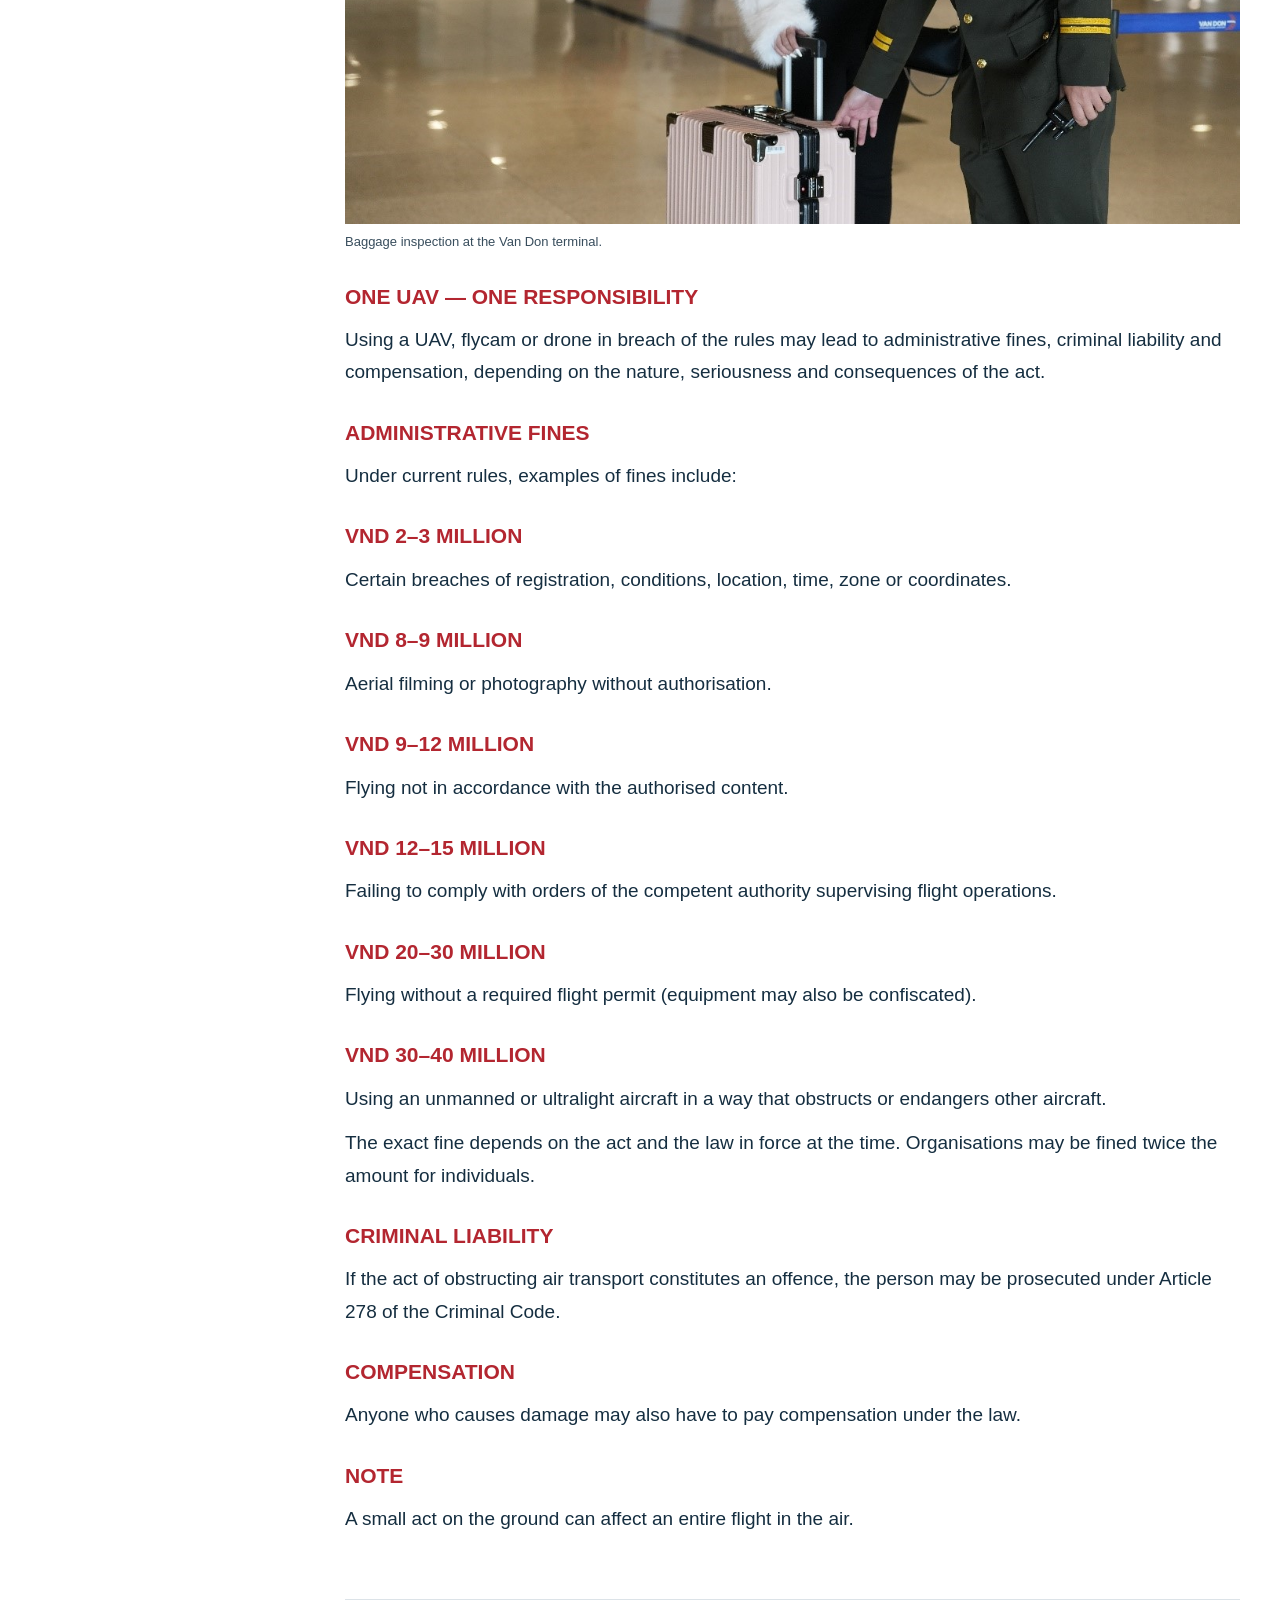
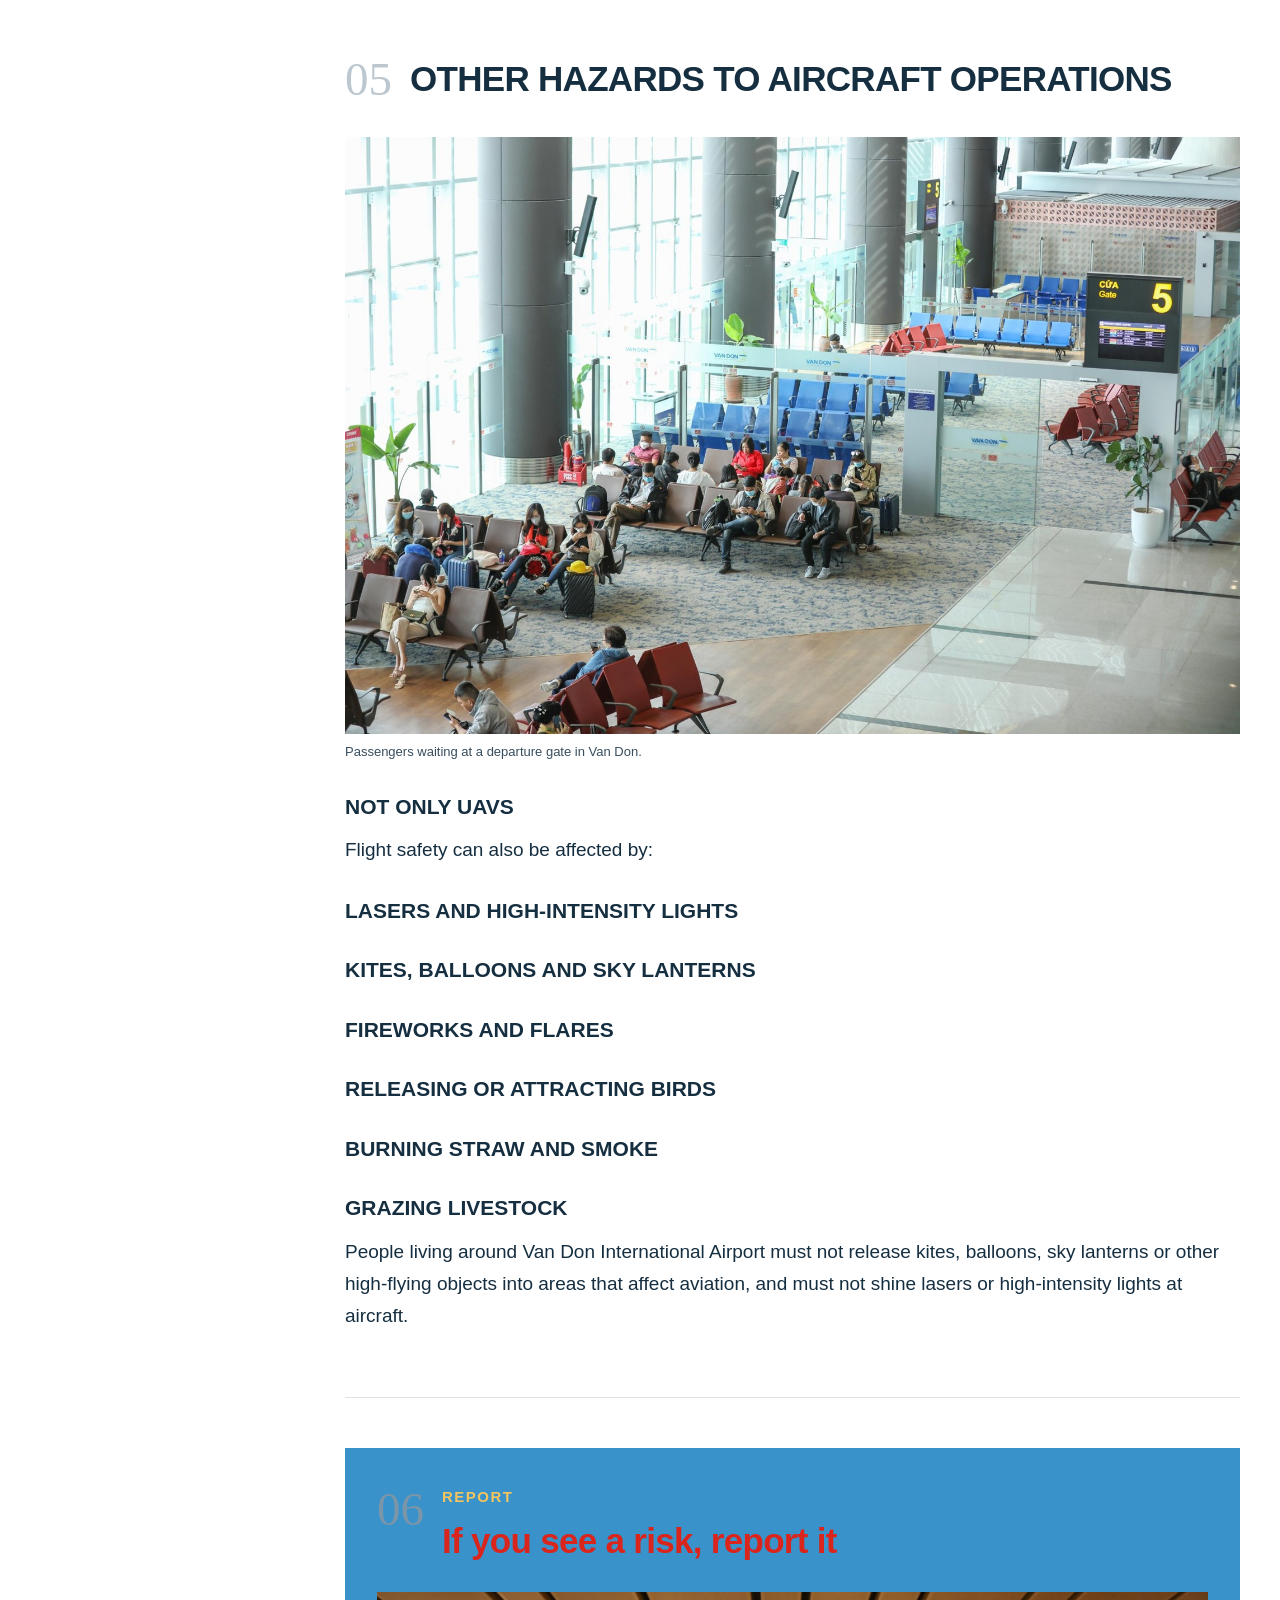
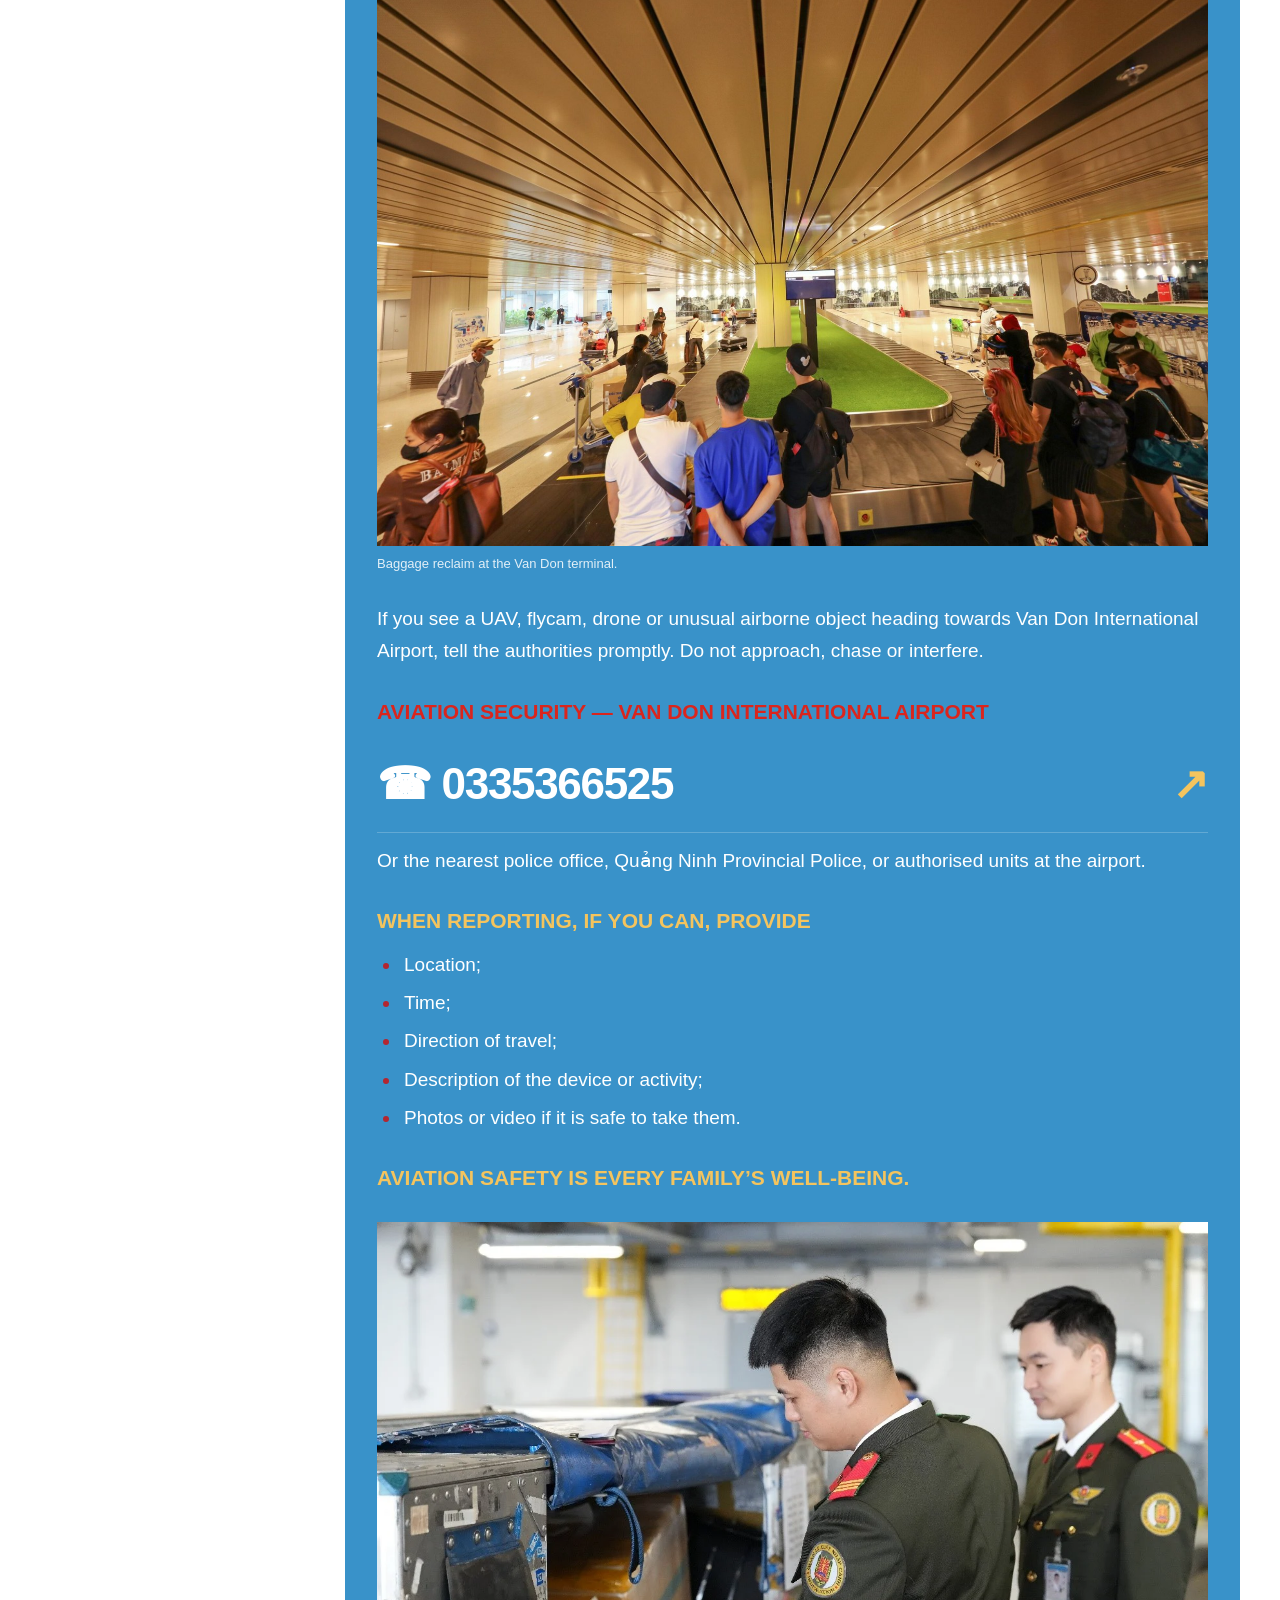
==== commit a70ec65e: "Bust fit-header cache" ====
--- a/en.html
+++ b/en.html
@@ -10,7 +10,7 @@
   <link rel="alternate" hreflang="vi" href="vi.html">
   <link rel="alternate" hreflang="en" href="en.html">
   <link rel="alternate" hreflang="x-default" href="./">
-  <script src="fit-header.js" defer></script>
+  <script src="fit-header.js?v=enfit3" defer></script>
 </head>
 <body>
   <a class="skip" href="#noi-dung">Skip to content</a>
--- a/style.css
+++ b/style.css
@@ -156,7 +156,6 @@
 header .brand:has(.agency-name){flex:1;min-width:0;container-type:inline-size}
 header .brand .agency-name{display:block;font-size:min(15px,3.5cqw);letter-spacing:0;white-space:nowrap;line-height:1.5}
 header .brand .agency-name small{display:block;font-size:inherit;white-space:nowrap;letter-spacing:0}
-html[lang="en"] header .brand .agency-name{white-space:normal;overflow-wrap:normal;line-height:1.25;font-size:clamp(22px,2.4vw,30px)}
 header .header-phone{flex-shrink:0}
 
 /* Full images preserve the terminal and control tower in the local Van Don preview. */
